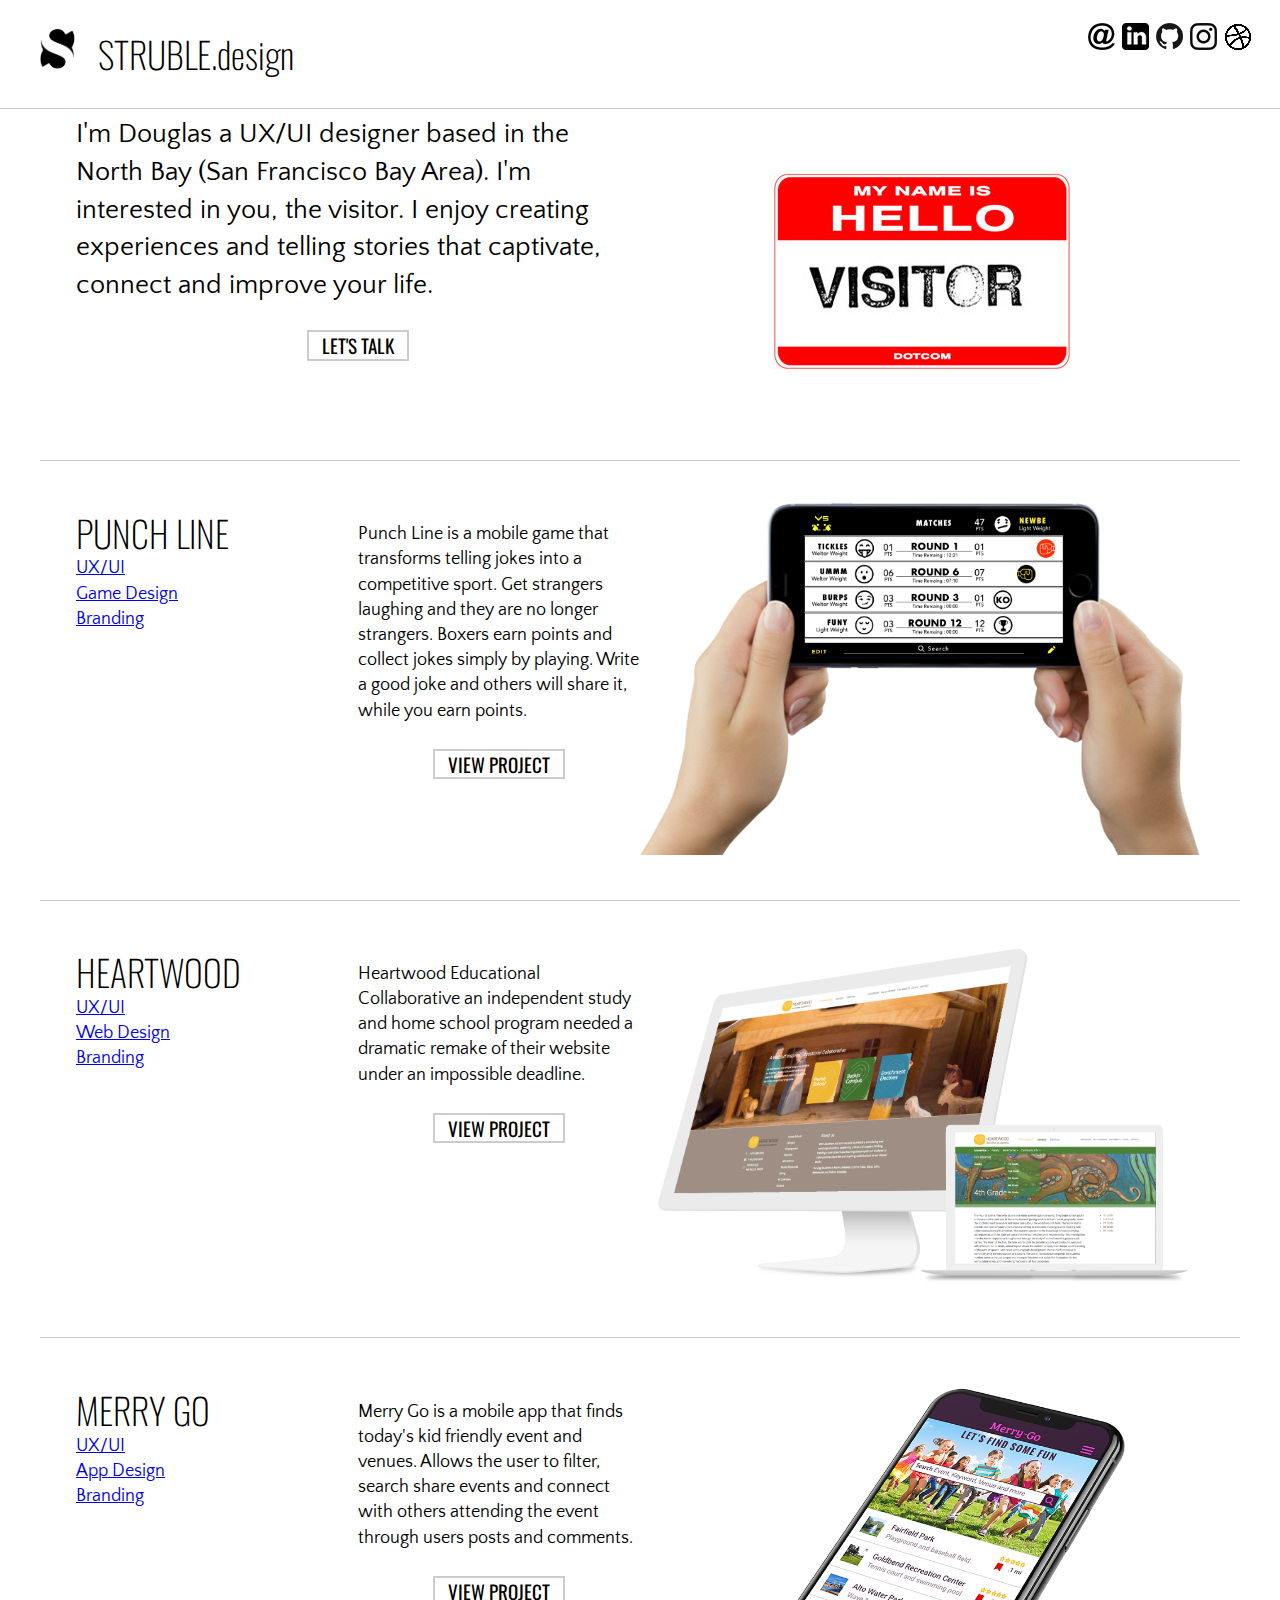
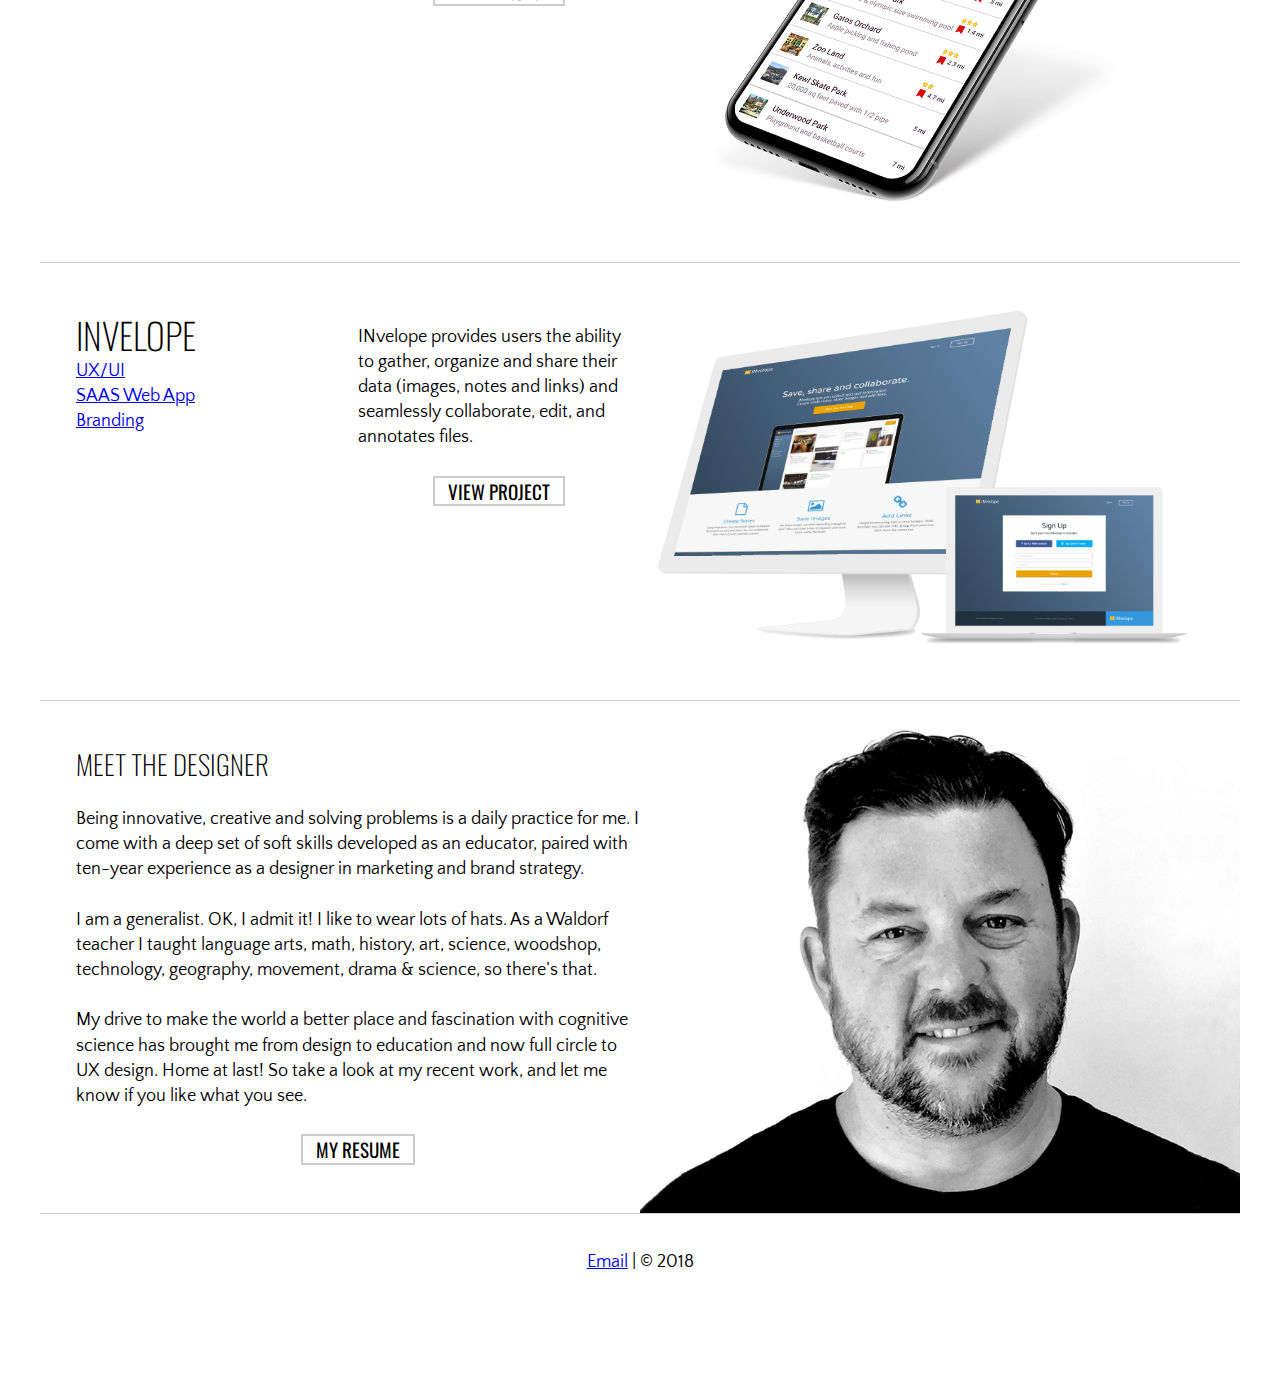
==== index.html @ e4282dfb "New Welcome" ====
<!DOCTYPE html>
<html lang="en-us">

<head>
    <meta http-equiv="X-UA-Compatible" content="IE=Edge">
    <meta name="viewport" content="width=device-width, initial-scale=1">
    <meta charset="UTF-8">
     <!-- OG Image -->
    <meta property="og:image" content="http://struble.design/images/OGhello.jpg"/>
    
    <title>D.Struble | UX Design</title>
    <!-- Google Fonts -->
    <link href="https://fonts.googleapis.com/css?family=Oswald|Quattrocento+Sans" rel="stylesheet">
    <!-- CSS -->
    <link rel="stylesheet" href="css/style.css">
    <script type="application/javascript" src="js/script.js"></script>

    <!-- Standard Favicon -->
  <link rel="icon" type="images/png" href="images/icon.png" />
    
</head>

<body>
    <div id="topbar">
        <div class="logo">
            <a href="http://struble.design/">
					<img src="images/Slogo.png">
					<h2>
						STRUBLE.<span class="lower">design</span>
					</h2>
				</a>
        </div>
        <div class="socialbar">
            <a href="mailto:struble.douglas@gmail.com" >
					<img src="images/Links/email30.png">
				</a>
            <a href="https://www.linkedin.com/in/douglasstruble" target="_blank">
					<img src="images/Links/linkedin-logo30.jpg">
				</a>
            <a href="https://github.com/douglasstruble"
               target="_blank">
					<img src="images/Links/github31.png">
				</a>
            <a href="https://www.instagram.com/dastruble/" target="_blank">
					<img src="images/Links/instagram-logo30.png">
				</a>
            <a href=" https://dribbble.com/douglasstruble">
					<img src="images/Links/dribbble30.jpg">
				</a>
        </div>
    </div>
    <div class="content">

        <!-- Visitor Welcome-->
        <section class="portfeaturebutton">
            <div class="image half">
                <img src="images/Uvisitor.jpg" class="spaced-out">
            </div>
            <div class="half">
                <p class="largetext">I'm Douglas a UX/UI designer based in the North Bay (San Francisco Bay Area). I'm interested in you, the visitor. I enjoy creating experiences and telling stories that captivate, connect and improve your life. </p>
                  <br>
                <div class="center">
                    <a href="mailto:struble.douglas@gmail.com" class="button">LET'S TALK</a>
                </div>
            </div>
        </section>




        <!-- punchline thumb-->
        <section class="portitem">
            <div class="image half">
                <img src="images/PunchLine/Hands.png">
               
            </div>
            <div class="half">
                <div class="half">
                    <h2>Punch line</h2>
                    <ul class="links">
                        <li>
                            <a href="#punchline-research" onclick="toggle_visibility('punchline-case-study');">UX/UI</a>
                        </li>
                        <a href="#punchline-discovery" onclick="toggle_visibility('punchline-case-study');">Game Design</a>
                        <li>
                            <a href="#punchline-brand" onclick="toggle_visibility('punchline-case-study');">Branding</a>
                        </li>
                    </ul>
                    
                </div>
                <div class="half">
                    <br>
                    <p>Punch Line is a mobile game that transforms telling jokes into a competitive sport. Get strangers laughing and they are no longer strangers. Boxers earn points and collect jokes simply by playing. Write a good joke and others will share it, while you earn points.</p>
                    <br>
                    <div class="center">
                        <a href="#punchline-case-study" class="button" onclick="toggle_visibility('punchline-case-study');">VIEW PROJECT</a>
                    </div>
                </div>
            </div>
        </section>
        <!-- punchline reveal-->
        <section id="punchline-case-study" class="project reveal" style="display:none;">
            <section>
                <h3 class="section-title">Case Study: PUNCH LINE</h3>
                <div class="image">
                    <img src="images/PunchLine/HERO-Hands.png">
                </div>
                <div class="largetext inset">
                    <div class="center">
                        <h3> Get strangers laughing and they are no longer strangers </h3>
                    </div>
                    <p>Punch Line is a mobile game that connects people with humor. Hear the laughter of a nearby stranger that you just threw a punch line at. Tell jokes at a party without taking the stage and have a collection of all the jokes you ever heard and never could remember.</p>
                </div>
                <div class="center">
                    <a href="https://invis.io/S7FZEKR45EK" target="_blank" class="button">SEE PROTOTYPE »</a>
                </div>
            </section>
            <section id="punchline-discovery">
                <h3>Discovery </h3>

                <div class="imagebanner ">
                    <div class="center">
                        <h4>Game Design</h4>
                        <img src="images/PunchLine/DISCOVER-commute.jpg">
                    </div>
                </div>
                <div class="quarter ">
                    <ul class="links">
                        <li>
                            <a href="https://drive.google.com/open?id=1s1v-gsDeFm_L15wRhGnX1MoAtDM9iH8v" target="_blank"> Game Guide »</a></li>
                    </ul>
                </div>
                <div class="three-quarters ">
                    <p>I was traveling on a train when another commuter suddenly bursts out laughing. Several people looked up with a grin at the laughing commuter and then went back to their screens. From my observation most commuters were using their smartphones doing one of three things: texting, gaming or reading/scrolling content. I wondered how a mobile chat game could connect all those commuters with laughter. </p>
                    <p>From this I derived a simple game of humor tag. A player sends a joke to a stranger or friend without the punch line. If the receiver wants to know the punch line they must send a joke back to reveal the complete joke. All jokes received would go into a player's database so that they could be retold again. Players can write jokes and share them. Users can set filters on the type of humor they want. This simple idea became the impulse for building Punch Line. </p>
                    <br>
                </div>
            </section>
            <section id="punchline-research">
                <h3>RESEARCH</h3>
                <div class="imagebanner ">
                    <div class="image half ">
                        <div class="center">
                            <h4>Bartle's Model with Personas</h4>
                        </div>
                        <a href="images/PunchLine/PunchLine Personas.jpg" target="_blank"><img src="images/PunchLine/RESEARCH-Bartle-Persona.jpg"></a>
                    </div>
                    <div class="image half ">
                        <div class="center">
                            <h4>Bartle's Model</h4>
                             </div>
                        <a href="https://en.wikipedia.org/wiki/Bartle_taxonomy_of_player_types" target="_blank"> 
							<img src="images/PunchLine/RESEARCH-Bartle.png" >
                            </a>
                </div>
                <div class="quarter ">
                    <ul class="links">
                        <li><a href="https://goo.gl/forms/062hngUesVSuRRin2" target="_blank">User Survey »</a></li>
                        <li><a href="https://drive.google.com/open?id=128FXRvjNSarWDWB8sveIks0my6dOA1eN" target="_blank">Data Summary »</a></li>
                        <li><a href="https://en.wikipedia.org/wiki/Bartle_taxonomy_of_player_types" target="_blank">Bartle Test »</a></li>
                        <li><a href="https://drive.google.com/open?id=1mw350zVfWb9TZWsgQ57s5gM3rb5a8rKt" target="_blank">User Persona »</a></li>
                    </ul>
                </div>
                <div class="three-quarters ">
                    <p>Who is a gamer? Why do we play mobile games? What games do we play? To answer these questions I created a survey and posted it on Reddit and interviewed five self identifying gamers. Here is what I learned:</p>
                    <p>MOTIVATIONS
                        <li> Users would often play games when they were waiting or alone.
                            <li> Using a chat feature was a common socialization tool of gamers during play.
                                <li>Social circle of friends would gather to play games.
                                    <li>Being known as a funny person was a social plus.
                                        <li> A majority of female gamers surveyed preferred enjoyed puzzle type games.</p>
                    <p>FRUSTRATIONS <br>
                        <li> Players being penalized for not responding immediately during play.
                            <li>Players had difficulty remembering good jokes.
                                <li>Players rarely shared jokes while texting.
                                    <li>Funny introverts had few opportunities to share their jokes
                                        <li>Being a gamer was often associated with socially awkward, introverted behavior.
                                            <li> Games needed to accommodate playing game in short spurts.</p>
                    <p>CONSIDERATIONS <br>
                        <li>Research data found in the User Persona's followed the Bartle's player categorization.
                            <li>There are currently no competitive joke telling mobile games.</p>
                </div>
            </section>
            <section id="punchline-analysis">
                <h3>ANALYSIS</h3>
                <div class="imagebanner ">
                    <div class="image half ">
                        <div class="center">
                            <h4>User Interface Map</h4>
                        </div>
                        <a href="images/PunchLine/ANALYSIS%20WB-UImap.png" target="_blank"><img src="images/PunchLine/ANALYSIS%20WB-UImap.png"></a>
                    </div>
                    <div class="image half ">
                        <div class="center">
                            <h4>On Boarding Flow</h4>
                        </div>
                        <a href="images/PunchLine/ANALYSIS%20WB-onboard.jpg" target="_blank"><img src="images/PunchLine/ANALYSIS%20WB-onboard.jpg"></a>
                    </div>
                </div>
                <div class="quarter ">
                    <ul class="links">
                        <li><a href=" https://drive.google.com/open?id=1dbqmirt3fX2eV1nSInx72DKBz4RiMhGe" target="_blank">User Objective »</a></li>
                        <li><a href="https://drive.google.com/open?id=1n6N8zb307gAZ6Z9sLDUGBmW2kqR60_wB" target="_blank">User Story »</a></li>
                    </ul>
                </div>
                <div class="three-quarters ">
                    <p>With my research outlining the user objectives, I compiled a giant list of user tasks (user story) and chunked the tasks into screen inventory to form a fundamental user flow. Starting with a sketch of the onboarding flow. </p>
                    <p>SCREEN INVENTORY <br> 1. Onboarding -> 2. Inbox/Home -> 3. Joke Database -> 4. Joke Writing -> 5. User Settings -> 6. User Match -> 7. Joke Market</p>
                    <p>Then, I returned to the user story and ranked the tasks into "must haves" and identified five foundational <a href="https://drive.google.com/open?id=1n6N8zb307gAZ6Z9sLDUGBmW2kqR60_wB" target="_blank"><mark>functions</mark> </a> needed on each screen. This feature prioritization became the user interface map for the app.</p>
                    <p>FEATURE PRIORITIZATION<br>1. Search | 2. Edit Screen | 3. Setting | 4. Find Player | 5. Joke Writing</p>
                </div>
            </section>
            <section id="punchline-design">
                <h3>Design</h3>

                <div class="imagebanner ">
                    <div class="image half ">
                        <div class="center">
                            <h4>Site map</h4>
                        </div>
                        <a href="https://drive.google.com/open?id=1D79alFeu1SfEynClELaBIZJnEj23gZjh" target="_blank">
							<img src="images/PunchLine/DESIGN-Sitemap.png">
                            </a>
                    </div>
                    <div class="image half ">
                        <div class="center">
                            <h4>Onboarding Flowchart</h4>
                        </div>
                        <a href="https://drive.google.com/open?id=1T_RXHPCz70OUuUtFb7eevE22A9IAjWIs" target="_blank">   
							<img src="images/PunchLine/DESIGN-onflow.png">
                            </a>
                    </div>
                </div>
                <div class="quarter ">
                    <ul class="links">
                        <li><a href="https://drive.google.com/open?id=1T_RXHPCz70OUuUtFb7eevE22A9IAjWIs" target="_blank"> Onboarding Flow »</a></li>
                        <li><a href="https://drive.google.com/open?id=1D79alFeu1SfEynClELaBIZJnEj23gZjh" target="_blank">Site Map Story »</a></li>
                    </ul>
                </div>
                <div class="three-quarters ">
                    <p>With a clear picture of the project's information architecture. I created a sitemap and flowchart from my notes and drawings to crystalize my findings. </p>
                </div>
            </section>
            <section id="punchline-brand">
                <h3>Brand</h3>
                <div class="imagebanner ">
                    <div class="center">
                        <h4>Color &amp; Typography</h4>
                        <img src="images/PunchLine/BRAND%20AliFrazier.jpg">
                    </div>
                </div>
                <div class="quarter ">
                    <ul class="links">
                        <li>
                            <a href="https://drive.google.com/open?id=1hDlmdqhG_01JYQ6UkLDxejGQAH5Ik2OU" target="_blank"> Style Guide »</a></li>
                    </ul>
                </div>
                <div class="three-quarters ">
                    <p>The language of comedy has a violent vocabulary. You throw punch lines; you kill the audience, you bombed, slap stick, etc. The simple act of telling jokes is both exhilarating and brutal if met with dramatic silence. For these reasons, the game’s look and feel is based on the display iconography of boxing posters linking laughter with the excitement of the big fight.</p>
                    <p> The basic color scheme of black red and yellow blatantly mimics the easily recognizable propaganda style found in the boxing posters. The logo font of Fjalla with its lean and mean stature and tall and sharp san serif corners says authority. While the solid and strong Future Condensed font states it purpose clearly in headings. Last by not least Avenir easy and crisply communicates any text content. </p>
                    <br>
                </div>
                <div class="imagebanner ">
                  
                    
                         <div class="imagebanner">
                    <div class="image half ">
                        <div class="center">
                   <h4>Logo on Black</h4>
                       <img src="images/PunchLine/BRANDlogoB.png">
                        </div>
                    </div>
                                  <div class="imagebanner">
                    <div class="image half ">
                        <div class="center">
                   <h4>Logo on White</h4>
                       <img src="images/PunchLine/BRANDlogoW.png">
                        </div>
                    </div>    
                    
                </div>
                <div class="quarter ">
                    <ul class="links">
                        <li><a href="images/PunchLine/Logo-sketch.png" target="_blank" target="_blank">Logo Sketches »</a></li>
                    </ul>
                </div>
                <div class="three-quarters ">
                    <p>The logo was discovered when searching for icons while building an early prototype. I noticed how the each boxing glove icon contained a whimsical smile all I had to do was give that smile two black eyes. </p>
                </div>
            </section>
            <section id="punchline-prototype">
                <h3>PROTOTYPE</h3>
                <div class="imagebanner ">
                    <div class="center">
                        <h4>ON Board Flow</h4>
                        <a href="images/PunchLine/PROTO-1.png" target="_blank"><img src="images/PunchLine/PROTO-1.png"></a>
                    </div>
                    <br>
                </div>
                <div class="quarter ">
                    <ul class="links">
                        <li> <a href="images/PunchLine/WIREFRAME-SignUp.jpeg" target="_blank"> Wire Frame »</a></li>
                    </ul>
                </div>
                <div class="three-quarters ">
                    <p>I was anxious to translate my notes and research into a working prototype so I could begin testing and refining the app. I built and tested numerous Sketch prototypes using INvision. I transformed barebones sketches into a clickable prototype through rounds of exploring visual design, conducting usability testing, and iterating on user feedback. I also developed an on boarding tutorial that outlined a 3 step process to easy game play.</p>
                </div>
            </section>
        <section id="punchline-usertesting">
                <h3>USER TESTING</h3>
                <div class="imagebanner ">
                    <div class="image half ">
                        <div class="center">
                            <h4>Swipe Left</h4>
                        </div>
                        <a href="images/PunchLine/PROTO-2B.png" target="_blank"><img src="images/PunchLine/PROTO-2B.png"></a>
                    </div>
                    <div class="image half ">
                        <div class="center">
                            <h4>SWipe Right </h4>
                        </div>
                        <a href="images/PunchLine/PROTO-2A.png" target="_blank"><img src="images/PunchLine/PROTO-2A.png"></a>
                    </div>
                </div>
                <div class="quarter ">
                    <ul class="links">
                        <li><a href="https://drive.google.com/open?id=1_cS89VQctN53m_v-XNX8aoQh62ZVt3yv" target="_blank"> User Testing - Round 1 »</a></li>
                    </ul>
                </div>
                <div class="three-quarters ">
                    <p>My first low fidelity prototype focused primarily on the mechanics of game play. I tried a swiping gesture which mimicked throwing a punch and content drawers because they worked well to accommodated small screens. </p>
                    <p>READY - INBOX<br> Inbox of new jokes (in red) are chosen to respond or block. </p>
                    <p>AIM - SEARCH/SORT<br> The user swipes left to reveal their joke database to choose a joke. Swiping left again reveals the database filter. </p>
                    <p>FIRE - SEND<br> The user chooses a joke and taps it to send the joke.</p>
                    <p>I built an initial prototype and conducted three user tests that were done over the phone and using live share with Invision. From my testing I learned that UI patterns using swiping gesture and drawers were associated with browsing content. User wanted a simple large button to send jokes not a gesture and were overwhelmed with an inbox of jokes. Most users wanted a one on one chat like boxing match. The most valued functions were searching and writing jokes and finding opponents.</p>
                    <br>
                </div>
                <div class="imagebanner ">
                    <div class="image half ">
                        <div class="center">
                            <h4>Boxing Match</h4>
                        </div>
                        <a href="images/PunchLine/PROTO-3A.png" target="_blank"><img src="images/PunchLine/PROTO-3A.png"></a>
                    </div>
                    <div class="image half ">
                        <div class="center">
                            <h4>Find Opponent </h4>
                        </div>
                        <a href="images/PunchLine/PROTO-3B.png" target="_blank"><img src="images/PunchLine/PROTO-3B.png"></a>
                    </div>
                </div>
                <div class="quarter ">
                    <ul class="links">
                        <li><a href="https://drive.google.com/open?id=1MxVDZhKSVY3BL5J_cq3TwmIqV6n1o6Io" target="_blank">User Testing - Round 2 »</a></li>
                    </ul>
                </div>
                <div class="three-quarters ">
                    <p>Next, I tested a new prototype with three new users and the first three users. In this prototype, I fundamentally changed the UI by dividing the screen into two parts where each boxer takes a corner. The player avatar in the upper right corner and the opponent in the lower left. The top screen displayed the joke database with search/sort and writing (+) functions. The bottom screen the list of matches (inbox) and boxing ring (chat arena) with a large VS. button for starting a new fights. From my second round of testing I learned that new players wanted to quickly begin playing and so I included two complimentary jokes to facilitate engagement and introduce users to how the game is scored.
                    </p>
                    <br>
                </div>
            </section>
            <section id="punchline-hifiprototype">
                <h3>High Fidelity Prototype</h3>

                <div class="imagebanner ">
                    <div class="image half ">
                        <div class="center">
                            <h4>Game Screens</h4>
                        </div>
                        <a href="images/PunchLine/PROTO-4A.png" target="_blank">
							<img src="images/PunchLine/PROTO-4A.png">
                            </a>
                    </div>
                    <div class="image half ">
                        <div class="center">
                            <h4>Onboarding Screens</h4>
                        </div>
                        <a href="images/PunchLine/PROTO-4B.png" target="_blank">   
							<img src="images/PunchLine/PROTO-4B.png">
                            </a>
                    </div>
                </div>
                <div class="quarter ">
                    <ul class="links">
                        <li><a href="https://invis.io/S7FZEKR45EK" target="_blank"> Clickable Prototype  »</a></li>
                    </ul>
                </div>
                <div class="three-quarters ">
                    <p>
                        From my user testing, I learned that thumbs are the masters of the game universe. So I accommodated those thumb wars and turned the screen horizontal. I also learned swiping is associated with browsing so in this version the user sorts and searches jokes by swiping. </p>
                    <p>The duality of the split screen was way to confusing of users. So instead of reinventing the wheel, I adopted the standard UI patterns for chat apps and how users send a gifs or emoji. </p>
                    <p>My study of gamification techniques greatly influenced this prototype. A more prominent score, leaderboards, 12 round matches and time limits that influence scoring. Incentivizing starting fight by giving a point advantage. Overall, I focused on making the game fun and competitive without to many rules.</p>
                </div>
            </section>
            <section id="punchline-keylearning">
                <h3>Key Learnings</h3>

                <div class="imagebanner ">
                    <div class="center">
                        <h4>Thumbs Rule</h4>
                        <img src="images/PunchLine/FIND-thumb-war.jpg">
                    </div>
                </div>
                <div class="quarter ">
                    <ul class="links">
                        <li>
                            <a href="#punchline-discovery">DISCOVERY</a>
                        </li>
                        <li>
                            <a href="#punchline-research">RESEARCH</a>
                        </li>
                        <li>
                            <a href="#punchline-analysis">ANALYSIS</a>
                        </li>
                        <li>
                            <a href="#punchline-design">DESIGN</a>
                        </li>
                        <li>
                            <a href="#punchline-brand">BRAND</a>
                        </li>
                        <li>
                            <a href="#punchline-prototype">LOW FI PROTOTYPE</a>
                        </li>
                        <li>
                            <a href="#punchline-usertesting">USER TESTING</a>
                        </li>
                        <li>
                            <a href="#punchline-hifiprototype">HI FI PROTOTYPE</a>
                        </li>
                    </ul>
                </div>
                <div class="three-quarters ">
                    <p>Punch Line is a humorous thumb war. Turning the screen to accommodate the users thumbs made all the difference in creating a intuitive and fun gaming experience. Learning about gamification and the gamer psychology was fascinating. I also really enjoyed the passion of the "gamers" I interviewed and who tested my prototype. </p>
                    <p>Translating the idea of the game into a clear user interface was challenging. Done in solitude it felt like untangling a web. But with patience and applying the design thinking process (Empathize – Define – Ideate – Prototype - Test – Implement) I soon got a clear picture of the UI, and once I could see it, I could make it. Because my first profession was graphic design, my largest lesson was staying low fidelity for as long as possible. Design is a waste of time at the wire frame and lo fidelity level. Now I know!</p>
                    <p>User testing involves one of my favorite things, asking questions. And the insights from user testing were no less than revolutionary in clarifying user patterns and orienting the game. Throughout this project, I have been amazed at the amount of enthusiasm Punch Line has inspired in others. After posting this project on Slack, I received lots of positive feedback and recently have been working with developers on building a working actionable game! I am very excited and look forward to sharing this once it is finished.</p>
                    <br>
                </div>
            </section>
        </section>
        <!-- /#punchline-reveal -->
        <!-- HEARTWOOD Thumb-->
        <section class="portitem">
            <div class="image half">
                <img src="images/Heartwood/HERO-Heartwood.jpg">
            </div>
            <div class="half">
                <div class="half">
                    <h2>Heartwood</h2>
                    <ul class="links">
                        <li>
                            <a href="#heartwood-research" onclick="toggle_visibility('heartwood-case-study');">UX/UI</a>
                        </li>
                        <li>
                            <a href="#heartwood-design" onclick="toggle_visibility('heartwood-case-study');">Web Design</a>
                        </li>
                        <li>
                            <a href="#heartwood-brand" onclick="toggle_visibility('heartwood-case-study');">Branding</a>
                        </li>
                    </ul>
                </div>
                <div class="half">
                    <br>
                    <p>Heartwood Educational Collaborative an independent study and home school program needed a dramatic remake of their website under an impossible deadline.</p>
                      <br>
                    <div class="center">
                        <a href="#heartwood-case-study" class="button" onclick="toggle_visibility('heartwood-case-study');">VIEW PROJECT</a>
                    </div>
                </div>
            </div>
        </section>
        <!-- heatwood reveal-->
        <section id="heartwood-case-study" class="project reveal" style="display:none;">
            <section>
                <h3 class="section-title">Case Study: HEARTWOOD</h3>
                <div class="image">
                    <img src="images/Heartwood/HERO-Heartwood.jpg">
                </div>
                <div class="largetext inset">
                    <div class="center">
                        <h3>A Waldorf Inspired Educational Collaborative</h3>
                    </div>
                    <p>Heartwood Educational Collaborative is an independent study and homeschool program guided by Waldorf teaching methods, situated in a natural environment where a robust nature enriched curriculum helps students find their own learning rhythm. </p>
                </div>
                <div class="center">
                    <a href="https://heartwoodcollaborative.org/" target="_blank" class="button">SEE WEBSITE »</a>
                </div>
            </section>
            <section id="heartwood-discovery">
                <h3>Discovery </h3>

                <div class="imagebanner ">
                    <div class="center">
                        <h4>Yurt Classroom</h4>
                        <img src="images/Heartwood/HERO-classroom.jpg">
                    </div>
                </div>
                <div class="quarter ">
                    <ul class="links">
                        <li>
                            <a href="https://drive.google.com/open?id=1ihSHfcagH9sgfZ9lLP8S6-ZPwEUnNj_S" target="_blank"> Original Site Map »</a></li>
                        <li>
                            <a href="http://www.gomoodboard.com/boards/H8F4BGQl" target="_blank"> Mood Board »</a></li>
                    </ul>
                </div>
                <div class="three-quarters ">
                    <p>Heartwood Educational Collaborative provides several inspired, Waldorf Education tailored programs and resources to meet the developmental needs of students who are homeschooled or campus attendees. Under new leadership the school needed a remake of their website within a month. The majority of the research was captured over two meeting with the stakeholders and summarized in a project brief. Though this was not optimal for collecting a broad picture of the school’s clients it quickly became apparent that the highly specialized niche that Waldorf home schools occupy in the San Francisco Bay Area bought a ready audience and simplified the goals of the site. The client provided a mood board, a sitemap and a Dropbox full of images.</p>
                    <br>
                </div>
            </section>
            <section id="heartwood-research">

                <h3>RESEARCH</h3>

                <div class="imagebanner ">
                    <div class="image half ">
                        <div class="center">
                            <h4>Site FUNCTIONALITY</h4>
                            <a href="images/Heartwood/RESEARCH-WBredesign.jpg" target="_blank"><img src="images/Heartwood/RESEARCH-WBredesign.jpg"></a>
                        </div>
                    </div>
                    <div class="image half ">
                        <div class="center">
                            <h4>Persona Drivers</h4>
                            <a href="images/Heartwood/RESEARCH-WBpersona.jpg" target="_blank"> 
							<img src="images/Heartwood/RESEARCH-WBpersona.jpg" >
                            </a>
                        </div>
                    </div>
                </div>

                <div class="quarter ">
                    <ul class="links">
                        <li><a href="https://drive.google.com/open?id=1uVF7DTsKy6Gn0D5j-opYQ8mGNNJHzPhX" target="_blank">Project Specs »</a></li>
                    </ul>
                </div>
                <br>
                <br>
                <br>
                <div class="three-quarters ">
                    <p> From an impromptu questionnaire of current school parents and analyzing the reoccurring circumstances of those families revealed four major drivers for enrollment.</p>
                    <p>USER MOTIVATIONS
                        <li>Location
                            <li>Financial
                                <li>Wait Listed
                                    <li>Community</p>
                    <p> Review of the websites tasks with Google analytics and feedback from the office staff about callers who had visited the website showed the importance of free quality resource and blog articles driving conversion. It also revealed that the current admission process was not clear. Further discussion about the mission and history of the school assisted the rebranding of the school and revealed a competitive advantage created by impacted enrollment at other local charter schools.</p>
                    <p>SITE TASKS
                        <li> Content -> Conversion
                            <li>Calendar
                                <li>Donation </p>
                    <p>PROBLEM
                        <br> It became obvious after out initial meeting that the client’s vision of the project scope was too large for the current deadline and budget.</p>
                    <p>SOLUTION <br> Using the data from the project brief we narrowed the functionality of the website into a list of “must haves” and aligned current functionality into a minimum viable product. The new project scope incorporated consolidating the calendar, linking to existing online donation methods and simplifying the online application form.</p>
                </div>
            </section>
            <section id="heartwood-design">
                <h3>design</h3>
                <div class="imagebanner ">
                    <div class="center">
                        <h4>Site Map</h4>
                        <img src="images/Heartwood/DESIGN-Sitemap.png">
                    </div>
                </div>
                <div class="quarter ">
                    <ul class="links">
                        <li>
                            <a href="https://drive.google.com/open?id=13Qmc5fL6R4OJtMik0duDE1J0gl_cWZsh" target="_blank">New Site Map »</a></li>
                        <li>
                            <a href="https://drive.google.com/open?id=1ihSHfcagH9sgfZ9lLP8S6-ZPwEUnNj_S" target="_blank"> Original Site Map »</a></li>
                    </ul>
                </div>
                <div class="three-quarters ">
                    <p>PROBLEM
                        <br> The current site map did not provide consistent site hierarchy as characterized by the goals outlined in the project brief. In addition, the site page outline had vital information buried, and a lack of clear information architecture.</p>
                    <p>SOLUTION <br> Working with the school administrator, we edited the site map and consolidated content to meet the end goals of different users. By identifying the end goals of the users, a vital missing part of the initial persona sketches, the content structure and site navigation changed entirely. The site was divided up into three distinct content driven sections.</p>
                    <br>
                </div>
            </section>
            <section id="heartwood-brand">
                <h3>Brand</h3>
                <div class="imagebanner ">
                    <div class="center">
                        <h4>Style Tile</h4>
                        <img src="images/Heartwood/BRAND-StyleTile.png">
                    </div>
                </div>
                <div class="quarter ">
                    <ul class="links">
                        <li>
                            <a href="https://drive.google.com/open?id=1mUSS0hrAsrVdFIEX3z1FaFnGMfSOt127" target="_blank"> Logo Work »</a>
                        </li>
                        <li>
                            <a href="http://www.gomoodboard.com/boards/OoQbkeR8/" target="_blank"> Color Moodboard »</a>
                        </li>
                    </ul>
                </div>
                <div class="three-quarters ">
                    <p>From the onset of this project the stakeholders had a clear vision of their brand story and mission. "Nature based" and "Waldorf" were clear describers in almost every conversation I had with them. They were so invested in their vision of the school that they insisted on designing the logo and renaming the school. Because the color scheme and font was foundational to the website navigation system, I was tasked in creating a color palettes and font usage that reflected the schools brand. The challenge was doing this before the logo or name of the school was established.</p>
                    <p>TYPOGRAPHY<br> From my conversations with the new administrator, I knew that the Germanic, wood block type fonts used in many “Waldorf” schools was something to avoid. The intention was to bring something natural, modern and open to the homeschooling movement. I immediately began looking to san serif fonts to reflect this modern educational ethos. Early in my research the Open Sans font became the obvious choice for the school. It was open and easy to read font that seemed to reflect the lyrical praise every stakeholder had for the school.</p>
                    <p>COLOR PALETTE<br> I began with a mood board to compile the examples and key word images that had been discussed by the client. Ultimately, I came up with three-color palates examples that had the proper contrast and readability for the navigation and met with the client’s approval. .
                    </p>
                    <br>
                </div>
            </section>
            <section id="heartwood-wireframe">
                <h3>wireframe</h3>

                <div class="imagebanner ">
                    <div class="image half ">
                        <div class="center">
                            <h4>Campus Pages</h4>
                            <a href="images/Heartwood/WIREFRAME-Campus.jpg" target="_blank"><img src="images/Heartwood/WIREFRAME-Campus.jpg"></a>
                        </div>
                    </div>
                    <div class="image half ">
                        <div class="center">
                            <h4>Persona Drivers</h4>
                            <a href="images/Heartwood/WIREFRAME-Home.jpg" target="_blank"> 
							<img src="images/Heartwood/WIREFRAME-Home.jpg">
                            </a>
                        </div>
                    </div>
                </div>
                <div class="quarter ">
                    <ul class="links">
                        <li> <a href="https://drive.google.com/open?id=15MwS-OGmFosr_s5BEEBpK-7Zy4BH7fqJ" target="_blank"> UI Pattern Notes  »</a></li>
                    </ul>
                </div>
                <div class="three-quarters ">
                    <p>With a concise site map, I went to work on building three low-fi wireframes. Before diving in, I researched common UI pattern and noted the nomenclature and navigation hierarchy on private school websites. I noted the kind and relative priorities of the information and functionality displayed. I also compiled a list of rules for displaying this information and the effect of different scenarios on this display.</p>
                </div>
            </section>
            <section id="heartwood-prototype">
                <h3>Prototype</h3>
                <div class="imagebanner ">
                    <div class="image half ">
                        <div class="center">
                            <h4>Design Exploration B</h4>
                            <a href="images/Heartwood/PROTOTYPE-B.png" target="_blank"><img src="images/Heartwood/PROTOTYPE-A.png"></a>
                        </div>
                    </div>
                    <div class="image half ">
                        <div class="center">
                            <h4>Design Exploration A</h4>
                            <a href="images/Heartwood/PROTOTYPE-B.png" target="_blank"> 
							<img src="images/Heartwood/PROTOTYPE-B.png">
                            </a>
                        </div>
                    </div>
                </div>
                <div class="quarter ">
                    <ul class="links">
                        <li> <a href="https://drive.google.com/open?id=15MwS-OGmFosr_s5BEEBpK-7Zy4BH7fqJ" target="_blank"> UI Pattern Notes  »</a></li>
                    </ul>
                </div>
                <div class="three-quarters ">
                    <p>The wire frames were present to the client and the site navigation was established. With this information in hand I created a high fidelity wireframe sample to clarify some of the visual hierarchies and content placement discuss in our meeting.</p>
                </div>
            </section>
            <section id="heartwood-keylearning">
                <h3>Key Learnings</h3>
                <div class="imagebanner ">
                    <div class="center">
                        <h4>Heartwood Campus</h4>
                        <img src="images/Heartwood/HERO-campus.jpg">
                    </div>
                </div>
                <div class="quarter ">
                    <ul class="links">
                        <li>
                            <a href="#heartwood-discovery">DISCOVERY</a>
                        </li>
                        <li>
                            <a href="#heartwood-research">RESEARCH</a>
                        </li>
                        <li>
                            <a href="#heartwood-design">DESIGN</a>
                        </li>
                        <li>
                            <a href="#heartwood-brand">BRAND</a>
                        </li>
                        <li>
                            <a href="#heartwood-wireframe">WIRE FRAME</a>
                        </li>
                        <li>
                            <a href="#heartwood-prototype">PROTOTYPE</a>
                        </li>
                    </ul>
                </div>
                <div class="three-quarters ">
                    <p>When things are under a tight deadline so often the research phase of a project is often where clients will push to cut corners. I believe this tendency is born out of a client’s laser like focus on brand story and content, which eclipses the marketing and user experience context of their product. This project bears testament to this tendency and is reflected in the challenges of defining project scope and a clear site map. It is precisely this translation of idea into outline that a UX designer is hired. </p>
                    <br>
                </div>
            </section>
        </section>
        <!-- .#heartwood-reveal -->
        <!-- merrygo Thumb-->
        <section class="portitem">
            <div class="image half">
                <img src="images/MerryGo/HERO-MerrygoX.png">
            </div>
            <div class="half">
                <div class="half">
                    <h2>MERRY GO</h2>
                    <ul class="links">
                        <li>
                               <a href="#merrygo-research" onclick="toggle_visibility('merrygo-case-study');">UX/UI</a>
                        </li>
                        <li>
                              <a href="#merrygo-design" onclick="toggle_visibility('merrygo-case-study');">App Design</a>
                        </li>
                        <li>
                           <a href="#merrygo-brand" onclick="toggle_visibility('merrygo-case-study');">Branding</a>
                        </li>
                    </ul>
                </div>
                <div class="half">
                    <br>
                    <p>Merry Go is a mobile app that finds today's kid friendly event and venues. Allows the user to filter, search share events and connect with others attending the event through users posts and comments.</p>
                    <div class="center">
                          <br>
                        <a href="#merrygo-case-study" class="button" onclick="toggle_visibility('merrygo-case-study');">VIEW PROJECT</a>
                    </div>
                </div>
            </div>
        </section>
        <!-- merrygo reveal-->
        <section id="merrygo-case-study" class="project reveal" style="display:none;">
            <section>
                <h3 class="section-title">Case Study: Merry Go </h3>
                <div class="image">
                    <img src="images/MerryGo/HERO-MerrygoX.png">
                </div>
                <div class="largetext inset">

                    <div class="center">
                        <h3> Overtired and isolated parents need to find a recommended kid friendly event. TODAY!</h3>
                    </div>
                    <p>Merry Go is a mobile app that connect parents in their search for today's kid friendly event and venues. It allows users to filter, search, and share events while participating in a live forum about the event.</p>
                </div>
                <div class="center">
                    <a href="https://invis.io/KCB1EZFJG" target="_blank" class="button">SEE PROTOTYPE »</a>
                </div>
            </section>
            <section id="merrygo-discovery">
                <h3>Discovery </h3>
                <div class="imagebanner ">
                    <div class="center">
                        <h4>answers found here</h4>
                        <img src="images/MerryGo/DISCOVERY-Momtired.jpg">
                    </div>
                </div>
                <div class="quarter ">
                    <ul class="links">
                        <li>
                            <a href=" https://drive.google.com/open?id=1Df4HnraOP5Mqjd5909A5qQmnJJSuJMF4" target="_blank">Resource List »</a></li>
                    </ul>
                </div>
                <div class="three-quarters ">
                    <p>Being a parent to young children is an exhausting and isolating endeavor. Finding a fun child focused activity is only a web search away. But how do you find recommended local kid friendly event and venues? The challenge is more than finding a destination it’s about answering parenting questions;</p>
                    <ul>
                        <li> Do they have changing tables? </li>
                        <li> Is the performance during nap-time?</li>
                        <li>Can I use my stroller?</li>
                        <li>Is there shade? </li>
                        <li>Is there healthy food and drinks available?</li>
                    </ul>
                    The best resources for answering these questions is the collective intelligence of parents in the same situation. An easy to use mobile app is needed that connects parents in their search for today's kid friendly event and venues.
                    <br>
                </div>
            </section>
            <section id="merrygo-research">

                <h3>RESEARCH</h3>

                <div class="imagebanner ">
                    <div class="image half ">
                        <div class="center">
                            <h4>Persona</h4>
                            <a href="images/MerryGo/MerryGo-personas.png" target="_blank"><img src="images/MerryGo/RESEARCH-persona.jpg"></a>
                        </div>
                    </div>
                    <div class="image half ">
                        <div class="center">
                            <h4>Survey</h4>
                            <a href="images/MerryGo/RESEARCH-survey.jpg" target="_blank"> 
							<img src="images/MerryGo/RESEARCH-survey.jpg" >
                            </a>
                        </div>
                    </div>
                </div>
                <div class="quarter ">
                    <ul class="links">
                        <li><a href="https://drive.google.com/open?id=1k1DFiLBnOyWPSoJe0A4ZWRV6-zRF-d5DNG5HyTJbjkA" target="_blank">User Survey »</a></li>
                        <li><a href="images/MerryGo/MerryGo-personas.png" target="_blank"> Personas »</a></li>
                    </ul>
                </div>
                <br>
                <br>
                <br>
                <div class="three-quarters ">
                    <p> SURVEY<br> I created a survey asking caregivers about the methods and resources they use to find local kid friendly events. I posted a link to the survey on a mother club online discussion forum and received 19 respondents. I also interviewed five survey respondents to clarify their answers and outlined their pain points when looking for kid friendly events.</p>
                    <p>PERSONA<br> I conducted five impromptu interviews of caregivers at two local park playgrounds. I asked them about what resources they used to find local kid friendly events. I was shocked to discover that these caregivers relied on the bulletin board at a nearby cafés and the fellow playground caregivers for finding recommended local events. In addition, I also closely reviewed the survey respondent data, followed the Southern Marin Mothers list serve for a week and generally explored online parenting blogs. From this research, I created four user personas.</p>
                </div>
            </section>
            <section id="merrygo-analysis">
                <h3>ANALYSIS </h3>
                <div class="imagebanner ">
                    <div class="center">
                        <h4>look here</h4>
                        <img src="images/MerryGo/ANALYSIS-Bulletin.png">
                    </div>
                </div>
                <div class="quarter ">
                    <ul class="links">
                        <li>
                            <a href="https://drive.google.com/open?id=1KY1cEs1XepnsFeNd1JEAH7heneoT6qoF" target="_blank">SWOT Analysis»</a></li>
                        <li>
                            <a href=" https://drive.google.com/open?id=1Df4HnraOP5Mqjd5909A5qQmnJJSuJMF4" target="_blank">Resource List »</a></li>
                    </ul>
                </div>
                <div class="three-quarters ">
                    <p>COMPETITIVE ANALYSIS<br> The resources available for finding kid friendly event and activities are vast. From my survey data, interviews with parents and resource landscape examination, I created a basic SWOT analysis. My take away from my research was that people want context and personal connections from their content, especially recommendations and real-time feedback. </p>
                </div>
            </section>
            <section id="merrygo-design">

                <h3>DESIGN</h3>

                <div class="imagebanner ">
                    <div class="image half ">
                        <div class="center">
                            <h4>Search Flow</h4>
                            <a href="images/MerryGo/MerryGo-searchflow.png" target="_blank"><img src="images/MerryGo/DESIGN-searchFlow.jpg"></a>
                        </div>
                    </div>
                    <div class="image half ">
                        <div class="center">
                            <h4>Site Map</h4>
                            <a href="images/MerryGo/MerryGo-%20Sitemap.jpg" target="_blank"> 
							<img src="images/MerryGo/DESIGN-Sitemap.png" >
                            </a>
                        </div>
                    </div>
                </div>
                <div class="quarter ">
                    <ul class="links">
                        <li>
                            <a href="https://drive.google.com/open?id=1jkigvxKM6L3r0Ah9Ob8uhm-tqkjgxbGh" target="_blank">User Story»</a></li>
                        <li><a href="images/MerryGo/MerryGo-%20Sitemap.jpg" target="_blank"> Site Map »</a></li>
                        <li><a href="https://drive.google.com/open?id=1lhWkPTrXl7YRSAhbIsaJ1q5jDe0Xnn5z" target="_blank">Search Flow »</a></li>
                        <li><a href="https://drive.google.com/open?id=0B6YKt6M3ANIxZFpTLU1uNWJnV3M" target="_blank">Sign Up Flow »</a></li>
                    </ul>
                </div>
                <br>
                <br>
                <br>
                <div class="three-quarters ">
                    <p> Next, I compiled a user story and prioritized the essential functionality for a minimum viable product. It was during this process that I made a fatal flaw and overlooked my user research. The social interactions like sharing, linking, posting & comments were precisely the functions most wanted by most users. This fact would be revealed during user testing. </p>
                    <p>To design the dashboard, I did some UI pattern research and mapped out the sign-up and search flows using my user story as a guide. Then, I built the site map to help clarify the navigation structure and content hierarchy.</p>
                </div>
            </section>

            <section id="merrygo-brand">
                <h3>Brand </h3>

                <div class="imagebanner ">
                    <div class="center">
                        <h4>Style Guide</h4>
                        <img src="images/MerryGo/MerryGO_Style_Guide.png">
                    </div>
                </div>
                <div class="quarter ">
                    <ul class="links">
                        <li><a href="images/MerryGo/MerryGO_Style_Guide.png" target="_blank"> Style Tile »</a></li>
                    </ul>
                </div>
                <div class="three-quarters ">
                    <p>LOGO<br> First I made a list of words that described the app and then circled the top three. They were kids, fun, and movement. Then I searched for imagery around places where kids activities typically happen like playgrounds, circus tents, etc. This was good start but when creating a brand I often work a Socratic method to clarify the foundational elements behind the brand story. </p>
                    <p>Here is what a working Q and A looked like: </p>
                    <p>Q: What is this apps primary function? <br> A: Discovery of new, entertaining events to take my children too. From this answer I derived the tagline: “Let’s find some fun!” </p>
                    <p>Q: What is fun for both kids and parents? <br> A: Play</p>
                    <p>Q: Where do most children find play?<br> A: At a playground.</p>
                    <p>
                        Q: What is foundational for discovering new places?<br> A: Movement </p>
                    <p>Q: What playground activity is iconic for movement? <br> A:The Merry- Go - Round and Swings </p>
                    <p>
                        So the Merry–Go–Round became the name and brand icon because it signified both movement and play. Then, I shorted name to Merry-Go to further emphasize fun and movement.</p>
                    <p>COLORS<br> Searching key color indicators like fun, kids, vibrant, and feminine I found mostly cliché pinks, baby blues and lemon yellows that were either too pastel or over the top neon. I was looking for a more nuanced storyline for the Merry- Go color palate. Then I found these retro circus colors that contained the energetic fire engine reds that said “this is fun” to both adult and child.</p>
                    <p>TYPOGRAPHY<br> Appealing or a modern female demographic, I looked for a energetic and charming font that said fun. I found these qualities in the font Bree Serif for the logo. For heading and the body copy I looked for something open, easily readable and san serif. I arrived at the tall and thin Poppins Light for headings and the ubiquitous Roboto for the body copy.
                    </p>
                </div>
            </section>

            <section id="merrygo-testing">
                <h3>User Testing </h3>

                <div class="imagebanner ">
                    <div class="center">
                        <h4>Paper Prototype</h4>
                        <img src="images/MerryGo/PROTOTYPE-cutup.jpg">
                    </div>
                </div>
                <div class="quarter ">
                    <ul class="links">
                        <li>
                            <a href="https://drive.google.com/open?id=1pYJb6b_IW0mzqN4HczIU2raFk-2TN_VE" target="_blank">Questions &amp; Tasks»</a></li>
                        <li>
                            <a href="https://drive.google.com/open?id=1kENtB-rFyYRBBLvjxKckenOv-a3vBz3F" target="_blank">Paper - User Feedback»</a></li>
                    </ul>
                </div>
                <div class="three-quarters ">
                    <p>Using my user story and content search UI patterns, I pasted up a basic paper prototype used this to conduct user tests with neighbors. I also brought it to a local dinner party where it was a big hit and helped me gather five user tests. These tests showed the great need for such a app and that context and opinion of other users was paramount to its success. </p>
                </div>
                <div class="imagebanner">
                    <div class="image half ">
                        <div class="center">
                            <h4>Mapping Screens</h4>
                            <a href="images/MerryGo/PROTOTYPE-Screen-map.png" target="_blank"><img src="images/MerryGo/PROTOTYPE-Screen-map.png"></a>
                        </div>
                    </div>
                    <div class="image half ">
                        <div class="center">
                            <h4>Rating Screens</h4>
                            <a href="images/MerryGo/PROTOTYPE-Screen-rate.png" target="_blank"> 
                        <img src="images/MerryGo/PROTOTYPE-Screen-rate.png" >
                        </a>
                        </div>
                    </div>
                </div>
                    <div class="quarter ">
                        <ul class="links">
                            <li>
                                <a href="https://drive.google.com/open?id=16Mpk1IkgwRG0oAl5KAsy1fyUht0Gd-QC" target="_blank">Screen - User Feedback»</a></li>
                            <li><a href="https://invis.io/KCB1EZFJG" target="_blank"> Clickable Prototype »</a></li>
                        </ul>
                    </div>
                    <div class="three-quarters ">
                        <p> After an initial round of testing, I transformed the app into a clickable prototype and applied the brand design. I began testing by employing user testing.com to get feedback from my primary demographic. The feedback was positive, so I continued iterating the prototype building out features like recommendations, rating and user comments within the venue information.</p>
                        <p> Then I sent the the prototype link to survey respondents and gathered feedback in person and over the phone while they clicked through the prototype. I received lots of data about the UI and what worked or not. Yet, it was the conversations I had after the testing the prototype that brought me to a telling question that shifted the whole focus of the project; "Where are the users? </p>
                    </div>
            </section>
        <section id="merrygo-keyfindings">
                <h3>Key Findings </h3>
                <div class="imagebanner ">
                    <div class="center">
                        <h4>Where are the users?</h4>
                        <img src="images/MerryGo/Fotolia_72867892_S.jpg">
                    </div>
                </div>
                <div class="quarter ">
                    <ul class="links">
                        <li>
                            <a href="#merrygo-discovery">DISCOVERY</a>
                        </li>
                        <li>
                            <a href="#merrygo-research">RESEARCH</a>
                        </li>
                        <li>
                            <a href="#merrygo-analysis">ANALYSIS</a>
                        </li>
                        <li>
                            <a href="#merrygo-design">DESIGN</a>
                        </li>

                        <li>
                            <a href="#merrygo-brand">BRAND</a>
                        </li>
                        <li>
                            <a href="#merrygo-testing">USER TESTING</a>
                        </li>
                    </ul>
                </div>
                <div class="three-quarters ">
                    <p>My user testing revealed that finding a kid friendly event didn’t resolve a caregiver’s feeling of isolation. What parents wanted most was an opportunity to socialize, connect and share with a community in similar circumstances. They wanted a place to ask and answer questions, to get feedback and reconnect to the outside world. They wanted a local listserv. for mining the collective intelligence of the group. My teachable moment came when a prototype user asked, "Where are the users? </p>
<p>Yes, I lost sight of the users needs and now the process loops back to a new iteration focused on connecting users who want to find kid friendly events. This project was a powerful lesson and a testament on how the UX process works for building better products!  </p>
                </div>
            </section>   
     </section>
        <!-- INVELOP Thumb-->
        <section class="portitem">
            <div class="image half">
                <img src="images/Invelope/HERO-INvelope-CL.png">
            </div>
            <div class="half">
                <div class="half">
                    <h2>INVELOPE</h2>
                    <ul class="links">
                        <li>
                            
                           <a href="#invelope-design" onclick="toggle_visibility('invelope-case-study');">UX/UI</a>
                        </li> 
                        <li>
                            <a href="#invelope-prototype" onclick="toggle_visibility('invelope-case-study');">SAAS Web App</a>
                        </li>
                        <li>
                            <a href="#invelope-brand" onclick="toggle_visibility('invelope-case-study');">Branding</a>
                        </li>
                    </ul>
                </div>
                <div class="half">
                    <br>
                    <p>INvelope provides users the ability to gather, organize and share their data (images, notes and links) and seamlessly collaborate, edit, and annotates files.</p>
                      <br>
                    <div class="center">
                        <a href="#invelope-case-study" class="button" onclick="toggle_visibility('invelope-case-study');">VIEW PROJECT</a>
                    </div>
                </div>
            </div>
        </section>
            <!-- invelope reveal-->
        <section id="invelope-case-study" class="project reveal" style="display:none;">
            <section>
                <h3 class="section-title">Case Study: InVelope </h3>
                <div class="image">
                    <img src="images/Invelope/HERO-INvelope-CL.png">
                </div>
                <div class="largetext inset">
                    <div class="center">
                        <h3> Save, share and collaborate.</h3>
                    </div>
                    <p>
Introducing INvelope, a Software-as-a-Service web application providing effortless content management with seamless collaboration. Organization is no longer a chore with INvelope's predetermined item categories built into the upload process. Whether it's capturing thoughts during an office meeting or sharing photos of a recent trip with friends, INvelope makes it easy to add anything in seconds, keep things organized and share with others quickly and efficiently.</p>
                </div>
                <div class="center">
                    <a href="https://douglasstruble.github.io/invelope/" target="_blank" class="button">VISIT WEBSITE »</a>
                </div>
            </section>   
                        <section id="invelope-research">
                <h3>RESEARCH</h3>

                <div class="imagebanner ">
                    <div class="image half ">
                        <div class="center">
                            <h4>Competitors</h4>
                           <img src="images/Invelope/DESIGN-SWOT.jpg">
                        </div>
                    </div>
                    <div class="image half ">
                        <div class="center">
                            <h4>Personas</h4>
                            <a href="images/Invelope/INvelope-Persona.jpg" target="_blank"> 
							<img src="images/Invelope/RESEARCH-Persona.jpg" >
                            </a>
                        </div>
                    </div>
                </div>
                <div class="quarter ">
                    <ul class="links">
                        <li><a href="https://docs.google.com/forms/d/1Db1q7RtMv2N2GHCwphAfVvQMWARYrJi3OCfrr6bgA2g/edit?usp=drive_web" target="_blank">User Survey »</a></li>
                        <li><a href="https://drive.google.com/open?id=1wqcyNG1GABPU0OofVJgXYwuxBw8IRndd" target="_blank">Survey Summary »</a></li>
                           <li><a href="images/Invelope/INvelope-Persona.jpg" target="_blank"> Personas »</a></li>
     <li><a href="https://drive.google.com/file/d/1nIgdi0DqKb9LShdgllcH-j1uTGczEqgS/view" target="_blank"> SWOT Analysis »</a></li>
                    </ul>
                </div>
               
                <div class="three-quarters ">
                    <p> SURVEY<br> I created a user survey to get to know my perspective users' preferences and habits. Results were gathered from 10 respondents across social media within the United States.<br>
                        My questionnaire focused on:
                </p>
                   <li> How people browsed the internet and saved interesting content
<li>When and how people write notes to themselves</li> 
<li>What tools people used to save online content</li> 
<li>How people shared resources with colleagues at work</li> <br>
                    <p> I summarized the data and identified common user motivations, frustrations, and considerations, including: 
                </p>
                  <li> Bookmarking and downloading were the most common methods used to save interesting online content</li>
                    <li>Collaboration was the number one priority and a major pain point</li>
                    <li>Search frustrated many</li>
                    <li>Many wrote notes on smartphone application but disliked organization and formats</li><br>
                    <p>From these results, I was beginning to see that users wanted a productivity tool that could streamline the organizational decision-making process and facilitate collaboration.
</p>
                    <p>PERSONAS<br> I interviewed survey respondents to clarify their survey responses. The user's I interviewed established strong preferences for being able to store content in one location, organized within a clear hierarchy that could be easily searched and above all share easily with both friends, family and work colleagues.From these my research, I identified three user group personas.
                    </p> 
                    <p>SWOT<br>
Given the number of existing productivity services, I needed to take a closer look at potential competitors to identify how our product could provide the most value to our users. Instead of evaluating other note-taking apps, I focused my analysis on cloud storage heavyweights like Dropbox and Google Drive to perform a basic SWOT analysis. Since users' strongest desires were for collaboration and better organization, examining the successes and faults of services built to house and handle vast quantities of data revealed insights and opportunities beyond just how to build a better interface for typing and storing notes.</p>
                </div>
            </section>
                        <section id="invelope-design">
                <h3>DESIGN </h3>

                <div class="imagebanner ">
                    <div class="center">
                        <h4>Dashboard Flow</h4>
                        <img src="images/Invelope/Invelope-flow.jpg" >
                    </div>
                </div>
                <div class="quarter ">
                    <ul class="links">
                        <li>
                            <a href="https://docs.google.com/spreadsheets/d/160a6xK5cKqeGmg1Bk0WK6n-7HEJzRzKZbY1Qo8mbs9I/edit#gid=0" target="_blank"> User Story»</a></li>
                        <li>
                            <a href="images/Invelope/DESIGN-taskflow.png" target="_blank"> Task Flows »</a></li>
                         <li>
                            <a href="images/Invelope/DESIGN-Invelope-Sitemap.pdf" target="_blank"> Site Map »</a></li>
                    </ul>
                </div>
                <div class="three-quarters ">
                    <p>USER STORY<br>
From my market research I compiled a lengthy list of tasks that users would want to accomplish with my product, I prioritized those essential for a minimum viable product (creating and upgrading accounts, adding and viewing content) from the nice-to-haves (sharing and favoriting content, adding and managing collaborators).</p>
<p>USER FLOWS<br>
Using my users stories I made task flows to visualize how the user would accomplish those stories within INvelope. Then I combined these task flows into a dashboard and mapped out the smoothest paths for adding content, searching for specific items, and managing accounts. Lastly, I solidify the navigation structure and content hierarchy by drawing up a sitemap before diving into the design of the actual product.</p>
                    <br>
                </div>
            </section>
             <section id="invelope-brand">
                <h3>BRAND</h3>

                <div class="imagebanner ">
                    <div class="center">
                        <h4>Style Guide</h4>
                        <img src="images/Invelope/BRAND-StyleGuide.jpg" >
                    </div>
                </div>
                <div class="quarter ">
                    <ul class="links">
                        <li>
                            <a href="https://drive.google.com/open?id=0B6YKt6M3ANIxVDZpNk1YN0Vya2s" target="_blank">Font Study »</a></li>
                        <li>
                            <a href="images/Invelope/BRAND-INvelope-Color%20Palette.png" target="_blank"> Color Explorations »</a></li>
                         <li>
                            <a href="images/Invelope/BRAND-StyleGuide.jpg" target="_blank"> Style Tile »</a></li>
                    </ul>
                </div>
                <div class="three-quarters ">
                    <p>BRAND STORY<br>
I began my brainstorm with a word-association exercise around the idea of how people share and store information. I asked, what object is used for both sharing ideas and storing them? I arrived at the envelope! I noted how envelopes hold both personal and profession documents. With this association, I explored the archetypical landscape of a work desk and noted the IN and OUT boxes and adapted this in the capital IN of the logo. Lastly, I wanted to suggest movement in the logo so I italicized the font slightly.</p>
<p>COLORS<br>
INvelope also needed a color palette to encourage feelings of activity and efficiency. Researching postal and business color schemes it became clear that blue was foundational in the color scheme. I chose two blues a dark gray and navy blue to anchor my array. I chose a complementary color scheme composed of teal to reflect dependability and security, sky blue to represent friendliness and a contrasting yellow orange to depict vibrate energy and echo the color of the universal yellow envelopes found in offices everywhere.</p> 
<p>TYPOGRAPHY<br>
I paired Varela Rounded Regular with Lato Light to reflect professionalism with personality. Varela's rounded corners and rounded stance held a softer, trustworthy, and modern look while Lato Light with it's thin sharp edges gave a easily readable and crisp typeface to the brand.</p>
                    <br>
                </div>
            </section>
                         <section id="invelope-wireframe">
                <h3>wireframe</h3>
                <div class="imagebanner ">
                    <div class="center">
                        <h4>Wireframe</h4>
                        <img src="images/Invelope/LOFIPROTO-wireframe.png" >
                    </div>
                </div>
                <div class="quarter ">
                    <ul class="links">
                        <li>
                            <a href="https://drive.google.com/file/d/1Fx6X0RxmbRJpKj0cVqintweuPJ_R-DHw/view" target="_blank">Project Requirements »</a></li>
                        <li>
                            <a href="images/Invelope/DESIGN-Invelope-Sitemap.pdf" target="_blank"> Site Map »</a></li>
                    </ul>
                </div>
                <div class="three-quarters ">
                    <p>To be able to share my mockups with a remote design partner more efficiently, I used Balsamiq to sketch initial concepts. I created several variations for the landing page and layouts for additional content pages, focused on iterating quickly and communicating ideas. Once the partner was on board with selected mockups, I moved into the next phase of concept development. Using my sitemap and a list of project requirements as reference points, I fleshed out my wireframes in Adobe Illustrator and then High Fidelity Sketch for the MVP.</p>
                    <br>
                </div>
            </section>
                         <section id="invelope-usertesting">
                <h3>User Testing</h3>
                <div class="imagebanner ">
                    <div class="center">
                        <h4>Low Fidelity Prototype</h4>
                        <img src="images/Invelope/TEST-Illus.png" >
                    </div>
                </div>
                <div class="quarter ">
                    <ul class="links">
                        <li>
                            <a href="https://drive.google.com/file/d/16JjDkhhqyGq3dxMKCnGTIBwJWnL-KPvo/view" target="_blank">Testing Script »</a></li>
                        <li>
                            <a href="https://drive.google.com/file/d/1KgExkZ_BlcAPTa6CYvoIJHO0RwTLqyCK/view
" target="_blank"> User Feedback »</a></li>
                    </ul>
                </div>
                <div class="three-quarters ">
                    <p>Using my sitemap and a list of project requirements as reference points, I fleshed out my wireframes in Adobe Illustrator for the MVP. I then tested if the landing page design adequately conveyed the value proposition, along with how users would accomplish the primary tasks identified in the user flows. I set up 5-minute tests with random participants through UserTesting.com and recruited survey respondents for in-person usability tests. In-person participants were guided through an InVision prototype using a test script.<br>
Feedback generated from the tests of my interactive wireframes informed my top action items, including:</p>
                    <li>Add a help button or tutorial during the on-boarding to clarify how INvelope works</li>
                    <li>Collaboration functionality need to be moved to the MVP</li>
                    <li>Reposition settings access to common UI design pattern so user doesn't get lost</li>
                    <li>Change copy in pricing section to clarify how account settings will benefit users</li>
                    <br>
                </div>
            </section>
                                     <section id="invelope-prototype">
                <h3>Prototype</h3>

                <div class="imagebanner ">
                    <div class="center">
                        <h4>Prototype</h4>
                        <img src="images/Invelope/HIFIPROTO-Sketch.jpg" >
                    </div>
                </div>
                <div class="quarter ">
                    <ul class="links">
                        <li>
                            <a href="https://invis.io/K8G6CBDUYZX" target="_blank">Clickable Prototype»</a></li>
                    </ul>
                </div>
                <div class="three-quarters ">
                    <p>After initial testing, I designed a higher resolution color mockup with Sketch. This version focused on fixing previous user pain points and remedied improper button placement as well as incorporating error messages. An Invison prototype was quickly tested with the previous users to validate the changes. Much of the user testing findings from this second round was not incorporated due to an aggressive timeline for development. <br>Here are some of the highlights from the user testing.</p>
                    <li>Buttons and action text needs to be larger</li>
                    <li>Setting should not be in the lower left corner</li>
                    <li>Navigation should be moved from left to top of page</li>
                    <li>Notification for that the document is saved should be more apparent</li>
                    <br>
                </div>
            </section>
                                                <section id="invelope-keyfindings">
                <h3>Key Findings</h3>
                <div class="imagebanner ">
                    <div class="center">
                        <h4>Coded Website</h4>
                        <a href="https://douglasstruble.github.io/invelope/" target="_blank"><img src="images/Invelope/KEY-SignUp.jpg" ></a>
                    </div>
                </div>
                <div class="quarter ">
                    <ul class="links">
                                         <ul class="links">
                        <li>
                            <a href="#invelope-research">RESEARCH</a>
                        </li>
                        <li>
                            <a href="#invelope-design">DESIGN</a>
                        </li>
                        <li>
                            <a href="#invelope-brand">BRAND</a>
                        </li>
                        <li>
                            <a href="#invelope-wireframe">WIRE FRAME</a>
                        </li>
                        <li>
                            <a href="#invelope-usertesting">USER TESTING</a>
                        </li>
                        <li>
                            <a href="#invelope-prototype">PROTOTYPE</a>
                        </li>
                        <li>
                            <a href="https://douglasstruble.github.io/invelope/" target="_blank">WEB SITE »</a></li>
                    </ul>   
                    </ul>
                </div>
                <div class="three-quarters ">
                    <p>
I enjoyed building and user testing this web application. This project revealed how critical in-person usability testing is for examining a product’s viability while leaving room for unexpected insights.<br>

With more time, I would build out additional screens to test our search and share functionalities and collaborative features in order to develop INvelope's capabilities for social networking and more advanced corporate needs.</p>  
                </div>
            </section>
        </section>
        <section class="portfeaturebuttonstack" id="bio">
            <div class="half">
                   <h3>MEET THE DESIGNER</h3>
                <br>
                <p>Being innovative, creative and solving problems is a daily practice for me. I come with a deep set of soft skills developed as an educator, paired with ten-year experience as a designer in marketing and brand strategy.</p>
                <br>
                <p>I am a generalist. OK, I admit it! I like to wear lots of hats. As a Waldorf teacher I taught language arts, math, history, art, science, woodshop, technology, geography, movement, drama &amp; science, so there’s that.</p>
                 <br>
                <p>My drive to make the world a better place and fascination with cognitive science has brought me from design to education and now full circle to UX design. Home at last! So take a look at my recent work, and let me know if you like what you see.</p>
             <br> 
                <div class="center">
                    <a href="https://drive.google.com/open?id=10dUT9MVb-oiLHZDnTgLBIA3LRB668mCA" class="button" target="_blank">MY RESUME</a>
                </div>
            </div>
            <div class="half">
                <div class="image right bottom">
                    <img src="images/ds8.jpg">
                </div>
            </div>
        </section>
        <!-- /#content -->
        <footer>
            <p class="smalltext inset center"><a href="mailto:struble.douglas@gmail.com">Email</a> | &copy; 2018</p>
        </footer>
</body>
</html>
---- css/style.css ----
/* http://meyerweb.com/eric/tools/css/reset/ 
   v2.0 | 20110126
   License: none (public domain)
*/

html, body, div, span, applet, object, iframe,
h1, h2, h3, h4, h5, h6, p, blockquote, pre,
a, abbr, acronym, address, big, cite, code,
del, dfn, em, img, ins, kbd, q, s, samp,
small, strike, strong, sub, sup, tt, var,
b, u, i, center,
dl, dt, dd, ol, ul, li,
fieldset, form, label, legend,
table, caption, tbody, tfoot, thead, tr, th, td,
article, aside, canvas, details, embed, 
figure, figcaption, footer, header, hgroup, 
menu, nav, output, ruby, section, summary,
time, mark, audio, video {
	margin: 0;
	padding: 0;
	border: 0;
	font-size: 100%;
	font: inherit;
	vertical-align: baseline;
}
/* HTML5 display-role reset for older browsers */
article, aside, details, figcaption, figure, 
footer, header, hgroup, menu, nav, section {
	display: block;
}
body {
	line-height: 1;
}
ol, ul {
	list-style: none;
}
blockquote, q {
	quotes: none;
}
blockquote:before, blockquote:after,
q:before, q:after {
	content: '';
	content: none;
}
table {
	border-collapse: collapse;
	border-spacing: 0;
}

/* Debugging Code */

div,
div.portitem,
div.portfeaturebutton,
div.portfeaturebuttonstack,
div.project {
/* 	border: 1px solid red; */
	box-sizing: border-box;
}

/* End debugging code*/

/* DEFAULTS */

body {
    padding: 0;
    margin: 0;
}

section{
	border-bottom: 1px solid #ccc;
	padding: 2em;
	position: relative;
	overflow: hidden; /* clearing floats */
}

section section{
	padding-left: 0;
	padding-right: 0;
}

div,
p,
ul {
    font-family: 'Quattrocento Sans', sans-serif;
    line-height: 1.4;
    font-size: 18px;
}

h1,
h2,
h3,
h4 {
    font-family: 'Oswald', sans-serif;
    text-transform: uppercase;
    font-weight: 100;
    line-height: 1.3;
    margin-top: .35em;
}

h1{ font-size: 2.5em; }
h2{ font-size: 2em; }
h3{ font-size: 1.5em; }
h4{ font-size: 1.1em; }

ul {
    padding-left: 1em;
}
ul.links {
    list-style: none;
    padding-left: 0;
}

.largetext{
	clear: both;
	font-size: 1.5em;
}
.inset{
	padding: 2em;
}

section section{
    padding-top: 7em;
}

.section-title{
	text-align: left;
	font-size: 1.5em;
	color: #000;

	position: relative;
}

.section-title:before {
  right: 5%;
  margin-right: 15px;
}
.section-title:after {
  left: 5%;
  margin-left: 15px;
}


mark {
    background-color: yellow;
    color: black;
}

a.button {
    display: inline-block;
    background-color: white;
    color: black;
    border: 2px solid #ccc;
    text-decoration: none;
    padding: 0 .7em;
    font-family: 'Oswald', sans-serif;
    font-size: 19px;
}

.center {
    margin: 0 auto;
    text-align: center;
}

.reveal{
	padding-top: 7em;
}

/* ELEMENTS */

#topbar {
    overflow: hidden;
    border-bottom: 1px solid #ccc;
    background: white;
    position: fixed;
    top: 0;
    width: 100%;
    z-index: 10;
    padding: 1em 0;
}

#topbar .logo img {
    width: 60px;
    height: auto;
    display: inline;
    vertical-align: top;
}

#topbar .logo h2 {
    padding-left: .2em;
    display: inline;
    line-height: 2;
}
#topbar h2 .lower {
    text-transform: lowercase;
}

#topbar a{
    text-decoration: none;
    color: black;
}

#topbar .socialbar {
    margin: .5em;
    padding: 0;
}

.content {
    margin-top: 150px; /* to make room for static menu */
}

.logo {
    margin: 0 auto;
    max-width: 300px;
    text-align: center;
}

.socialbar {
    text-align: center;
}

div.image {
    text-align: center;
}

.image img,
.imagestack img,
.imagebanner img {
    max-width: 100%;
    height: auto;
}

.imagestack{
	margin-left: -2em;
	margin-right: -2em;
	/* display: block; */
}

#bio { min-height: 440px;}
#bio .right{
	text-align: right;
	height: 100%;
}

#bio .bottom img{
	margin-top: 4em;
}

.project h1{
	margin-bottom: 2em;
}

@media only screen and (min-width: 740px) {

    #topbar .logo {
        float: left;
        margin-left: 1.5em;
    }
    #topbar .socialbar {
        float: right;
        margin: 4px 1.5em 4px 4px;
        padding: 0;
    }
    .content {
        max-width: 1200px;
        margin: 80px auto;
    }

    div.quarter {
        width: 25%;
        float: left;
    }
    div.half {
        width: 50%;
        float: left;
    }
    div.three-quarters {
        width: 75%;
        float: left;
    }
    div.image {
        float: right;
        text-align: right;
    }
    img.spaced-out {
        padding: 3em 0;
        display: block;
        margin-left: auto;
        margin-right: auto;
    }
	#bio .bottom img{
		position: absolute;
		bottom: 0;
		right: 0;
		width: 50%;
	}
}
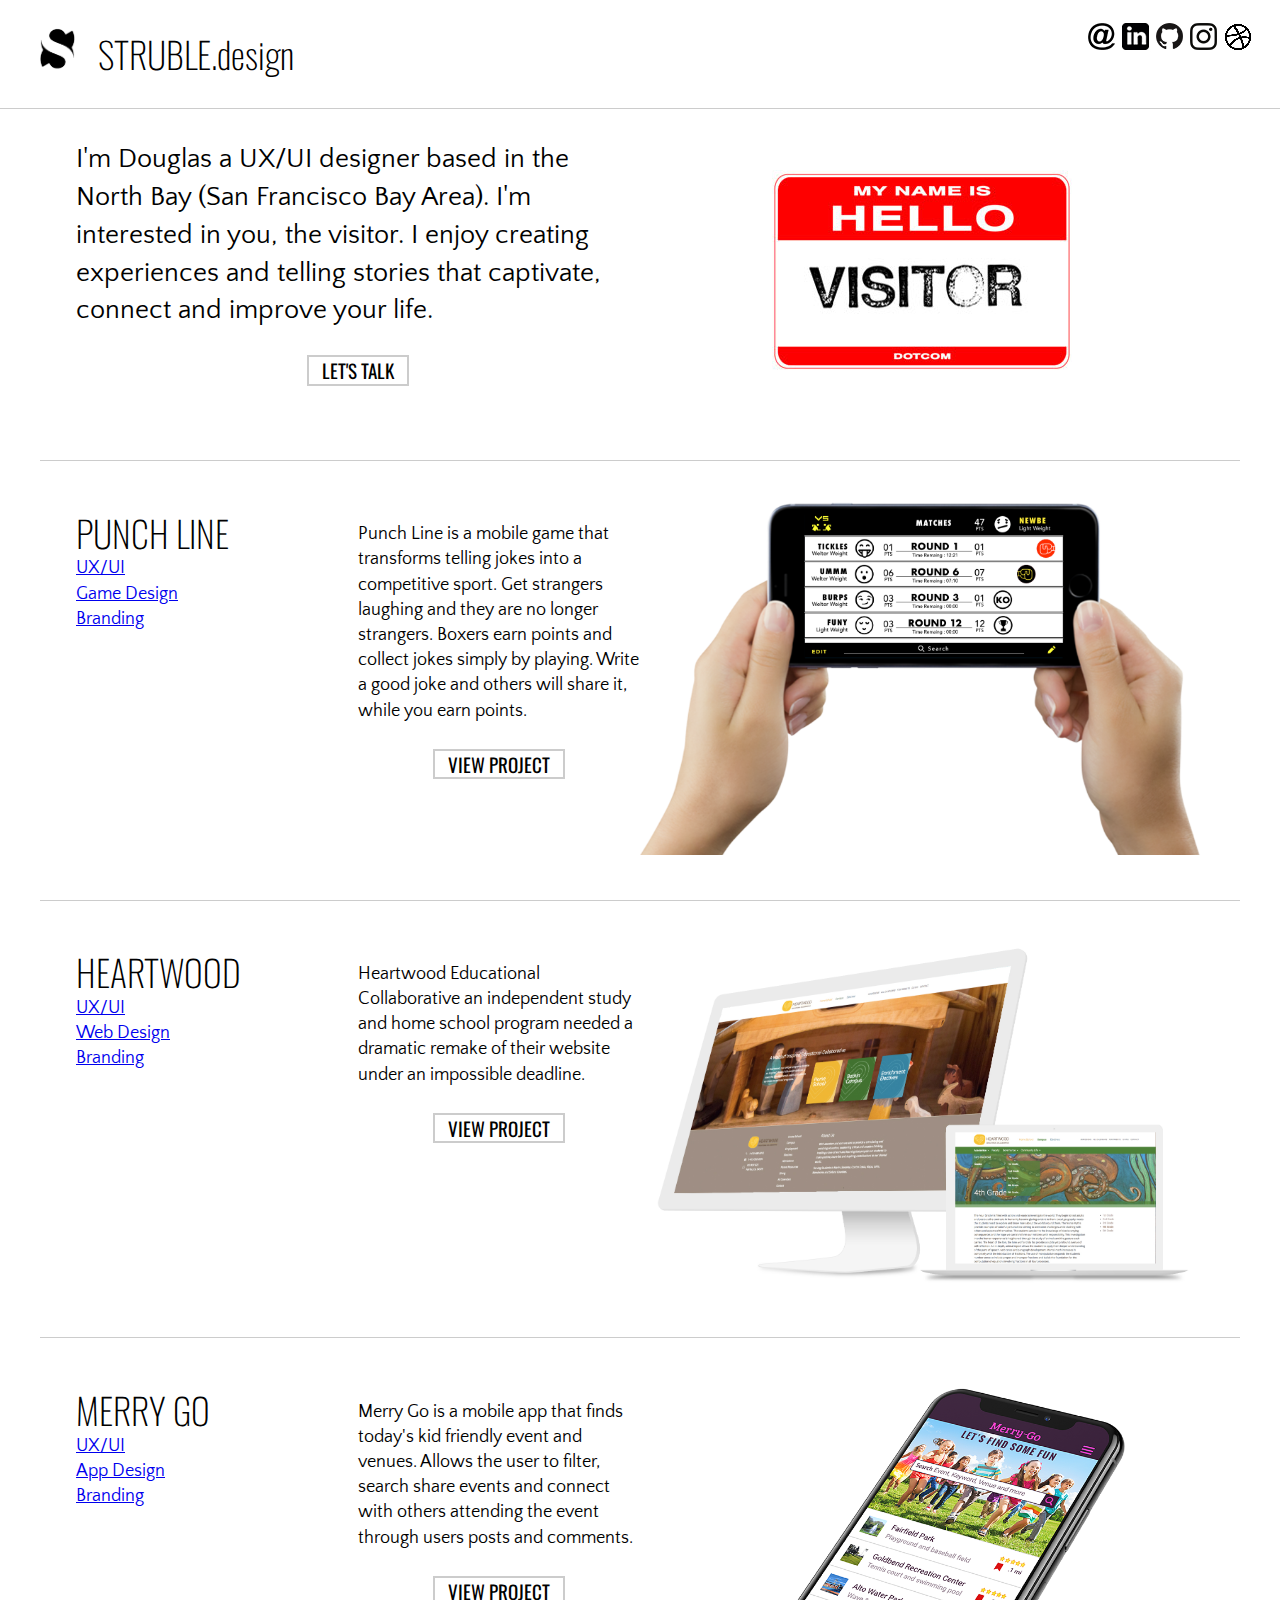
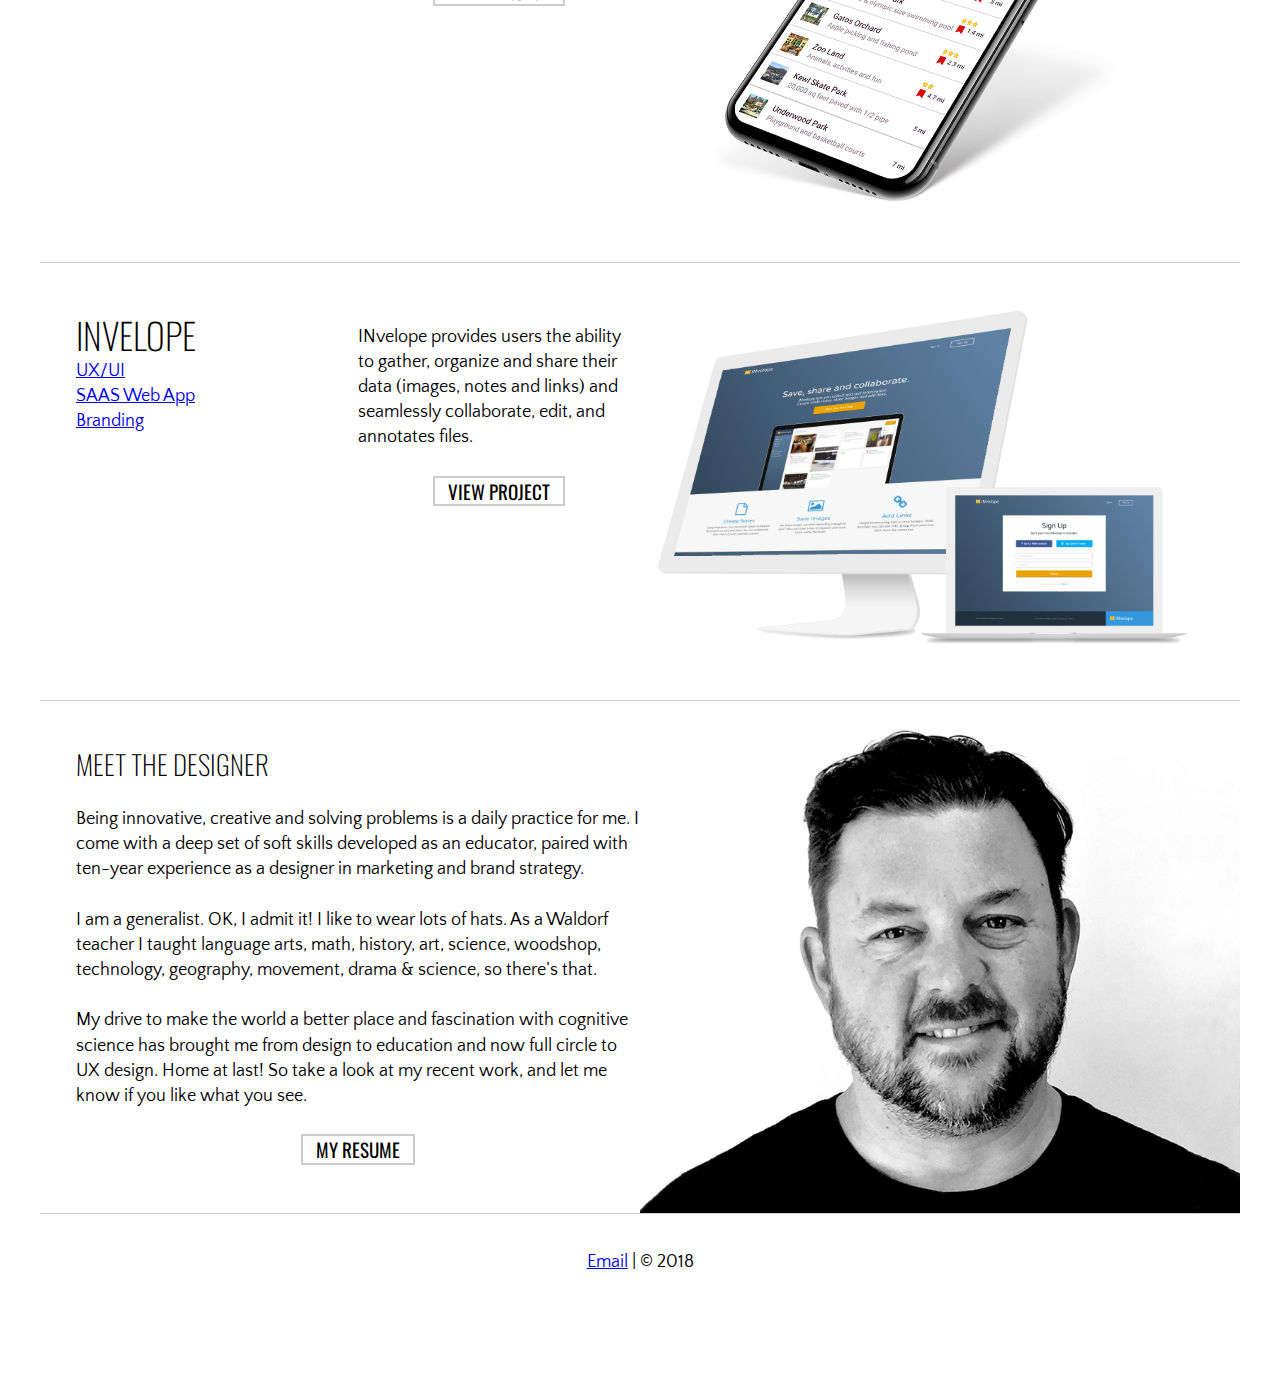
==== commit 0905c79e: "PunchLine Redesign" ====
--- a/index.html
+++ b/index.html
@@ -2,6 +2,16 @@
 <html lang="en-us">
 
 <head>
+    <!-- Global site tag (gtag.js) - Google Analytics -->
+<script async src="https://www.googletagmanager.com/gtag/js?id=UA-125087567-1"></script>
+<script>
+  window.dataLayer = window.dataLayer || [];
+  function gtag(){dataLayer.push(arguments);}
+  gtag('js', new Date());
+
+  gtag('config', 'UA-125087567-1');
+</script>
+
     <meta http-equiv="X-UA-Compatible" content="IE=Edge">
     <meta name="viewport" content="width=device-width, initial-scale=1">
     <meta charset="UTF-8">
@@ -57,6 +67,7 @@
                 <img src="images/Uvisitor.jpg" class="spaced-out">
             </div>
             <div class="half">
+                 <br>
                 <p class="largetext">I'm Douglas a UX/UI designer based in the North Bay (San Francisco Bay Area). I'm interested in you, the visitor. I enjoy creating experiences and telling stories that captivate, connect and improve your life. </p>
                   <br>
                 <div class="center">
@@ -102,6 +113,7 @@
         <section id="punchline-case-study" class="project reveal" style="display:none;">
             <section>
                 <h3 class="section-title">Case Study: PUNCH LINE</h3>
+ <br>
                 <div class="image">
                     <img src="images/PunchLine/HERO-Hands.png">
                 </div>
@@ -109,6 +121,7 @@
                     <div class="center">
                         <h3> Get strangers laughing and they are no longer strangers </h3>
                     </div>
+                    <br>
                     <p>Punch Line is a mobile game that connects people with humor. Hear the laughter of a nearby stranger that you just threw a punch line at. Tell jokes at a party without taking the stage and have a collection of all the jokes you ever heard and never could remember.</p>
                 </div>
                 <div class="center">
@@ -120,41 +133,43 @@
 
                 <div class="imagebanner ">
                     <div class="center">
-                        <h4>Game Design</h4>
+                       
+                         <br>
                         <img src="images/PunchLine/DISCOVER-commute.jpg">
                     </div>
                 </div>
                 <div class="quarter ">
                     <ul class="links">
+ <h4>DELIVERABLES:</h4>
                         <li>
                             <a href="https://drive.google.com/open?id=1s1v-gsDeFm_L15wRhGnX1MoAtDM9iH8v" target="_blank"> Game Guide »</a></li>
                     </ul>
                 </div>
                 <div class="three-quarters ">
+                     <br>
                     <p>I was traveling on a train when another commuter suddenly bursts out laughing. Several people looked up with a grin at the laughing commuter and then went back to their screens. From my observation most commuters were using their smartphones doing one of three things: texting, gaming or reading/scrolling content. I wondered how a mobile chat game could connect all those commuters with laughter. </p>
+                    <br>
                     <p>From this I derived a simple game of humor tag. A player sends a joke to a stranger or friend without the punch line. If the receiver wants to know the punch line they must send a joke back to reveal the complete joke. All jokes received would go into a player's database so that they could be retold again. Players can write jokes and share them. Users can set filters on the type of humor they want. This simple idea became the impulse for building Punch Line. </p>
                     <br>
                 </div>
             </section>
             <section id="punchline-research">
                 <h3>RESEARCH</h3>
-                <div class="imagebanner ">
-                    <div class="image half ">
-                        <div class="center">
-                            <h4>Bartle's Model with Personas</h4>
-                        </div>
+                <br>
+                <div class="imagebanner ">
+                    <div class="image half ">
+                       
                         <a href="images/PunchLine/PunchLine Personas.jpg" target="_blank"><img src="images/PunchLine/RESEARCH-Bartle-Persona.jpg"></a>
                     </div>
                     <div class="image half ">
-                        <div class="center">
-                            <h4>Bartle's Model</h4>
-                             </div>
+                      
                         <a href="https://en.wikipedia.org/wiki/Bartle_taxonomy_of_player_types" target="_blank"> 
 							<img src="images/PunchLine/RESEARCH-Bartle.png" >
                             </a>
                 </div>
                 <div class="quarter ">
                     <ul class="links">
+                        <h4>DELIVERABLES:</h4>
                         <li><a href="https://goo.gl/forms/062hngUesVSuRRin2" target="_blank">User Survey »</a></li>
                         <li><a href="https://drive.google.com/open?id=128FXRvjNSarWDWB8sveIks0my6dOA1eN" target="_blank">Data Summary »</a></li>
                         <li><a href="https://en.wikipedia.org/wiki/Bartle_taxonomy_of_player_types" target="_blank">Bartle Test »</a></li>
@@ -162,52 +177,63 @@
                     </ul>
                 </div>
                 <div class="three-quarters ">
-                    <p>Who is a gamer? Why do we play mobile games? What games do we play? To answer these questions I created a survey and posted it on Reddit and interviewed five self identifying gamers. Here is what I learned:</p>
-                    <p>MOTIVATIONS
-                        <li> Users would often play games when they were waiting or alone.
+                    <br>
+                    <p>Who is a gamer?  What games do we play? Why do we play mobile games? To answer these questions I created a survey and posted it on Reddit and interviewed five gamers. Here is what I learned:</p>
+                    <br>
+                    <h5>MOTIVATIONS</h5>
+                         <p><li> Users would often play games when they were waiting or alone.
                             <li> Using a chat feature was a common socialization tool of gamers during play.
                                 <li>Social circle of friends would gather to play games.
                                     <li>Being known as a funny person was a social plus.
                                         <li> A majority of female gamers surveyed preferred enjoyed puzzle type games.</p>
-                    <p>FRUSTRATIONS <br>
-                        <li> Players being penalized for not responding immediately during play.
+                    <br>
+                    <h5>FRUSTRATIONS</h5>
+                        <p><li> Players being penalized for not responding immediately during play.
                             <li>Players had difficulty remembering good jokes.
                                 <li>Players rarely shared jokes while texting.
                                     <li>Funny introverts had few opportunities to share their jokes
                                         <li>Being a gamer was often associated with socially awkward, introverted behavior.
                                             <li> Games needed to accommodate playing game in short spurts.</p>
-                    <p>CONSIDERATIONS <br>
-                        <li>Research data found in the User Persona's followed the Bartle's player categorization.
+                     <br>
+                    <h5>CONSIDERATIONS</h5>
+                    <p> <li>Research data found in the User Persona's followed the Bartle's player categorization.
                             <li>There are currently no competitive joke telling mobile games.</p>
+                    <br>
                 </div>
             </section>
             <section id="punchline-analysis">
                 <h3>ANALYSIS</h3>
-                <div class="imagebanner ">
-                    <div class="image half ">
-                        <div class="center">
-                            <h4>User Interface Map</h4>
-                        </div>
+                <br>
+                <div class="imagebanner ">
+                    <div class="image half ">
+                    
                         <a href="images/PunchLine/ANALYSIS%20WB-UImap.png" target="_blank"><img src="images/PunchLine/ANALYSIS%20WB-UImap.png"></a>
                     </div>
                     <div class="image half ">
-                        <div class="center">
-                            <h4>On Boarding Flow</h4>
-                        </div>
+                  
                         <a href="images/PunchLine/ANALYSIS%20WB-onboard.jpg" target="_blank"><img src="images/PunchLine/ANALYSIS%20WB-onboard.jpg"></a>
                     </div>
                 </div>
                 <div class="quarter ">
                     <ul class="links">
+                        <h4>DELIVERABLES:</h4>
                         <li><a href=" https://drive.google.com/open?id=1dbqmirt3fX2eV1nSInx72DKBz4RiMhGe" target="_blank">User Objective »</a></li>
                         <li><a href="https://drive.google.com/open?id=1n6N8zb307gAZ6Z9sLDUGBmW2kqR60_wB" target="_blank">User Story »</a></li>
                     </ul>
                 </div>
                 <div class="three-quarters ">
-                    <p>With my research outlining the user objectives, I compiled a giant list of user tasks (user story) and chunked the tasks into screen inventory to form a fundamental user flow. Starting with a sketch of the onboarding flow. </p>
-                    <p>SCREEN INVENTORY <br> 1. Onboarding -> 2. Inbox/Home -> 3. Joke Database -> 4. Joke Writing -> 5. User Settings -> 6. User Match -> 7. Joke Market</p>
-                    <p>Then, I returned to the user story and ranked the tasks into "must haves" and identified five foundational <a href="https://drive.google.com/open?id=1n6N8zb307gAZ6Z9sLDUGBmW2kqR60_wB" target="_blank"><mark>functions</mark> </a> needed on each screen. This feature prioritization became the user interface map for the app.</p>
-                    <p>FEATURE PRIORITIZATION<br>1. Search | 2. Edit Screen | 3. Setting | 4. Find Player | 5. Joke Writing</p>
+                     <br>
+                    <p>Guided by my user objectives, I compiled a giant list of tasks in my user story. Then, I chunked the tasks into a screen inventory to form a fundamental user flow. </p>
+                    <br>
+                    <h5>SCREEN FLOW</h5>
+                    <p> 1. Onboarding -> 2. Inbox/Home -> 3. Joke Database -> 4. Joke Writing -> 5. User Settings -> 6. User Match -> 7. Joke Market</p>
+                    <br>
+                    <p> 
+                        Then, I returned to my user story and highlighted <mark>five MVP functions </mark> found on each screen to establish the app UI. </p>
+                     <br>
+                    <h5>MVP FUNCTIONS PRIORITIZED </h5>
+                         <p>1. Search | 2. Edit Screen | 3. Setting | 4. Find Player | 5. Joke Writing</p>
+                    <br>
                 </div>
             </section>
             <section id="punchline-design">
@@ -215,17 +241,11 @@
 
                 <div class="imagebanner ">
                     <div class="image half ">
-                        <div class="center">
-                            <h4>Site map</h4>
-                        </div>
                         <a href="https://drive.google.com/open?id=1D79alFeu1SfEynClELaBIZJnEj23gZjh" target="_blank">
 							<img src="images/PunchLine/DESIGN-Sitemap.png">
                             </a>
                     </div>
                     <div class="image half ">
-                        <div class="center">
-                            <h4>Onboarding Flowchart</h4>
-                        </div>
                         <a href="https://drive.google.com/open?id=1T_RXHPCz70OUuUtFb7eevE22A9IAjWIs" target="_blank">   
 							<img src="images/PunchLine/DESIGN-onflow.png">
                             </a>
@@ -233,149 +253,151 @@
                 </div>
                 <div class="quarter ">
                     <ul class="links">
+                         <h4>DELIVERABLES:</h4>
                         <li><a href="https://drive.google.com/open?id=1T_RXHPCz70OUuUtFb7eevE22A9IAjWIs" target="_blank"> Onboarding Flow »</a></li>
                         <li><a href="https://drive.google.com/open?id=1D79alFeu1SfEynClELaBIZJnEj23gZjh" target="_blank">Site Map Story »</a></li>
                     </ul>
                 </div>
                 <div class="three-quarters ">
-                    <p>With a clear picture of the project's information architecture. I created a sitemap and flowchart from my notes and drawings to crystalize my findings. </p>
+                     <br>
+                    <p>With my MVP outlined, I drew up a sitemap and detailed user flow to futher crystalize my findings. </p>
+                    <br>
                 </div>
             </section>
             <section id="punchline-brand">
                 <h3>Brand</h3>
-                <div class="imagebanner ">
-                    <div class="center">
-                        <h4>Color &amp; Typography</h4>
+                <br>
+                <div class="imagebanner ">
+                    <div class="center">
                         <img src="images/PunchLine/BRAND%20AliFrazier.jpg">
                     </div>
                 </div>
                 <div class="quarter ">
                     <ul class="links">
+                         <h4>DELIVERABLES:</h4>
                         <li>
                             <a href="https://drive.google.com/open?id=1hDlmdqhG_01JYQ6UkLDxejGQAH5Ik2OU" target="_blank"> Style Guide »</a></li>
-                    </ul>
-                </div>
-                <div class="three-quarters ">
+                         <li><a href="images/PunchLine/Logo-sketch.png" target="_blank" target="_blank">Logo Sketches »</a></li>
+                    </ul>
+                </div>
+                <div class="three-quarters ">
+                     <br>
                     <p>The language of comedy has a violent vocabulary. You throw punch lines; you kill the audience, you bombed, slap stick, etc. The simple act of telling jokes is both exhilarating and brutal if met with dramatic silence. For these reasons, the game’s look and feel is based on the display iconography of boxing posters linking laughter with the excitement of the big fight.</p>
+                    <br>
                     <p> The basic color scheme of black red and yellow blatantly mimics the easily recognizable propaganda style found in the boxing posters. The logo font of Fjalla with its lean and mean stature and tall and sharp san serif corners says authority. While the solid and strong Future Condensed font states it purpose clearly in headings. Last by not least Avenir easy and crisply communicates any text content. </p>
                     <br>
-                </div>
-                <div class="imagebanner ">
-                  
-                    
+                     <p>The logo was discovered when searching for icons while building an early prototype. I noticed how the each boxing glove icon contained a whimsical smile all I had to do was give that smile two black eyes. </p>
+                    <br>
+                </div>
+                <div class="imagebanner ">
                          <div class="imagebanner">
                     <div class="image half ">
                         <div class="center">
-                   <h4>Logo on Black</h4>
                        <img src="images/PunchLine/BRANDlogoB.png">
                         </div>
                     </div>
-                                  <div class="imagebanner">
-                    <div class="image half ">
-                        <div class="center">
-                   <h4>Logo on White</h4>
-                       <img src="images/PunchLine/BRANDlogoW.png">
+                <div class="imagebanner">
+                    <div class="image half ">
+                        <div class="center">
+                            <img src="images/PunchLine/BRANDlogoW.png">
                         </div>
                     </div>    
-                    
-                </div>
-                <div class="quarter ">
-                    <ul class="links">
-                        <li><a href="images/PunchLine/Logo-sketch.png" target="_blank" target="_blank">Logo Sketches »</a></li>
-                    </ul>
-                </div>
-                <div class="three-quarters ">
-                    <p>The logo was discovered when searching for icons while building an early prototype. I noticed how the each boxing glove icon contained a whimsical smile all I had to do was give that smile two black eyes. </p>
-                </div>
+                </div>
+           
             </section>
             <section id="punchline-prototype">
                 <h3>PROTOTYPE</h3>
                 <div class="imagebanner ">
                     <div class="center">
-                        <h4>ON Board Flow</h4>
+                        <br>
                         <a href="images/PunchLine/PROTO-1.png" target="_blank"><img src="images/PunchLine/PROTO-1.png"></a>
                     </div>
                     <br>
                 </div>
                 <div class="quarter ">
                     <ul class="links">
+                         <h4>DELIVERABLES:</h4>
                         <li> <a href="images/PunchLine/WIREFRAME-SignUp.jpeg" target="_blank"> Wire Frame »</a></li>
                     </ul>
                 </div>
                 <div class="three-quarters ">
-                    <p>I was anxious to translate my notes and research into a working prototype so I could begin testing and refining the app. I built and tested numerous Sketch prototypes using INvision. I transformed barebones sketches into a clickable prototype through rounds of exploring visual design, conducting usability testing, and iterating on user feedback. I also developed an on boarding tutorial that outlined a 3 step process to easy game play.</p>
+                     <br>
+                    <p>Beginning with the onboarding flow, I created a wireframe in Basamiq. Then using brand colors and a 3-step tutorial outlining game play, I designed a prototype in Sketch and tested it with three users with Invision.</p>
                 </div>
             </section>
         <section id="punchline-usertesting">
                 <h3>USER TESTING</h3>
-                <div class="imagebanner ">
-                    <div class="image half ">
-                        <div class="center">
-                            <h4>Swipe Left</h4>
-                        </div>
+            <br>
+                <div class="imagebanner ">
+                    <div class="image half ">
                         <a href="images/PunchLine/PROTO-2B.png" target="_blank"><img src="images/PunchLine/PROTO-2B.png"></a>
                     </div>
                     <div class="image half ">
-                        <div class="center">
-                            <h4>SWipe Right </h4>
-                        </div>
+
                         <a href="images/PunchLine/PROTO-2A.png" target="_blank"><img src="images/PunchLine/PROTO-2A.png"></a>
                     </div>
                 </div>
                 <div class="quarter ">
                     <ul class="links">
+                         <h4>DELIVERABLES:</h4>
                         <li><a href="https://drive.google.com/open?id=1_cS89VQctN53m_v-XNX8aoQh62ZVt3yv" target="_blank"> User Testing - Round 1 »</a></li>
                     </ul>
                 </div>
                 <div class="three-quarters ">
-                    <p>My first low fidelity prototype focused primarily on the mechanics of game play. I tried a swiping gesture which mimicked throwing a punch and content drawers because they worked well to accommodated small screens. </p>
-                    <p>READY - INBOX<br> Inbox of new jokes (in red) are chosen to respond or block. </p>
-                    <p>AIM - SEARCH/SORT<br> The user swipes left to reveal their joke database to choose a joke. Swiping left again reveals the database filter. </p>
-                    <p>FIRE - SEND<br> The user chooses a joke and taps it to send the joke.</p>
-                    <p>I built an initial prototype and conducted three user tests that were done over the phone and using live share with Invision. From my testing I learned that UI patterns using swiping gesture and drawers were associated with browsing content. User wanted a simple large button to send jokes not a gesture and were overwhelmed with an inbox of jokes. Most users wanted a one on one chat like boxing match. The most valued functions were searching and writing jokes and finding opponents.</p>
-                    <br>
-                </div>
-                <div class="imagebanner ">
-                    <div class="image half ">
-                        <div class="center">
-                            <h4>Boxing Match</h4>
-                        </div>
+                     <br>
+                    <p>From my initial user tests of the onboarding flow, I discovered that easy game play was key. I adopted a swiping gesture to mimic throwing a punches and content drawers to accommodate for small screens in my first prototype.
+                        
+                        <br> 
+                        <br>
+
+                    <h5>FINDINGS:</h5>
+<li> UI patterns using swiping gesture and drawers were associated with browsing content. 
+<li> Users wanted a simple large button to send jokes not a gesture
+<li> Users were overwhelmed with an inbox of jokes.
+ <li> Most users wanted a one on one match not a brawl. 
+<li> User top three functions were: 1. Searching  2.Writing jokes  3.Finding opponents.</p>
+                    <br>
+                </div>
+                <div class="imagebanner ">
+                    <div class="image half ">
                         <a href="images/PunchLine/PROTO-3A.png" target="_blank"><img src="images/PunchLine/PROTO-3A.png"></a>
                     </div>
                     <div class="image half ">
-                        <div class="center">
-                            <h4>Find Opponent </h4>
-                        </div>
                         <a href="images/PunchLine/PROTO-3B.png" target="_blank"><img src="images/PunchLine/PROTO-3B.png"></a>
                     </div>
                 </div>
                 <div class="quarter ">
                     <ul class="links">
+                         <h4>DELIVERABLES:</h4>
                         <li><a href="https://drive.google.com/open?id=1MxVDZhKSVY3BL5J_cq3TwmIqV6n1o6Io" target="_blank">User Testing - Round 2 »</a></li>
                     </ul>
                 </div>
                 <div class="three-quarters ">
-                    <p>Next, I tested a new prototype with three new users and the first three users. In this prototype, I fundamentally changed the UI by dividing the screen into two parts where each boxer takes a corner. The player avatar in the upper right corner and the opponent in the lower left. The top screen displayed the joke database with search/sort and writing (+) functions. The bottom screen the list of matches (inbox) and boxing ring (chat arena) with a large VS. button for starting a new fights. From my second round of testing I learned that new players wanted to quickly begin playing and so I included two complimentary jokes to facilitate engagement and introduce users to how the game is scored.
+                     <br>
+                    <p>Testing my first prototype I learned volumes and this translated into a dramatic reworking of the UI to focus on a boxing arena experience. In addition, I found that first time players needed a complimentary joke to facilitate engagement and learn the point system. </p> 
+                        <br>
+<h5>UI CHANGES</h5>
+                    <p>
+<li>Boxers take your corner! Upper right the challenger and lower left the opponent.
+ <li> Split screen. Top the joke database.  Bottom the boxing ring (chat area)
+<li> Punch button –middle of the screen button sends jokes
+<li> Find an opponent butto at the bottom (VS Belt) - populates corner.
                     </p>
                     <br>
                 </div>
             </section>
             <section id="punchline-hifiprototype">
                 <h3>High Fidelity Prototype</h3>
-
-                <div class="imagebanner ">
-                    <div class="image half ">
-                        <div class="center">
-                            <h4>Game Screens</h4>
-                        </div>
+<br>
+                <div class="imagebanner ">
+                    <div class="image half ">
+                     
                         <a href="images/PunchLine/PROTO-4A.png" target="_blank">
 							<img src="images/PunchLine/PROTO-4A.png">
                             </a>
                     </div>
                     <div class="image half ">
-                        <div class="center">
-                            <h4>Onboarding Screens</h4>
-                        </div>
+
                         <a href="images/PunchLine/PROTO-4B.png" target="_blank">   
 							<img src="images/PunchLine/PROTO-4B.png">
                             </a>
@@ -383,14 +405,15 @@
                 </div>
                 <div class="quarter ">
                     <ul class="links">
+                         <h4>DELIVERABLES:</h4>
                         <li><a href="https://invis.io/S7FZEKR45EK" target="_blank"> Clickable Prototype  »</a></li>
                     </ul>
                 </div>
                 <div class="three-quarters ">
-                    <p>
-                        From my user testing, I learned that thumbs are the masters of the game universe. So I accommodated those thumb wars and turned the screen horizontal. I also learned swiping is associated with browsing so in this version the user sorts and searches jokes by swiping. </p>
-                    <p>The duality of the split screen was way to confusing of users. So instead of reinventing the wheel, I adopted the standard UI patterns for chat apps and how users send a gifs or emoji. </p>
-                    <p>My study of gamification techniques greatly influenced this prototype. A more prominent score, leaderboards, 12 round matches and time limits that influence scoring. Incentivizing starting fight by giving a point advantage. Overall, I focused on making the game fun and competitive without to many rules.</p>
+                     <br>
+                    <p>From my user testing, I learned that thumbs are the masters of the game universe. So I accommodated those thumb wars and turned the screen horizontal. The split screen was way to confusing for users. So I adopted the standard UI patterns from Imessage and gameified the UI with a prominent score and leaderboard, time limited matches and incentivized starting and finishing fights with points.</p>
+                    <br>
+                   
                 </div>
             </section>
             <section id="punchline-keylearning">
@@ -398,12 +421,12 @@
 
                 <div class="imagebanner ">
                     <div class="center">
-                        <h4>Thumbs Rule</h4>
                         <img src="images/PunchLine/FIND-thumb-war.jpg">
                     </div>
                 </div>
                 <div class="quarter ">
                     <ul class="links">
+                         <h4>PROJECT SUMMARY:</h4>
                         <li>
                             <a href="#punchline-discovery">DISCOVERY</a>
                         </li>
@@ -431,8 +454,11 @@
                     </ul>
                 </div>
                 <div class="three-quarters ">
+                     <br>
                     <p>Punch Line is a humorous thumb war. Turning the screen to accommodate the users thumbs made all the difference in creating a intuitive and fun gaming experience. Learning about gamification and the gamer psychology was fascinating. I also really enjoyed the passion of the "gamers" I interviewed and who tested my prototype. </p>
+                    <br>
                     <p>Translating the idea of the game into a clear user interface was challenging. Done in solitude it felt like untangling a web. But with patience and applying the design thinking process (Empathize – Define – Ideate – Prototype - Test – Implement) I soon got a clear picture of the UI, and once I could see it, I could make it. Because my first profession was graphic design, my largest lesson was staying low fidelity for as long as possible. Design is a waste of time at the wire frame and lo fidelity level. Now I know!</p>
+                    <br>
                     <p>User testing involves one of my favorite things, asking questions. And the insights from user testing were no less than revolutionary in clarifying user patterns and orienting the game. Throughout this project, I have been amazed at the amount of enthusiasm Punch Line has inspired in others. After posting this project on Slack, I received lots of positive feedback and recently have been working with developers on building a working actionable game! I am very excited and look forward to sharing this once it is finished.</p>
                     <br>
                 </div>
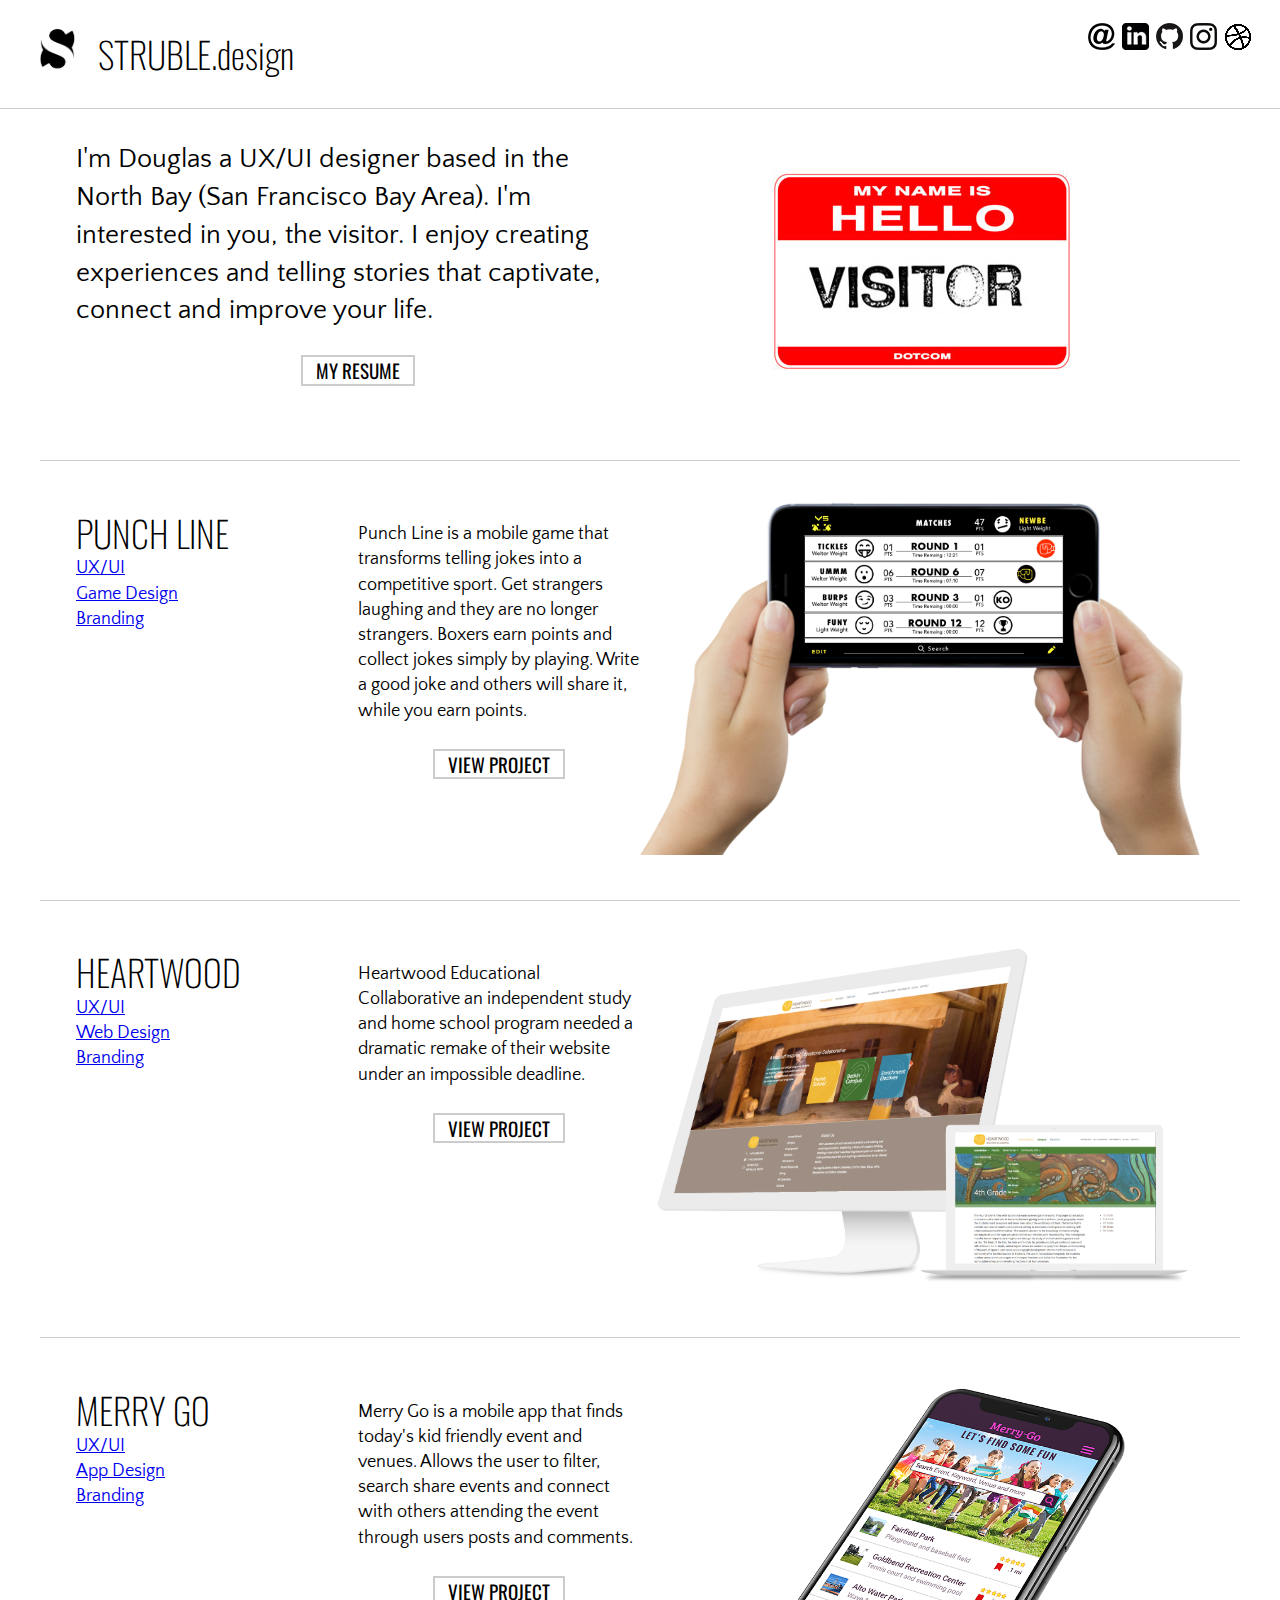
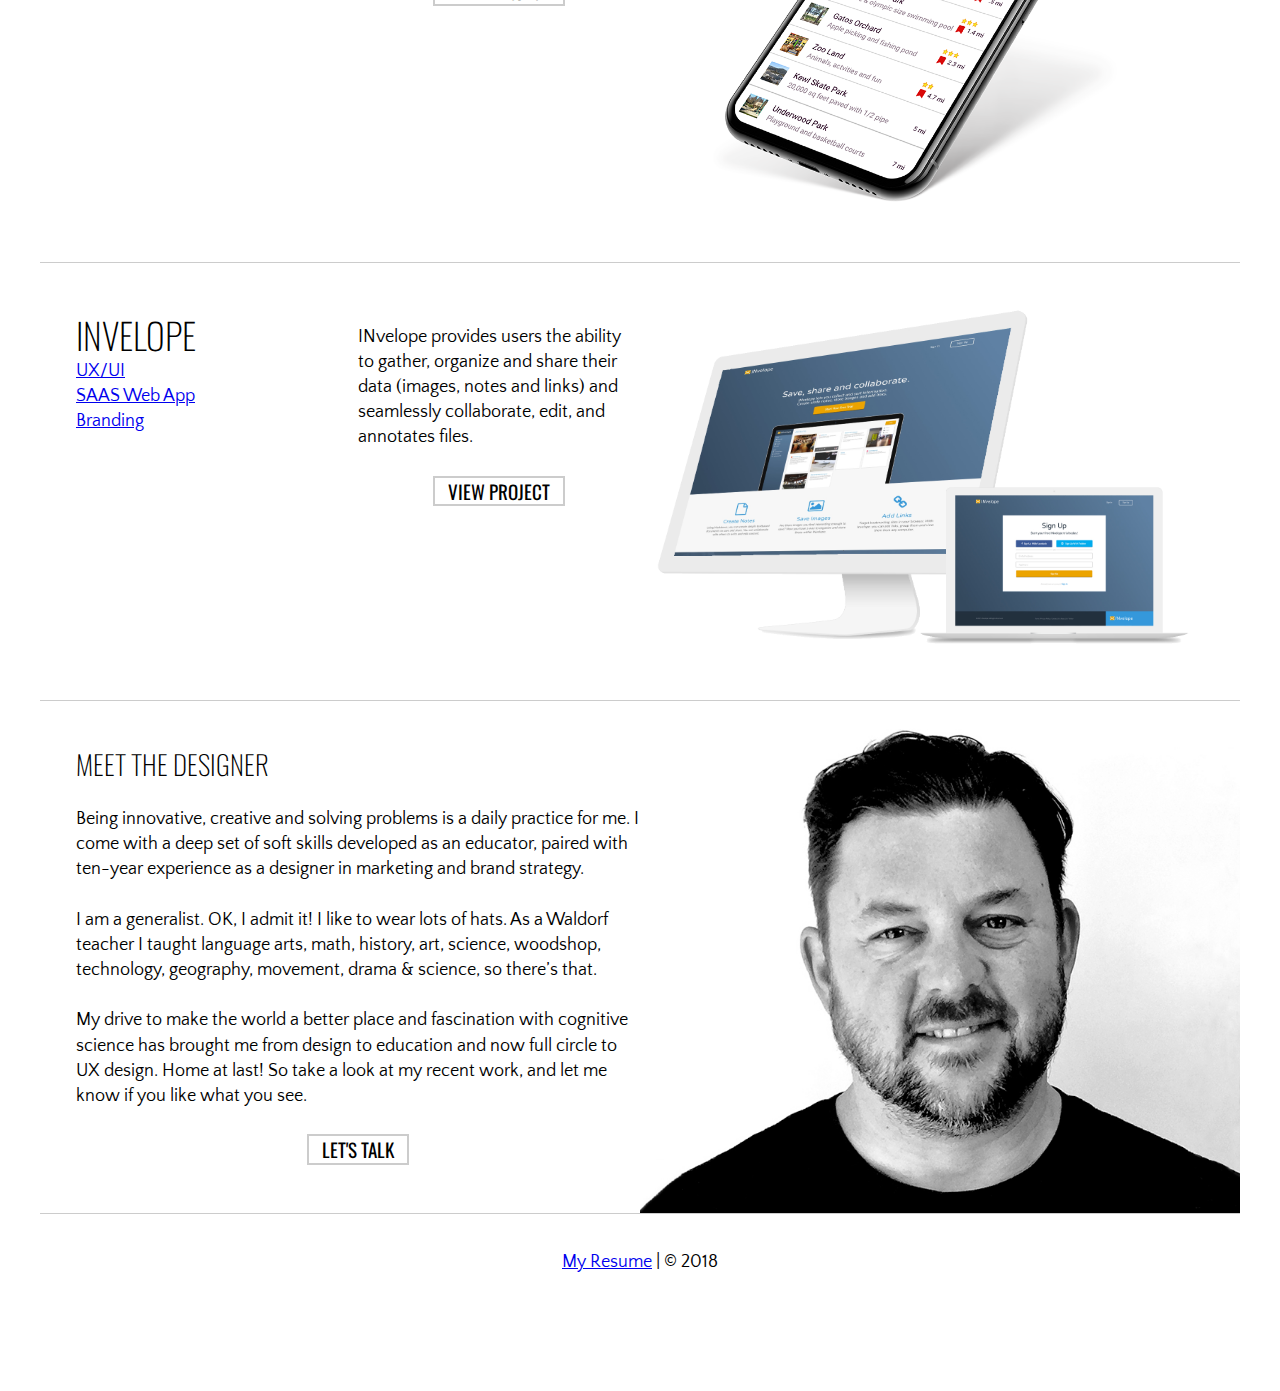
==== commit c3178e96: "Resume Update" ====
--- a/index.html
+++ b/index.html
@@ -70,8 +70,10 @@
                  <br>
                 <p class="largetext">I'm Douglas a UX/UI designer based in the North Bay (San Francisco Bay Area). I'm interested in you, the visitor. I enjoy creating experiences and telling stories that captivate, connect and improve your life. </p>
                   <br>
-                <div class="center">
-                    <a href="mailto:struble.douglas@gmail.com" class="button">LET'S TALK</a>
+                   <div class="center">
+                    <a href="https://drive.google.com/open?id=1uNlR1DVvXb9nVhwqgz0jXxfdUMKC_j6A" class="button" target="_blank">MY RESUME</a>
+                </div
+             
                 </div>
             </div>
         </section>
@@ -506,6 +508,7 @@
                     <div class="center">
                         <h3>A Waldorf Inspired Educational Collaborative</h3>
                     </div>
+                    <br>
                     <p>Heartwood Educational Collaborative is an independent study and homeschool program guided by Waldorf teaching methods, situated in a natural environment where a robust nature enriched curriculum helps students find their own learning rhythm. </p>
                 </div>
                 <div class="center">
@@ -513,22 +516,25 @@
                 </div>
             </section>
             <section id="heartwood-discovery">
-                <h3>Discovery </h3>
-
-                <div class="imagebanner ">
-                    <div class="center">
-                        <h4>Yurt Classroom</h4>
+                <h3>Discovery</h3>
+                <br>
+
+                <div class="imagebanner ">
+                    <div class="center">
                         <img src="images/Heartwood/HERO-classroom.jpg">
                     </div>
                 </div>
                 <div class="quarter ">
                     <ul class="links">
+                        <br>
+                         <h4>DELIVERABLES:</h4>
                         <li>
                             <a href="https://drive.google.com/open?id=1ihSHfcagH9sgfZ9lLP8S6-ZPwEUnNj_S" target="_blank"> Original Site Map »</a></li>
                         <li>
                             <a href="http://www.gomoodboard.com/boards/H8F4BGQl" target="_blank"> Mood Board »</a></li>
                     </ul>
                 </div>
+                <br>
                 <div class="three-quarters ">
                     <p>Heartwood Educational Collaborative provides several inspired, Waldorf Education tailored programs and resources to meet the developmental needs of students who are homeschooled or campus attendees. Under new leadership the school needed a remake of their website within a month. The majority of the research was captured over two meeting with the stakeholders and summarized in a project brief. Though this was not optimal for collecting a broad picture of the school’s clients it quickly became apparent that the highly specialized niche that Waldorf home schools occupy in the San Francisco Bay Area bought a ready audience and simplified the goals of the site. The client provided a mood board, a sitemap and a Dropbox full of images.</p>
                     <br>
@@ -537,17 +543,17 @@
             <section id="heartwood-research">
 
                 <h3>RESEARCH</h3>
-
-                <div class="imagebanner ">
-                    <div class="image half ">
-                        <div class="center">
-                            <h4>Site FUNCTIONALITY</h4>
+<br>
+                <div class="imagebanner ">
+                    <div class="image half ">
+                        <div class="center">
+                          
                             <a href="images/Heartwood/RESEARCH-WBredesign.jpg" target="_blank"><img src="images/Heartwood/RESEARCH-WBredesign.jpg"></a>
                         </div>
                     </div>
                     <div class="image half ">
                         <div class="center">
-                            <h4>Persona Drivers</h4>
+                       
                             <a href="images/Heartwood/RESEARCH-WBpersona.jpg" target="_blank"> 
 							<img src="images/Heartwood/RESEARCH-WBpersona.jpg" >
                             </a>
@@ -556,39 +562,51 @@
                 </div>
 
                 <div class="quarter ">
+                     <br>
+                     <h4>DELIVERABLES:</h4>
                     <ul class="links">
                         <li><a href="https://drive.google.com/open?id=1uVF7DTsKy6Gn0D5j-opYQ8mGNNJHzPhX" target="_blank">Project Specs »</a></li>
                     </ul>
                 </div>
                 <br>
-                <br>
-                <br>
-                <div class="three-quarters ">
+               
+                <div class="three-quarters ">
+                    <br>
                     <p> From an impromptu questionnaire of current school parents and analyzing the reoccurring circumstances of those families revealed four major drivers for enrollment.</p>
-                    <p>USER MOTIVATIONS
-                        <li>Location
+                    <br>
+                    <h5>USER MOTIVATIONS</h5>
+                    <p> <li>Location
                             <li>Financial
                                 <li>Wait Listed
                                     <li>Community</p>
+                    <br>
                     <p> Review of the websites tasks with Google analytics and feedback from the office staff about callers who had visited the website showed the importance of free quality resource and blog articles driving conversion. It also revealed that the current admission process was not clear. Further discussion about the mission and history of the school assisted the rebranding of the school and revealed a competitive advantage created by impacted enrollment at other local charter schools.</p>
-                    <p>SITE TASKS
+                    <br>
+                    <h5>SITE TASKS</h5>
+                    <p>
                         <li> Content -> Conversion
                             <li>Calendar
                                 <li>Donation </p>
-                    <p>PROBLEM
-                        <br> It became obvious after out initial meeting that the client’s vision of the project scope was too large for the current deadline and budget.</p>
-                    <p>SOLUTION <br> Using the data from the project brief we narrowed the functionality of the website into a list of “must haves” and aligned current functionality into a minimum viable product. The new project scope incorporated consolidating the calendar, linking to existing online donation methods and simplifying the online application form.</p>
+                    <br>
+                    <h5>PROBLEM</h5>
+                    <p>
+                     It became obvious after out initial meeting that the client’s vision of the project scope was too large for the current deadline and budget.</p>
+                    <br>
+                    <h5>SOLUTION</h5>        
+                    <p> Using the data from the project brief we narrowed the functionality of the website into a list of “must haves” and aligned current functionality into a minimum viable product. The new project scope incorporated consolidating the calendar, linking to existing online donation methods and simplifying the online application form.</p>
                 </div>
             </section>
             <section id="heartwood-design">
                 <h3>design</h3>
                 <div class="imagebanner ">
                     <div class="center">
-                        <h4>Site Map</h4>
+                     <br>
                         <img src="images/Heartwood/DESIGN-Sitemap.png">
                     </div>
                 </div>
                 <div class="quarter ">
+                    <br>
+                    <h4>DELIVERABLES:</h4>
                     <ul class="links">
                         <li>
                             <a href="https://drive.google.com/open?id=13Qmc5fL6R4OJtMik0duDE1J0gl_cWZsh" target="_blank">New Site Map »</a></li>
@@ -597,21 +615,25 @@
                     </ul>
                 </div>
                 <div class="three-quarters ">
-                    <p>PROBLEM
-                        <br> The current site map did not provide consistent site hierarchy as characterized by the goals outlined in the project brief. In addition, the site page outline had vital information buried, and a lack of clear information architecture.</p>
-                    <p>SOLUTION <br> Working with the school administrator, we edited the site map and consolidated content to meet the end goals of different users. By identifying the end goals of the users, a vital missing part of the initial persona sketches, the content structure and site navigation changed entirely. The site was divided up into three distinct content driven sections.</p>
+                    <br>
+                    <h5>PROBLEM</h5>
+                    <p>The current site map did not provide consistent site hierarchy as characterized by the goals outlined in the project brief. In addition, the site page outline had vital information buried, and a lack of clear information architecture.</p>
+                    <br> <h5>SOLUTION</h5>
+                    <p>  Working with the school administrator, we edited the site map and consolidated content to meet the end goals of different users. By identifying the end goals of the users, a vital missing part of the initial persona sketches, the content structure and site navigation changed entirely. The site was divided up into three distinct content driven sections.</p>
                     <br>
                 </div>
             </section>
             <section id="heartwood-brand">
                 <h3>Brand</h3>
-                <div class="imagebanner ">
-                    <div class="center">
-                        <h4>Style Tile</h4>
+                <br>
+                <div class="imagebanner ">
+                    <div class="center">
                         <img src="images/Heartwood/BRAND-StyleTile.png">
                     </div>
                 </div>
                 <div class="quarter ">
+                    <br>
+                     <h4>DELIVERABLES:</h4>
                     <ul class="links">
                         <li>
                             <a href="https://drive.google.com/open?id=1mUSS0hrAsrVdFIEX3z1FaFnGMfSOt127" target="_blank"> Logo Work »</a>
@@ -622,33 +644,36 @@
                     </ul>
                 </div>
                 <div class="three-quarters ">
+                    <br>
                     <p>From the onset of this project the stakeholders had a clear vision of their brand story and mission. "Nature based" and "Waldorf" were clear describers in almost every conversation I had with them. They were so invested in their vision of the school that they insisted on designing the logo and renaming the school. Because the color scheme and font was foundational to the website navigation system, I was tasked in creating a color palettes and font usage that reflected the schools brand. The challenge was doing this before the logo or name of the school was established.</p>
-                    <p>TYPOGRAPHY<br> From my conversations with the new administrator, I knew that the Germanic, wood block type fonts used in many “Waldorf” schools was something to avoid. The intention was to bring something natural, modern and open to the homeschooling movement. I immediately began looking to san serif fonts to reflect this modern educational ethos. Early in my research the Open Sans font became the obvious choice for the school. It was open and easy to read font that seemed to reflect the lyrical praise every stakeholder had for the school.</p>
-                    <p>COLOR PALETTE<br> I began with a mood board to compile the examples and key word images that had been discussed by the client. Ultimately, I came up with three-color palates examples that had the proper contrast and readability for the navigation and met with the client’s approval. .
+                    <br>
+                    <h5>TYPOGRAPHY</h5>
+                    <p>From my conversations with the new administrator, I knew that the Germanic, wood block type fonts used in many “Waldorf” schools was something to avoid. The intention was to bring something natural, modern and open to the homeschooling movement. I immediately began looking to san serif fonts to reflect this modern educational ethos. Early in my research the Open Sans font became the obvious choice for the school. It was open and easy to read font that seemed to reflect the lyrical praise every stakeholder had for the school.</p>
+                    <br>
+                    <h5>COLOR PALETTE</h5>
+                    <p> I began with a mood board to compile the examples and key word images that had been discussed by the client. Ultimately, I came up with three-color palates examples that had the proper contrast and readability for the navigation and met with the client’s approval.
                     </p>
                     <br>
                 </div>
             </section>
             <section id="heartwood-wireframe">
                 <h3>wireframe</h3>
-
-                <div class="imagebanner ">
-                    <div class="image half ">
-                        <div class="center">
-                            <h4>Campus Pages</h4>
+                    <br>
+                <div class="imagebanner ">
+                    <div class="image half ">
+                        <div class="center">
                             <a href="images/Heartwood/WIREFRAME-Campus.jpg" target="_blank"><img src="images/Heartwood/WIREFRAME-Campus.jpg"></a>
                         </div>
                     </div>
                     <div class="image half ">
                         <div class="center">
-                            <h4>Persona Drivers</h4>
                             <a href="images/Heartwood/WIREFRAME-Home.jpg" target="_blank"> 
 							<img src="images/Heartwood/WIREFRAME-Home.jpg">
                             </a>
                         </div>
                     </div>
                 </div>
-                <div class="quarter ">
+                <div class="quarter"><h4>DELIVERABLES:</h4>
                     <ul class="links">
                         <li> <a href="https://drive.google.com/open?id=15MwS-OGmFosr_s5BEEBpK-7Zy4BH7fqJ" target="_blank"> UI Pattern Notes  »</a></li>
                     </ul>
@@ -659,16 +684,15 @@
             </section>
             <section id="heartwood-prototype">
                 <h3>Prototype</h3>
-                <div class="imagebanner ">
-                    <div class="image half ">
-                        <div class="center">
-                            <h4>Design Exploration B</h4>
+                <br>
+                <div class="imagebanner ">
+                    <div class="image half ">
+                        <div class="center">
                             <a href="images/Heartwood/PROTOTYPE-B.png" target="_blank"><img src="images/Heartwood/PROTOTYPE-A.png"></a>
                         </div>
                     </div>
                     <div class="image half ">
                         <div class="center">
-                            <h4>Design Exploration A</h4>
                             <a href="images/Heartwood/PROTOTYPE-B.png" target="_blank"> 
 							<img src="images/Heartwood/PROTOTYPE-B.png">
                             </a>
@@ -676,23 +700,30 @@
                     </div>
                 </div>
                 <div class="quarter ">
+                    <br>
+                     <h4>DELIVERABLES:</h4>
                     <ul class="links">
                         <li> <a href="https://drive.google.com/open?id=15MwS-OGmFosr_s5BEEBpK-7Zy4BH7fqJ" target="_blank"> UI Pattern Notes  »</a></li>
                     </ul>
                 </div>
                 <div class="three-quarters ">
+                    <br>
                     <p>The wire frames were present to the client and the site navigation was established. With this information in hand I created a high fidelity wireframe sample to clarify some of the visual hierarchies and content placement discuss in our meeting.</p>
                 </div>
             </section>
             <section id="heartwood-keylearning">
                 <h3>Key Learnings</h3>
-                <div class="imagebanner ">
-                    <div class="center">
-                        <h4>Heartwood Campus</h4>
+                <br>
+                <div class="imagebanner ">
+                    <div class="center">
+                      
                         <img src="images/Heartwood/HERO-campus.jpg">
                     </div>
                 </div>
-                <div class="quarter ">
+                
+                <div class="quarter ">
+                    <br>
+                     <h4>PROJECT SUMMARY:</h4>
                     <ul class="links">
                         <li>
                             <a href="#heartwood-discovery">DISCOVERY</a>
@@ -714,6 +745,7 @@
                         </li>
                     </ul>
                 </div>
+                <br>
                 <div class="three-quarters ">
                     <p>When things are under a tight deadline so often the research phase of a project is often where clients will push to cut corners. I believe this tendency is born out of a client’s laser like focus on brand story and content, which eclipses the marketing and user experience context of their product. This project bears testament to this tendency and is reflected in the challenges of defining project scope and a clear site map. It is precisely this translation of idea into outline that a UX designer is hired. </p>
                     <br>
@@ -763,6 +795,7 @@
                     <div class="center">
                         <h3> Overtired and isolated parents need to find a recommended kid friendly event. TODAY!</h3>
                     </div>
+                    <br>
                     <p>Merry Go is a mobile app that connect parents in their search for today's kid friendly event and venues. It allows users to filter, search, and share events while participating in a live forum about the event.</p>
                 </div>
                 <div class="center">
@@ -770,28 +803,32 @@
                 </div>
             </section>
             <section id="merrygo-discovery">
-                <h3>Discovery </h3>
-                <div class="imagebanner ">
-                    <div class="center">
-                        <h4>answers found here</h4>
+                <h3>Discovery</h3>
+                <br>
+                <div class="imagebanner ">
+                    <div class="center">
+
                         <img src="images/MerryGo/DISCOVERY-Momtired.jpg">
                     </div>
                 </div>
                 <div class="quarter ">
+                      <br>
+                         <h4>DELIVERABLES:</h4>
                     <ul class="links">
                         <li>
                             <a href=" https://drive.google.com/open?id=1Df4HnraOP5Mqjd5909A5qQmnJJSuJMF4" target="_blank">Resource List »</a></li>
                     </ul>
                 </div>
                 <div class="three-quarters ">
-                    <p>Being a parent to young children is an exhausting and isolating endeavor. Finding a fun child focused activity is only a web search away. But how do you find recommended local kid friendly event and venues? The challenge is more than finding a destination it’s about answering parenting questions;</p>
-                    <ul>
-                        <li> Do they have changing tables? </li>
-                        <li> Is the performance during nap-time?</li>
-                        <li>Can I use my stroller?</li>
-                        <li>Is there shade? </li>
-                        <li>Is there healthy food and drinks available?</li>
-                    </ul>
+                    <br>
+                    <p>Being a parent to young children is an exhausting and isolating endeavor. Finding a fun child focused activity is only a web search away. But how do you find recommended local kid friendly event and venues? The challenge is more than finding a destination it’s about answering parenting questions.</p>
+                    <p>
+                        <li> Do they have changing tables? 
+                        <li> Is the performance during nap-time?
+                        <li>Can I use my stroller?
+                        <li>Is there shade?
+                        <li>Is there healthy food and drinks available?
+                    </p>
                     The best resources for answering these questions is the collective intelligence of parents in the same situation. An easy to use mobile app is needed that connects parents in their search for today's kid friendly event and venues.
                     <br>
                 </div>
@@ -799,17 +836,17 @@
             <section id="merrygo-research">
 
                 <h3>RESEARCH</h3>
-
-                <div class="imagebanner ">
-                    <div class="image half ">
-                        <div class="center">
-                            <h4>Persona</h4>
+<br>
+                <div class="imagebanner ">
+                    <div class="image half ">
+                        <div class="center">
+                           
                             <a href="images/MerryGo/MerryGo-personas.png" target="_blank"><img src="images/MerryGo/RESEARCH-persona.jpg"></a>
                         </div>
                     </div>
                     <div class="image half ">
                         <div class="center">
-                            <h4>Survey</h4>
+                           
                             <a href="images/MerryGo/RESEARCH-survey.jpg" target="_blank"> 
 							<img src="images/MerryGo/RESEARCH-survey.jpg" >
                             </a>
@@ -817,28 +854,34 @@
                     </div>
                 </div>
                 <div class="quarter ">
+                    <br>
+                    <h4>DELIVERABLES:</h4>
                     <ul class="links">
                         <li><a href="https://drive.google.com/open?id=1k1DFiLBnOyWPSoJe0A4ZWRV6-zRF-d5DNG5HyTJbjkA" target="_blank">User Survey »</a></li>
                         <li><a href="images/MerryGo/MerryGo-personas.png" target="_blank"> Personas »</a></li>
                     </ul>
                 </div>
-                <br>
-                <br>
-                <br>
-                <div class="three-quarters ">
-                    <p> SURVEY<br> I created a survey asking caregivers about the methods and resources they use to find local kid friendly events. I posted a link to the survey on a mother club online discussion forum and received 19 respondents. I also interviewed five survey respondents to clarify their answers and outlined their pain points when looking for kid friendly events.</p>
-                    <p>PERSONA<br> I conducted five impromptu interviews of caregivers at two local park playgrounds. I asked them about what resources they used to find local kid friendly events. I was shocked to discover that these caregivers relied on the bulletin board at a nearby cafés and the fellow playground caregivers for finding recommended local events. In addition, I also closely reviewed the survey respondent data, followed the Southern Marin Mothers list serve for a week and generally explored online parenting blogs. From this research, I created four user personas.</p>
+               
+                <div class="three-quarters ">
+                    <br>
+                     <h5>SURVEY</h5>
+                    <p>I created a survey asking caregivers about the methods and resources they use to find local kid friendly events. I posted a link to the survey on a mother club online discussion forum and received 19 respondents. I also interviewed five survey respondents to clarify their answers and outlined their pain points when looking for kid friendly events.</p>
+                    <br>
+                    <h5>PERSONA</h5>
+                    <p> I conducted five impromptu interviews of caregivers at two local park playgrounds. I asked them about what resources they used to find local kid friendly events. I was shocked to discover that these caregivers relied on the bulletin board at a nearby cafés and the fellow playground caregivers for finding recommended local events. In addition, I also closely reviewed the survey respondent data, followed the Southern Marin Mothers list serve for a week and generally explored online parenting blogs. From this research, I created four user personas.</p>
                 </div>
             </section>
             <section id="merrygo-analysis">
                 <h3>ANALYSIS </h3>
-                <div class="imagebanner ">
-                    <div class="center">
-                        <h4>look here</h4>
+                <br>
+                <div class="imagebanner ">
+                    <div class="center">
                         <img src="images/MerryGo/ANALYSIS-Bulletin.png">
                     </div>
                 </div>
                 <div class="quarter ">
+                    <br>
+                    <h4>DELIVERABLES:</h4>
                     <ul class="links">
                         <li>
                             <a href="https://drive.google.com/open?id=1KY1cEs1XepnsFeNd1JEAH7heneoT6qoF" target="_blank">SWOT Analysis»</a></li>
@@ -847,23 +890,26 @@
                     </ul>
                 </div>
                 <div class="three-quarters ">
-                    <p>COMPETITIVE ANALYSIS<br> The resources available for finding kid friendly event and activities are vast. From my survey data, interviews with parents and resource landscape examination, I created a basic SWOT analysis. My take away from my research was that people want context and personal connections from their content, especially recommendations and real-time feedback. </p>
+                    <br>
+                    <h5>COMPETITIVE ANALYSIS</h5>
+                    <br> 
+                    <p>The resources available for finding kid friendly event and activities are vast. From my survey data, interviews with parents and resource landscape examination, I created a basic SWOT analysis. My take away from my research was that people want context and personal connections from their content, especially recommendations and real-time feedback. </p>
                 </div>
             </section>
             <section id="merrygo-design">
 
                 <h3>DESIGN</h3>
-
-                <div class="imagebanner ">
-                    <div class="image half ">
-                        <div class="center">
-                            <h4>Search Flow</h4>
+<br>
+                <div class="imagebanner ">
+                    <div class="image half ">
+                        <div class="center">
+                      
                             <a href="images/MerryGo/MerryGo-searchflow.png" target="_blank"><img src="images/MerryGo/DESIGN-searchFlow.jpg"></a>
                         </div>
                     </div>
                     <div class="image half ">
                         <div class="center">
-                            <h4>Site Map</h4>
+        
                             <a href="images/MerryGo/MerryGo-%20Sitemap.jpg" target="_blank"> 
 							<img src="images/MerryGo/DESIGN-Sitemap.png" >
                             </a>
@@ -871,6 +917,8 @@
                     </div>
                 </div>
                 <div class="quarter ">
+                    <br>
+                    <h4>DELIVERABLES:</h4>
                     <ul class="links">
                         <li>
                             <a href="https://drive.google.com/open?id=1jkigvxKM6L3r0Ah9Ob8uhm-tqkjgxbGh" target="_blank">User Story»</a></li>
@@ -879,11 +927,11 @@
                         <li><a href="https://drive.google.com/open?id=0B6YKt6M3ANIxZFpTLU1uNWJnV3M" target="_blank">Sign Up Flow »</a></li>
                     </ul>
                 </div>
-                <br>
-                <br>
-                <br>
-                <div class="three-quarters ">
+             
+                <div class="three-quarters ">
+                    <br>
                     <p> Next, I compiled a user story and prioritized the essential functionality for a minimum viable product. It was during this process that I made a fatal flaw and overlooked my user research. The social interactions like sharing, linking, posting & comments were precisely the functions most wanted by most users. This fact would be revealed during user testing. </p>
+                    <br>
                     <p>To design the dashboard, I did some UI pattern research and mapped out the sign-up and search flows using my user story as a guide. Then, I built the site map to help clarify the navigation structure and content hierarchy.</p>
                 </div>
             </section>
@@ -893,18 +941,23 @@
 
                 <div class="imagebanner ">
                     <div class="center">
-                        <h4>Style Guide</h4>
+
                         <img src="images/MerryGo/MerryGO_Style_Guide.png">
                     </div>
                 </div>
                 <div class="quarter ">
+                        <br>
+                    <h4>DELIVERABLES:</h4>
                     <ul class="links">
                         <li><a href="images/MerryGo/MerryGO_Style_Guide.png" target="_blank"> Style Tile »</a></li>
                     </ul>
                 </div>
                 <div class="three-quarters ">
-                    <p>LOGO<br> First I made a list of words that described the app and then circled the top three. They were kids, fun, and movement. Then I searched for imagery around places where kids activities typically happen like playgrounds, circus tents, etc. This was good start but when creating a brand I often work a Socratic method to clarify the foundational elements behind the brand story. </p>
-                    <p>Here is what a working Q and A looked like: </p>
+                    <br>
+                    <h5>LOGO</h5>
+                    <p>First I made a list of words that described the app and then circled the top three. They were kids, fun, and movement. Then I searched for imagery around places where kids activities typically happen like playgrounds, circus tents, etc. This was good start but when creating a brand I often work a Socratic method to clarify the foundational elements behind the brand story. </p>
+                    <br>
+                    <h5>Q &amp; A SESSION</h5>
                     <p>Q: What is this apps primary function? <br> A: Discovery of new, entertaining events to take my children too. From this answer I derived the tagline: “Let’s find some fun!” </p>
                     <p>Q: What is fun for both kids and parents? <br> A: Play</p>
                     <p>Q: Where do most children find play?<br> A: At a playground.</p>
@@ -913,10 +966,15 @@
                     <p>Q: What playground activity is iconic for movement? <br> A:The Merry- Go - Round and Swings </p>
                     <p>
                         So the Merry–Go–Round became the name and brand icon because it signified both movement and play. Then, I shorted name to Merry-Go to further emphasize fun and movement.</p>
-                    <p>COLORS<br> Searching key color indicators like fun, kids, vibrant, and feminine I found mostly cliché pinks, baby blues and lemon yellows that were either too pastel or over the top neon. I was looking for a more nuanced storyline for the Merry- Go color palate. Then I found these retro circus colors that contained the energetic fire engine reds that said “this is fun” to both adult and child.</p>
-                    <p>TYPOGRAPHY<br> Appealing or a modern female demographic, I looked for a energetic and charming font that said fun. I found these qualities in the font Bree Serif for the logo. For heading and the body copy I looked for something open, easily readable and san serif. I arrived at the tall and thin Poppins Light for headings and the ubiquitous Roboto for the body copy.
+                    <br>
+                    <h5>COLORS</h5>
+                    <p>Searching key color indicators like fun, kids, vibrant, and feminine I found mostly cliché pinks, baby blues and lemon yellows that were either too pastel or over the top neon. I was looking for a more nuanced storyline for the Merry- Go color palate. Then I found these retro circus colors that contained the energetic fire engine reds that said “this is fun” to both adult and child.</p>
+                    <br>
+                    <h5>TYPOGRAPHY</h5>
+                    <p>Appealing or a modern female demographic, I looked for a energetic and charming font that said fun. I found these qualities in the font Bree Serif for the logo. For heading and the body copy I looked for something open, easily readable and san serif. I arrived at the tall and thin Poppins Light for headings and the ubiquitous Roboto for the body copy.
                     </p>
                 </div>
+              
             </section>
 
             <section id="merrygo-testing">
@@ -924,11 +982,13 @@
 
                 <div class="imagebanner ">
                     <div class="center">
-                        <h4>Paper Prototype</h4>
+                        <br>
                         <img src="images/MerryGo/PROTOTYPE-cutup.jpg">
                     </div>
                 </div>
                 <div class="quarter ">
+                        <br>
+                    <h4>DELIVERABLES:</h4>
                     <ul class="links">
                         <li>
                             <a href="https://drive.google.com/open?id=1pYJb6b_IW0mzqN4HczIU2raFk-2TN_VE" target="_blank">Questions &amp; Tasks»</a></li>
@@ -937,18 +997,19 @@
                     </ul>
                 </div>
                 <div class="three-quarters ">
+                    <br>
                     <p>Using my user story and content search UI patterns, I pasted up a basic paper prototype used this to conduct user tests with neighbors. I also brought it to a local dinner party where it was a big hit and helped me gather five user tests. These tests showed the great need for such a app and that context and opinion of other users was paramount to its success. </p>
-                </div>
+                  <br>
+                </div>
+              
                 <div class="imagebanner">
                     <div class="image half ">
                         <div class="center">
-                            <h4>Mapping Screens</h4>
                             <a href="images/MerryGo/PROTOTYPE-Screen-map.png" target="_blank"><img src="images/MerryGo/PROTOTYPE-Screen-map.png"></a>
                         </div>
                     </div>
                     <div class="image half ">
                         <div class="center">
-                            <h4>Rating Screens</h4>
                             <a href="images/MerryGo/PROTOTYPE-Screen-rate.png" target="_blank"> 
                         <img src="images/MerryGo/PROTOTYPE-Screen-rate.png" >
                         </a>
@@ -956,6 +1017,8 @@
                     </div>
                 </div>
                     <div class="quarter ">
+                            <br>
+                    <h4>DELIVERABLES:</h4>
                         <ul class="links">
                             <li>
                                 <a href="https://drive.google.com/open?id=16Mpk1IkgwRG0oAl5KAsy1fyUht0Gd-QC" target="_blank">Screen - User Feedback»</a></li>
@@ -963,19 +1026,24 @@
                         </ul>
                     </div>
                     <div class="three-quarters ">
+                        <br>
                         <p> After an initial round of testing, I transformed the app into a clickable prototype and applied the brand design. I began testing by employing user testing.com to get feedback from my primary demographic. The feedback was positive, so I continued iterating the prototype building out features like recommendations, rating and user comments within the venue information.</p>
+                        <br>
                         <p> Then I sent the the prototype link to survey respondents and gathered feedback in person and over the phone while they clicked through the prototype. I received lots of data about the UI and what worked or not. Yet, it was the conversations I had after the testing the prototype that brought me to a telling question that shifted the whole focus of the project; "Where are the users? </p>
+                        <br>
                     </div>
             </section>
         <section id="merrygo-keyfindings">
                 <h3>Key Findings </h3>
-                <div class="imagebanner ">
-                    <div class="center">
-                        <h4>Where are the users?</h4>
+            <br>
+                <div class="imagebanner ">
+                    <div class="center">
                         <img src="images/MerryGo/Fotolia_72867892_S.jpg">
                     </div>
                 </div>
                 <div class="quarter ">
+                    <br>
+                    <h4>PROJECT SUMMARY:</h4>
                     <ul class="links">
                         <li>
                             <a href="#merrygo-discovery">DISCOVERY</a>
@@ -999,7 +1067,9 @@
                     </ul>
                 </div>
                 <div class="three-quarters ">
-                    <p>My user testing revealed that finding a kid friendly event didn’t resolve a caregiver’s feeling of isolation. What parents wanted most was an opportunity to socialize, connect and share with a community in similar circumstances. They wanted a place to ask and answer questions, to get feedback and reconnect to the outside world. They wanted a local listserv. for mining the collective intelligence of the group. My teachable moment came when a prototype user asked, "Where are the users? </p>
+                    <br>
+                    <p>My user testing revealed that finding a kid friendly event didn’t resolve a caregiver’s feeling of isolation. What parents wanted most was an opportunity to socialize, connect and share with a community in similar circumstances. They wanted a place to ask and answer questions, to get feedback and reconnect to the outside world. They wanted a local listserv. for mining the collective intelligence of the group. My teachable moment came when a prototype user asked,</p><h5>"Where are the users?</h5>
+                    <br>
 <p>Yes, I lost sight of the users needs and now the process loops back to a new iteration focused on connecting users who want to find kid friendly events. This project was a powerful lesson and a testament on how the UX process works for building better products!  </p>
                 </div>
             </section>   
@@ -1045,6 +1115,7 @@
                 <div class="largetext inset">
                     <div class="center">
                         <h3> Save, share and collaborate.</h3>
+                        <br>
                     </div>
                     <p>
 Introducing INvelope, a Software-as-a-Service web application providing effortless content management with seamless collaboration. Organization is no longer a chore with INvelope's predetermined item categories built into the upload process. Whether it's capturing thoughts during an office meeting or sharing photos of a recent trip with friends, INvelope makes it easy to add anything in seconds, keep things organized and share with others quickly and efficiently.</p>
@@ -1055,17 +1126,15 @@
             </section>   
                         <section id="invelope-research">
                 <h3>RESEARCH</h3>
-
-                <div class="imagebanner ">
-                    <div class="image half ">
-                        <div class="center">
-                            <h4>Competitors</h4>
+<br>
+                <div class="imagebanner ">
+                    <div class="image half ">
+                        <div class="center">
                            <img src="images/Invelope/DESIGN-SWOT.jpg">
                         </div>
                     </div>
                     <div class="image half ">
                         <div class="center">
-                            <h4>Personas</h4>
                             <a href="images/Invelope/INvelope-Persona.jpg" target="_blank"> 
 							<img src="images/Invelope/RESEARCH-Persona.jpg" >
                             </a>
@@ -1073,6 +1142,8 @@
                     </div>
                 </div>
                 <div class="quarter ">
+                         <br>
+                         <h4>DELIVERABLES:</h4>
                     <ul class="links">
                         <li><a href="https://docs.google.com/forms/d/1Db1q7RtMv2N2GHCwphAfVvQMWARYrJi3OCfrr6bgA2g/edit?usp=drive_web" target="_blank">User Survey »</a></li>
                         <li><a href="https://drive.google.com/open?id=1wqcyNG1GABPU0OofVJgXYwuxBw8IRndd" target="_blank">Survey Summary »</a></li>
@@ -1082,7 +1153,9 @@
                 </div>
                
                 <div class="three-quarters ">
-                    <p> SURVEY<br> I created a user survey to get to know my perspective users' preferences and habits. Results were gathered from 10 respondents across social media within the United States.<br>
+                    <br>
+                    <h5>SURVEY</h5>
+                    <p>I created a user survey to get to know my perspective users' preferences and habits. Results were gathered from 10 respondents across social media within the United States.<br>
                         My questionnaire focused on:
                 </p>
                    <li> How people browsed the internet and saved interesting content
@@ -1095,24 +1168,27 @@
                     <li>Collaboration was the number one priority and a major pain point</li>
                     <li>Search frustrated many</li>
                     <li>Many wrote notes on smartphone application but disliked organization and formats</li><br>
-                    <p>From these results, I was beginning to see that users wanted a productivity tool that could streamline the organizational decision-making process and facilitate collaboration.
-</p>
-                    <p>PERSONAS<br> I interviewed survey respondents to clarify their survey responses. The user's I interviewed established strong preferences for being able to store content in one location, organized within a clear hierarchy that could be easily searched and above all share easily with both friends, family and work colleagues.From these my research, I identified three user group personas.
-                    </p> 
-                    <p>SWOT<br>
-Given the number of existing productivity services, I needed to take a closer look at potential competitors to identify how our product could provide the most value to our users. Instead of evaluating other note-taking apps, I focused my analysis on cloud storage heavyweights like Dropbox and Google Drive to perform a basic SWOT analysis. Since users' strongest desires were for collaboration and better organization, examining the successes and faults of services built to house and handle vast quantities of data revealed insights and opportunities beyond just how to build a better interface for typing and storing notes.</p>
+                    <p>From these results, I was beginning to see that users wanted a productivity tool that could streamline the organizational decision-making process and facilitate collaboration.</p>
+                    <br>
+                    <h5>PERSONAS</h5>
+                    <p>I interviewed survey respondents to clarify their survey responses. The user's I interviewed established strong preferences for being able to store content in one location, organized within a clear hierarchy that could be easily searched and above all share easily with both friends, family and work colleagues.From these my research, I identified three user group personas.
+                    </p>
+                    <br>
+                    <h5>SWOT</h5>
+                    <p>Given the number of existing productivity services, I needed to take a closer look at potential competitors to identify how our product could provide the most value to our users. Instead of evaluating other note-taking apps, I focused my analysis on cloud storage heavyweights like Dropbox and Google Drive to perform a basic SWOT analysis. Since users' strongest desires were for collaboration and better organization, examining the successes and faults of services built to house and handle vast quantities of data revealed insights and opportunities beyond just how to build a better interface for typing and storing notes.</p>
                 </div>
             </section>
                         <section id="invelope-design">
                 <h3>DESIGN </h3>
-
-                <div class="imagebanner ">
-                    <div class="center">
-                        <h4>Dashboard Flow</h4>
+<br>
+                <div class="imagebanner ">
+                    <div class="center">
                         <img src="images/Invelope/Invelope-flow.jpg" >
                     </div>
                 </div>
                 <div class="quarter ">
+                       <br>
+                         <h4>DELIVERABLES:</h4>
                     <ul class="links">
                         <li>
                             <a href="https://docs.google.com/spreadsheets/d/160a6xK5cKqeGmg1Bk0WK6n-7HEJzRzKZbY1Qo8mbs9I/edit#gid=0" target="_blank"> User Story»</a></li>
@@ -1123,23 +1199,27 @@
                     </ul>
                 </div>
                 <div class="three-quarters ">
-                    <p>USER STORY<br>
+                    <br>
+<h5>USER STORY</h5>
+                    <p>
 From my market research I compiled a lengthy list of tasks that users would want to accomplish with my product, I prioritized those essential for a minimum viable product (creating and upgrading accounts, adding and viewing content) from the nice-to-haves (sharing and favoriting content, adding and managing collaborators).</p>
-<p>USER FLOWS<br>
-Using my users stories I made task flows to visualize how the user would accomplish those stories within INvelope. Then I combined these task flows into a dashboard and mapped out the smoothest paths for adding content, searching for specific items, and managing accounts. Lastly, I solidify the navigation structure and content hierarchy by drawing up a sitemap before diving into the design of the actual product.</p>
+                    <br>
+                    <h5>USER FLOWS</h5>
+<p>Using my users stories I made task flows to visualize how the user would accomplish those stories within INvelope. Then I combined these task flows into a dashboard and mapped out the smoothest paths for adding content, searching for specific items, and managing accounts. Lastly, I solidify the navigation structure and content hierarchy by drawing up a sitemap before diving into the design of the actual product.</p>
                     <br>
                 </div>
             </section>
              <section id="invelope-brand">
                 <h3>BRAND</h3>
-
-                <div class="imagebanner ">
-                    <div class="center">
-                        <h4>Style Guide</h4>
+<br>
+                <div class="imagebanner ">
+                    <div class="center">
                         <img src="images/Invelope/BRAND-StyleGuide.jpg" >
                     </div>
                 </div>
                 <div class="quarter ">
+                    <br>
+                         <h4>DELIVERABLES:</h4>
                     <ul class="links">
                         <li>
                             <a href="https://drive.google.com/open?id=0B6YKt6M3ANIxVDZpNk1YN0Vya2s" target="_blank">Font Study »</a></li>
@@ -1150,24 +1230,30 @@
                     </ul>
                 </div>
                 <div class="three-quarters ">
-                    <p>BRAND STORY<br>
-I began my brainstorm with a word-association exercise around the idea of how people share and store information. I asked, what object is used for both sharing ideas and storing them? I arrived at the envelope! I noted how envelopes hold both personal and profession documents. With this association, I explored the archetypical landscape of a work desk and noted the IN and OUT boxes and adapted this in the capital IN of the logo. Lastly, I wanted to suggest movement in the logo so I italicized the font slightly.</p>
-<p>COLORS<br>
-INvelope also needed a color palette to encourage feelings of activity and efficiency. Researching postal and business color schemes it became clear that blue was foundational in the color scheme. I chose two blues a dark gray and navy blue to anchor my array. I chose a complementary color scheme composed of teal to reflect dependability and security, sky blue to represent friendliness and a contrasting yellow orange to depict vibrate energy and echo the color of the universal yellow envelopes found in offices everywhere.</p> 
-<p>TYPOGRAPHY<br>
-I paired Varela Rounded Regular with Lato Light to reflect professionalism with personality. Varela's rounded corners and rounded stance held a softer, trustworthy, and modern look while Lato Light with it's thin sharp edges gave a easily readable and crisp typeface to the brand.</p>
+                    <br>
+                    <h5>BRAND STORY</h5>
+                    <p> I began my brainstorm with a word-association exercise around the idea of how people share and store information. I asked, what object is used for both sharing ideas and storing them? I arrived at the envelope! I noted how envelopes hold both personal and profession documents. With this association, I explored the archetypical landscape of a work desk and noted the IN and OUT boxes and adapted this in the capital IN of the logo. Lastly, I wanted to suggest movement in the logo so I italicized the font slightly.</p>
+                    <br>
+                      <h5>COLORS</h5>
+<p>INvelope also needed a color palette to encourage feelings of activity and efficiency. Researching postal and business color schemes it became clear that blue was foundational in the color scheme. I chose two blues a dark gray and navy blue to anchor my array. I chose a complementary color scheme composed of teal to reflect dependability and security, sky blue to represent friendliness and a contrasting yellow orange to depict vibrate energy and echo the color of the universal yellow envelopes found in offices everywhere.</p> 
+                    <br>
+                          <h5>TYPOGRAPHY</h5>
+<p> I paired Varela Rounded Regular with Lato Light to reflect professionalism with personality. Varela's rounded corners and rounded stance held a softer, trustworthy, and modern look while Lato Light with it's thin sharp edges gave a easily readable and crisp typeface to the brand.</p>
                     <br>
                 </div>
             </section>
                          <section id="invelope-wireframe">
                 <h3>wireframe</h3>
-                <div class="imagebanner ">
-                    <div class="center">
-                        <h4>Wireframe</h4>
+                             <br>
+                <div class="imagebanner ">
+                    <div class="center">
+
                         <img src="images/Invelope/LOFIPROTO-wireframe.png" >
                     </div>
                 </div>
                 <div class="quarter ">
+                        <br>
+                         <h4>DELIVERABLES:</h4>
                     <ul class="links">
                         <li>
                             <a href="https://drive.google.com/file/d/1Fx6X0RxmbRJpKj0cVqintweuPJ_R-DHw/view" target="_blank">Project Requirements »</a></li>
@@ -1176,19 +1262,23 @@
                     </ul>
                 </div>
                 <div class="three-quarters ">
+                    <br>
                     <p>To be able to share my mockups with a remote design partner more efficiently, I used Balsamiq to sketch initial concepts. I created several variations for the landing page and layouts for additional content pages, focused on iterating quickly and communicating ideas. Once the partner was on board with selected mockups, I moved into the next phase of concept development. Using my sitemap and a list of project requirements as reference points, I fleshed out my wireframes in Adobe Illustrator and then High Fidelity Sketch for the MVP.</p>
                     <br>
                 </div>
             </section>
                          <section id="invelope-usertesting">
                 <h3>User Testing</h3>
-                <div class="imagebanner ">
-                    <div class="center">
-                        <h4>Low Fidelity Prototype</h4>
+                             <br>
+                <div class="imagebanner ">
+                    <div class="center">
+
                         <img src="images/Invelope/TEST-Illus.png" >
                     </div>
                 </div>
                 <div class="quarter ">
+                        <br>
+                         <h4>DELIVERABLES:</h4>
                     <ul class="links">
                         <li>
                             <a href="https://drive.google.com/file/d/16JjDkhhqyGq3dxMKCnGTIBwJWnL-KPvo/view" target="_blank">Testing Script »</a></li>
@@ -1198,8 +1288,11 @@
                     </ul>
                 </div>
                 <div class="three-quarters ">
-                    <p>Using my sitemap and a list of project requirements as reference points, I fleshed out my wireframes in Adobe Illustrator for the MVP. I then tested if the landing page design adequately conveyed the value proposition, along with how users would accomplish the primary tasks identified in the user flows. I set up 5-minute tests with random participants through UserTesting.com and recruited survey respondents for in-person usability tests. In-person participants were guided through an InVision prototype using a test script.<br>
-Feedback generated from the tests of my interactive wireframes informed my top action items, including:</p>
+                    <br>
+                    <p>Using my sitemap and a list of project requirements as reference points, I fleshed out my wireframes in Adobe Illustrator for the MVP. I then tested if the landing page design adequately conveyed the value proposition, along with how users would accomplish the primary tasks identified in the user flows. I set up 5-minute tests with random participants through UserTesting.com and recruited survey respondents for in-person usability tests. In-person participants were guided through an InVision prototype using a test script.</p>
+<br>
+                    
+<p>Feedback generated from the tests of my interactive wireframes informed my top action items, including:</p>
                     <li>Add a help button or tutorial during the on-boarding to clarify how INvelope works</li>
                     <li>Collaboration functionality need to be moved to the MVP</li>
                     <li>Reposition settings access to common UI design pattern so user doesn't get lost</li>
@@ -1209,37 +1302,44 @@
             </section>
                                      <section id="invelope-prototype">
                 <h3>Prototype</h3>
-
-                <div class="imagebanner ">
-                    <div class="center">
-                        <h4>Prototype</h4>
+<br>
+                <div class="imagebanner ">
+                    <div class="center">
+
                         <img src="images/Invelope/HIFIPROTO-Sketch.jpg" >
                     </div>
                 </div>
                 <div class="quarter ">
+                                            <br>
+                         <h4>DELIVERABLES:</h4>
+                    
                     <ul class="links">
                         <li>
                             <a href="https://invis.io/K8G6CBDUYZX" target="_blank">Clickable Prototype»</a></li>
                     </ul>
                 </div>
                 <div class="three-quarters ">
+                    <br>
                     <p>After initial testing, I designed a higher resolution color mockup with Sketch. This version focused on fixing previous user pain points and remedied improper button placement as well as incorporating error messages. An Invison prototype was quickly tested with the previous users to validate the changes. Much of the user testing findings from this second round was not incorporated due to an aggressive timeline for development. <br>Here are some of the highlights from the user testing.</p>
+                    <p>
                     <li>Buttons and action text needs to be larger</li>
                     <li>Setting should not be in the lower left corner</li>
                     <li>Navigation should be moved from left to top of page</li>
-                    <li>Notification for that the document is saved should be more apparent</li>
+                    <li>Notification for that the document is saved should be more apparent</li></p>
                     <br>
                 </div>
             </section>
                                                 <section id="invelope-keyfindings">
                 <h3>Key Findings</h3>
-                <div class="imagebanner ">
-                    <div class="center">
-                        <h4>Coded Website</h4>
+ <br>
+                <div class="imagebanner ">
+                    <div class="center">
                         <a href="https://douglasstruble.github.io/invelope/" target="_blank"><img src="images/Invelope/KEY-SignUp.jpg" ></a>
                     </div>
                 </div>
                 <div class="quarter ">
+                                            <br>
+                         <h4>PROJECT SUMMARY:</h4>
                     <ul class="links">
                                          <ul class="links">
                         <li>
@@ -1266,6 +1366,7 @@
                     </ul>
                 </div>
                 <div class="three-quarters ">
+                    <br>
                     <p>
 I enjoyed building and user testing this web application. This project revealed how critical in-person usability testing is for examining a product’s viability while leaving room for unexpected insights.<br>
 
@@ -1283,8 +1384,8 @@
                  <br>
                 <p>My drive to make the world a better place and fascination with cognitive science has brought me from design to education and now full circle to UX design. Home at last! So take a look at my recent work, and let me know if you like what you see.</p>
              <br> 
-                <div class="center">
-                    <a href="https://drive.google.com/open?id=10dUT9MVb-oiLHZDnTgLBIA3LRB668mCA" class="button" target="_blank">MY RESUME</a>
+              <div class="center">
+                    <a href="mailto:struble.douglas@gmail.com" class="button">LET'S TALK</a>
                 </div>
             </div>
             <div class="half">
@@ -1295,7 +1396,7 @@
         </section>
         <!-- /#content -->
         <footer>
-            <p class="smalltext inset center"><a href="mailto:struble.douglas@gmail.com">Email</a> | &copy; 2018</p>
+            <p class="smalltext inset center"><a href="https://drive.google.com/open?id=1uNlR1DVvXb9nVhwqgz0jXxfdUMKC_j6A" target="_blank">My Resume</a> | &copy; 2018</p>
         </footer>
 </body>
 </html>
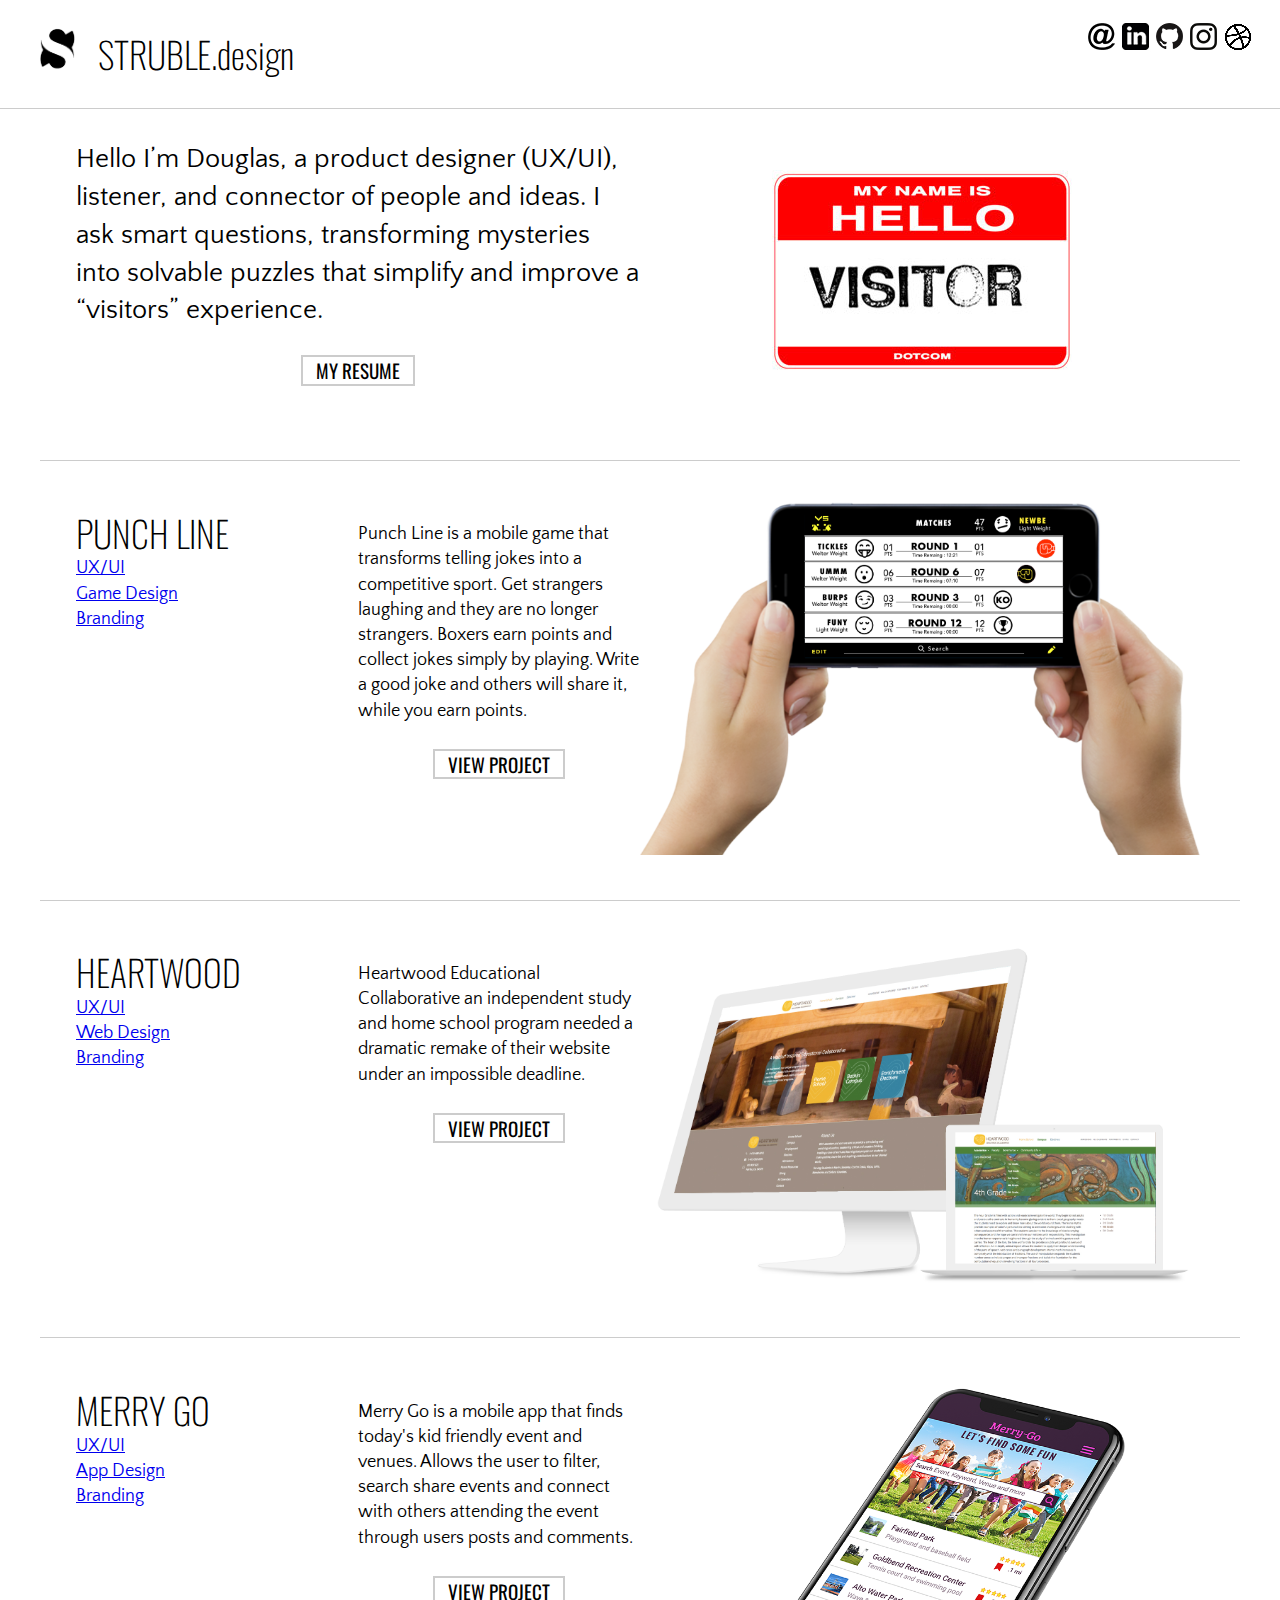
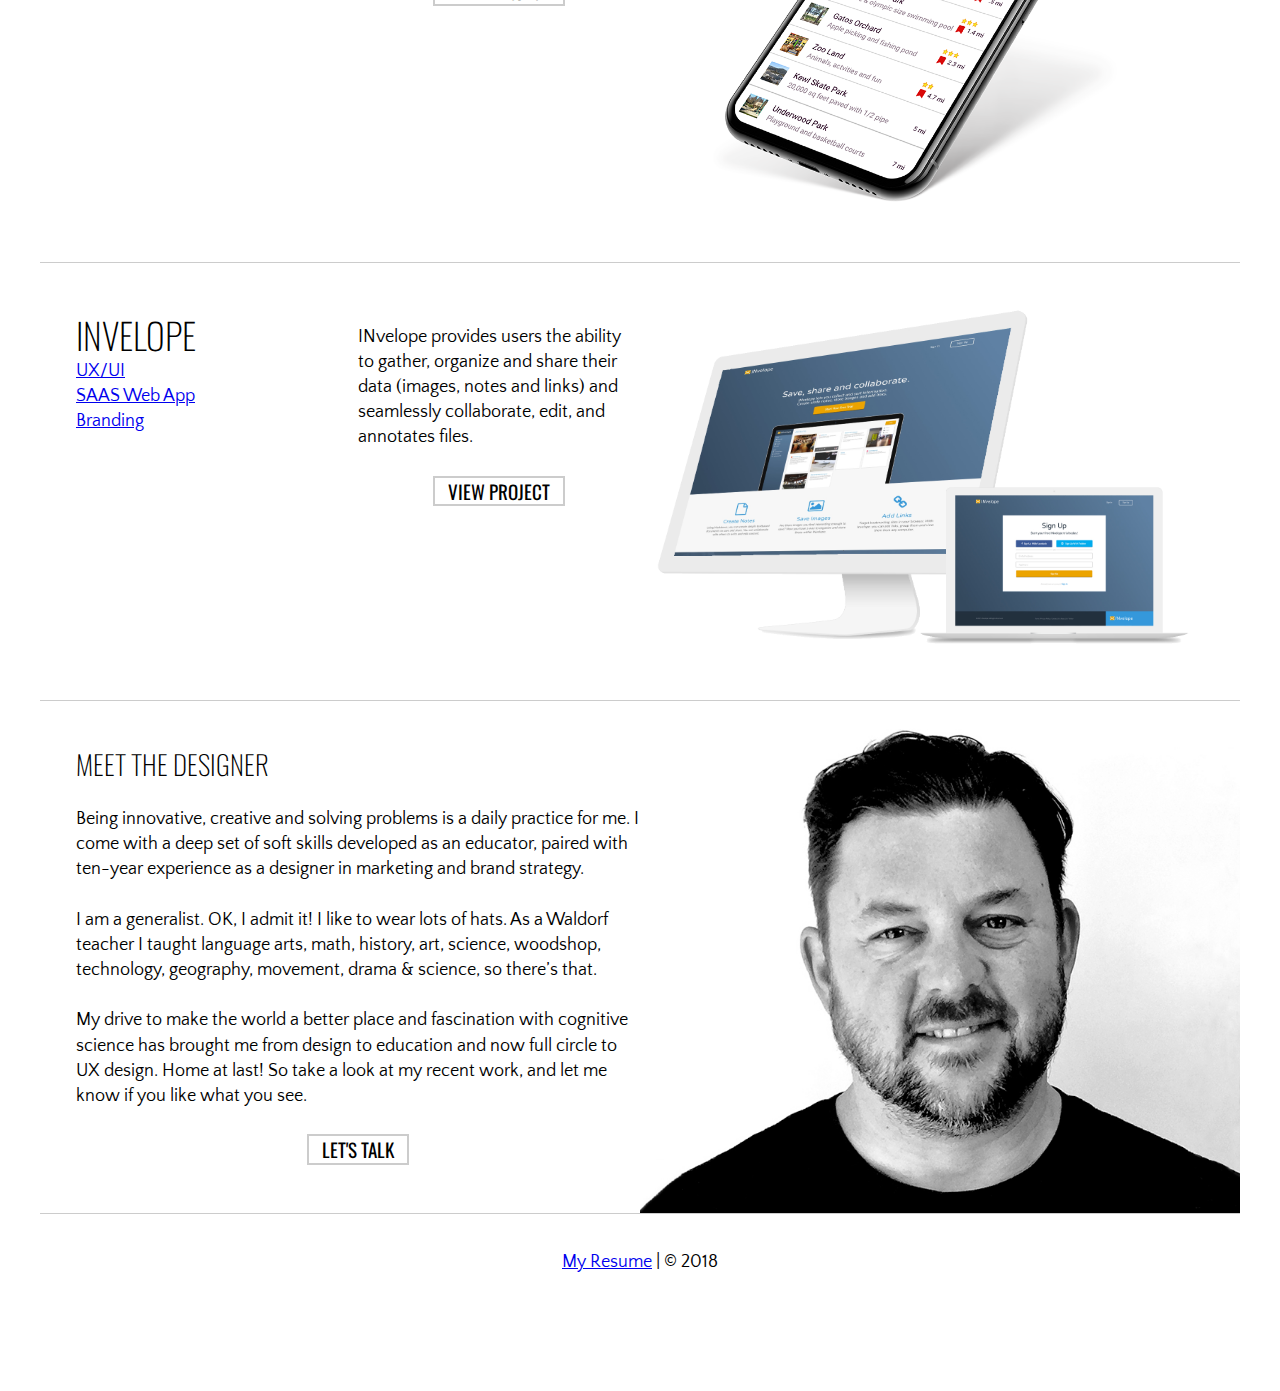
==== commit 6b8cdc6a: "helloedit" ====
--- a/index.html
+++ b/index.html
@@ -68,13 +68,11 @@
             </div>
             <div class="half">
                  <br>
-                <p class="largetext">I'm Douglas a UX/UI designer based in the North Bay (San Francisco Bay Area). I'm interested in you, the visitor. I enjoy creating experiences and telling stories that captivate, connect and improve your life. </p>
+                <p class="largetext">Hello I’m Douglas, a product designer (UX/UI), listener, and connector of people and ideas. I ask smart questions, transforming mysteries into solvable puzzles that simplify and improve a “visitors” experience.</p>
                   <br>
                    <div class="center">
                     <a href="https://drive.google.com/open?id=1uNlR1DVvXb9nVhwqgz0jXxfdUMKC_j6A" class="button" target="_blank">MY RESUME</a>
-                </div
-             
-                </div>
+                    </div>
             </div>
         </section>
 
--- a/css/style.css
+++ b/css/style.css
@@ -90,6 +90,9 @@
 h1,
 h2,
 h3,
+
+
+
 h4 {
     font-family: 'Oswald', sans-serif;
     text-transform: uppercase;
@@ -102,6 +105,13 @@
 h2{ font-size: 2em; }
 h3{ font-size: 1.5em; }
 h4{ font-size: 1.1em; }
+
+
+h5 {font-family: 'Quattrocento Sans', sans-serif;
+    line-height: 1.4;
+    font-size: 18px;
+    font-weight:bold;
+}
 
 ul {
     padding-left: 1em;
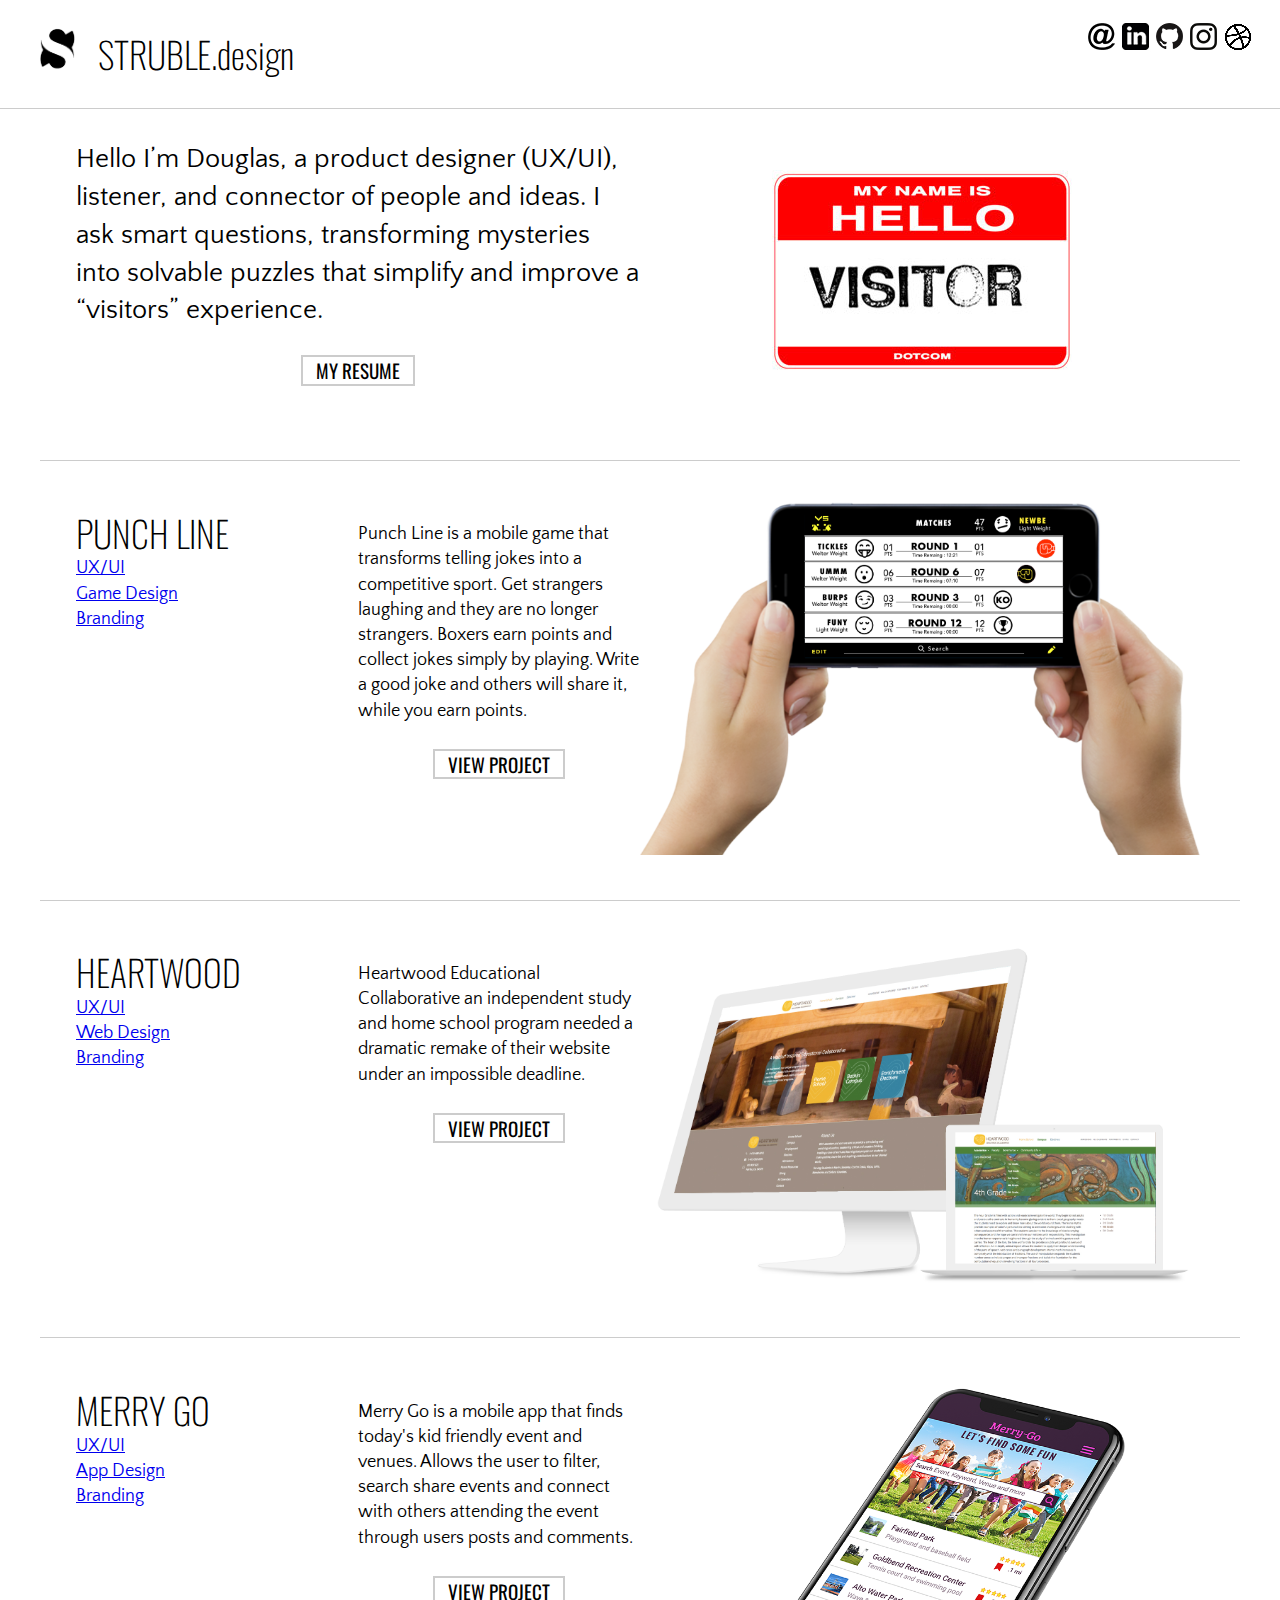
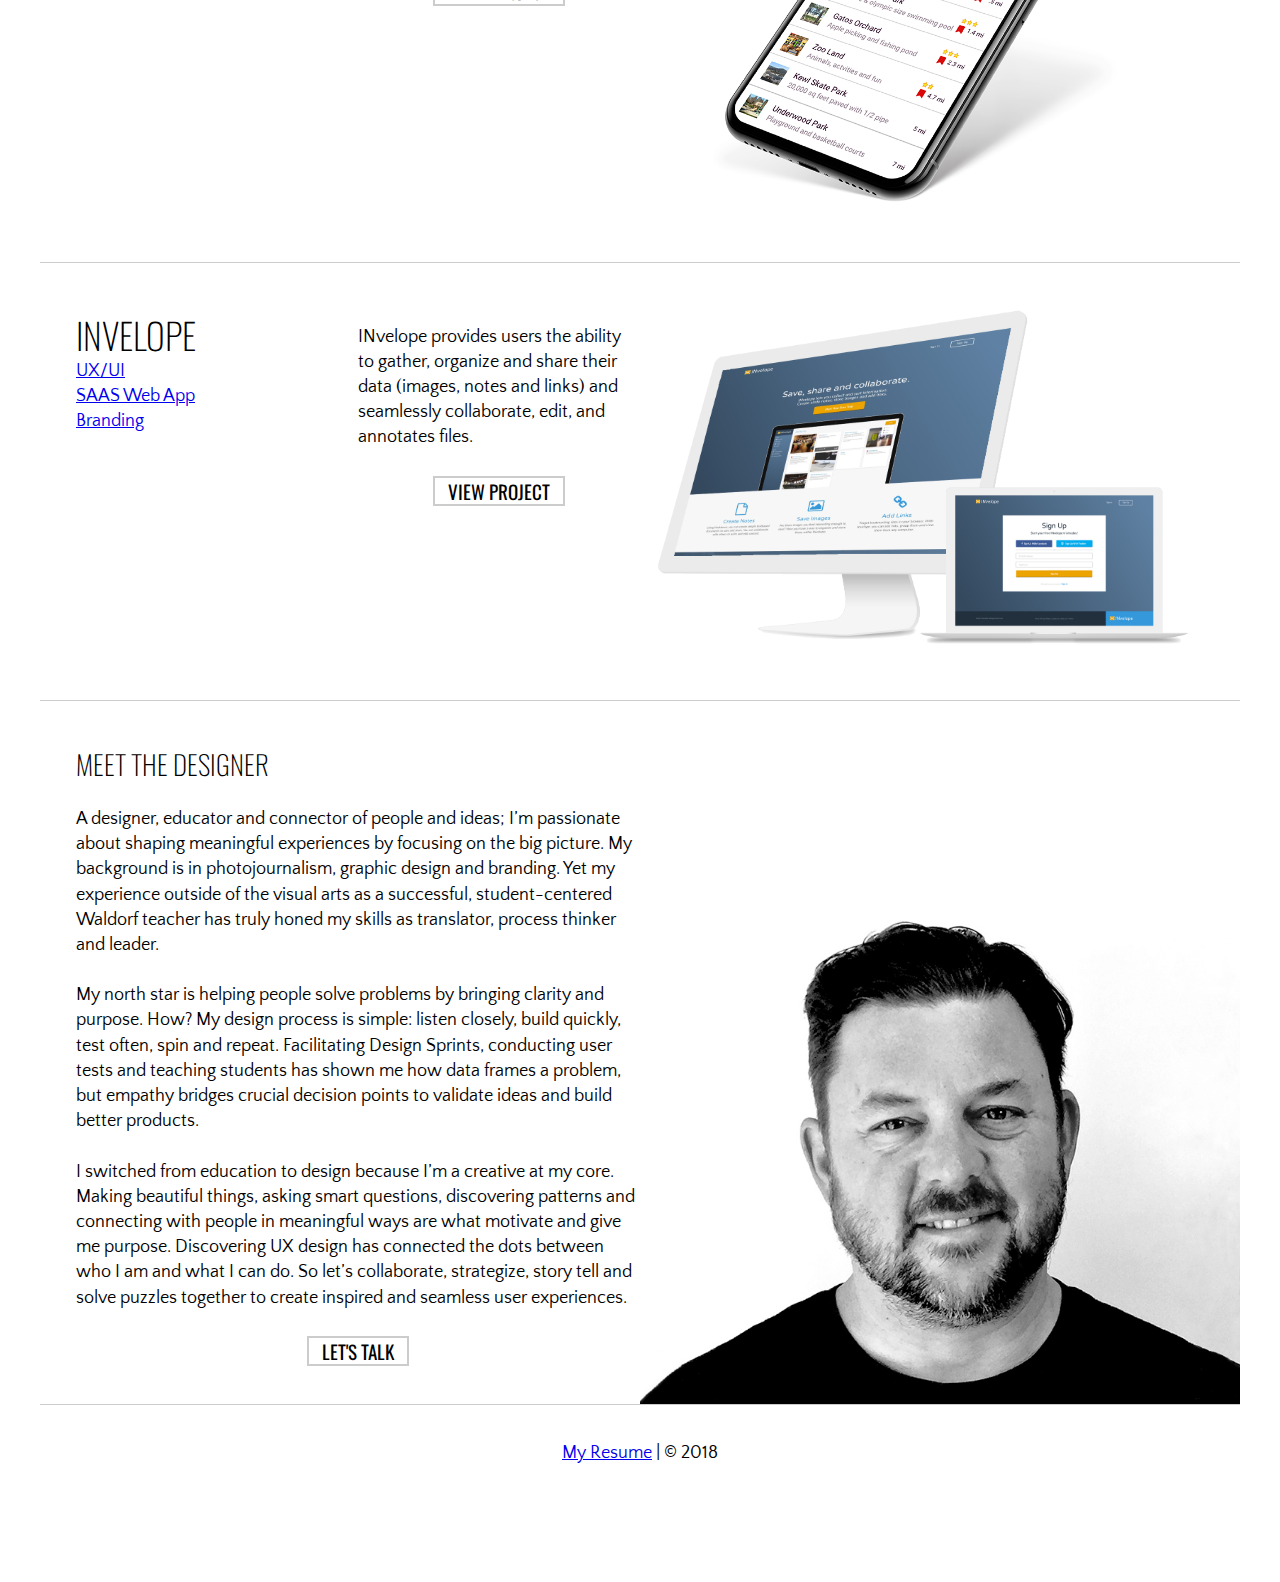
==== commit 0930c8ff: "Meet Designer v2" ====
--- a/index.html
+++ b/index.html
@@ -1376,11 +1376,11 @@
             <div class="half">
                    <h3>MEET THE DESIGNER</h3>
                 <br>
-                <p>Being innovative, creative and solving problems is a daily practice for me. I come with a deep set of soft skills developed as an educator, paired with ten-year experience as a designer in marketing and brand strategy.</p>
+                <p>A designer, educator and connector of people and ideas; I’m passionate about shaping meaningful experiences by focusing on the big picture.  My background is in photojournalism, graphic design and branding. Yet my experience outside of the visual arts as a successful, student-centered Waldorf teacher has truly honed my skills as translator, process thinker and leader.</p>
                 <br>
-                <p>I am a generalist. OK, I admit it! I like to wear lots of hats. As a Waldorf teacher I taught language arts, math, history, art, science, woodshop, technology, geography, movement, drama &amp; science, so there’s that.</p>
+                <p>My north star is helping people solve problems by bringing clarity and purpose. How? My design process is simple: listen closely, build quickly, test often, spin and repeat. Facilitating Design Sprints, conducting user tests and teaching students has shown me how data frames a problem, but empathy bridges crucial decision points to validate ideas and build better products.</p>
                  <br>
-                <p>My drive to make the world a better place and fascination with cognitive science has brought me from design to education and now full circle to UX design. Home at last! So take a look at my recent work, and let me know if you like what you see.</p>
+                <p>I switched from education to design because I’m a creative at my core. Making beautiful things, asking smart questions, discovering patterns and connecting with people in meaningful ways are what motivate and give me purpose. Discovering UX design has connected the dots between who I am and what I can do. So let’s collaborate, strategize, story tell and solve puzzles together to create inspired and seamless user experiences.</p>
              <br> 
               <div class="center">
                     <a href="mailto:struble.douglas@gmail.com" class="button">LET'S TALK</a>
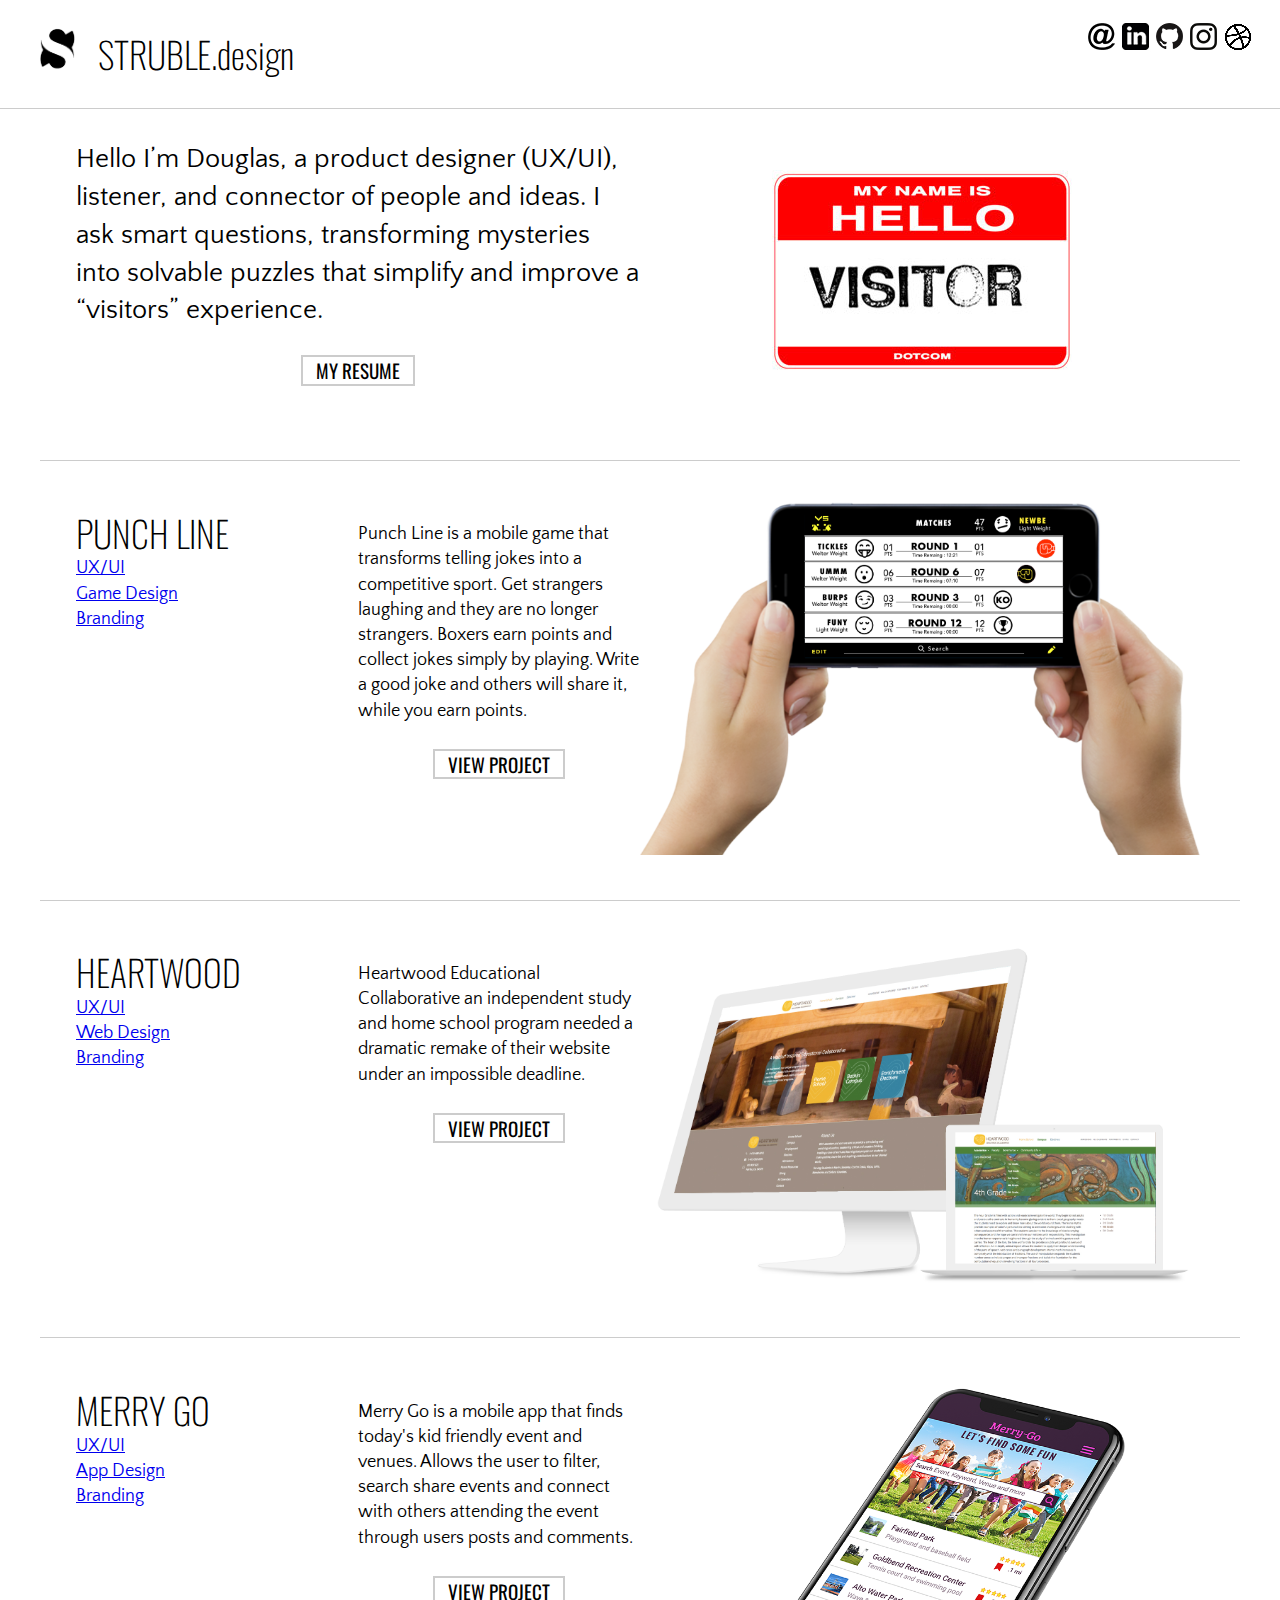
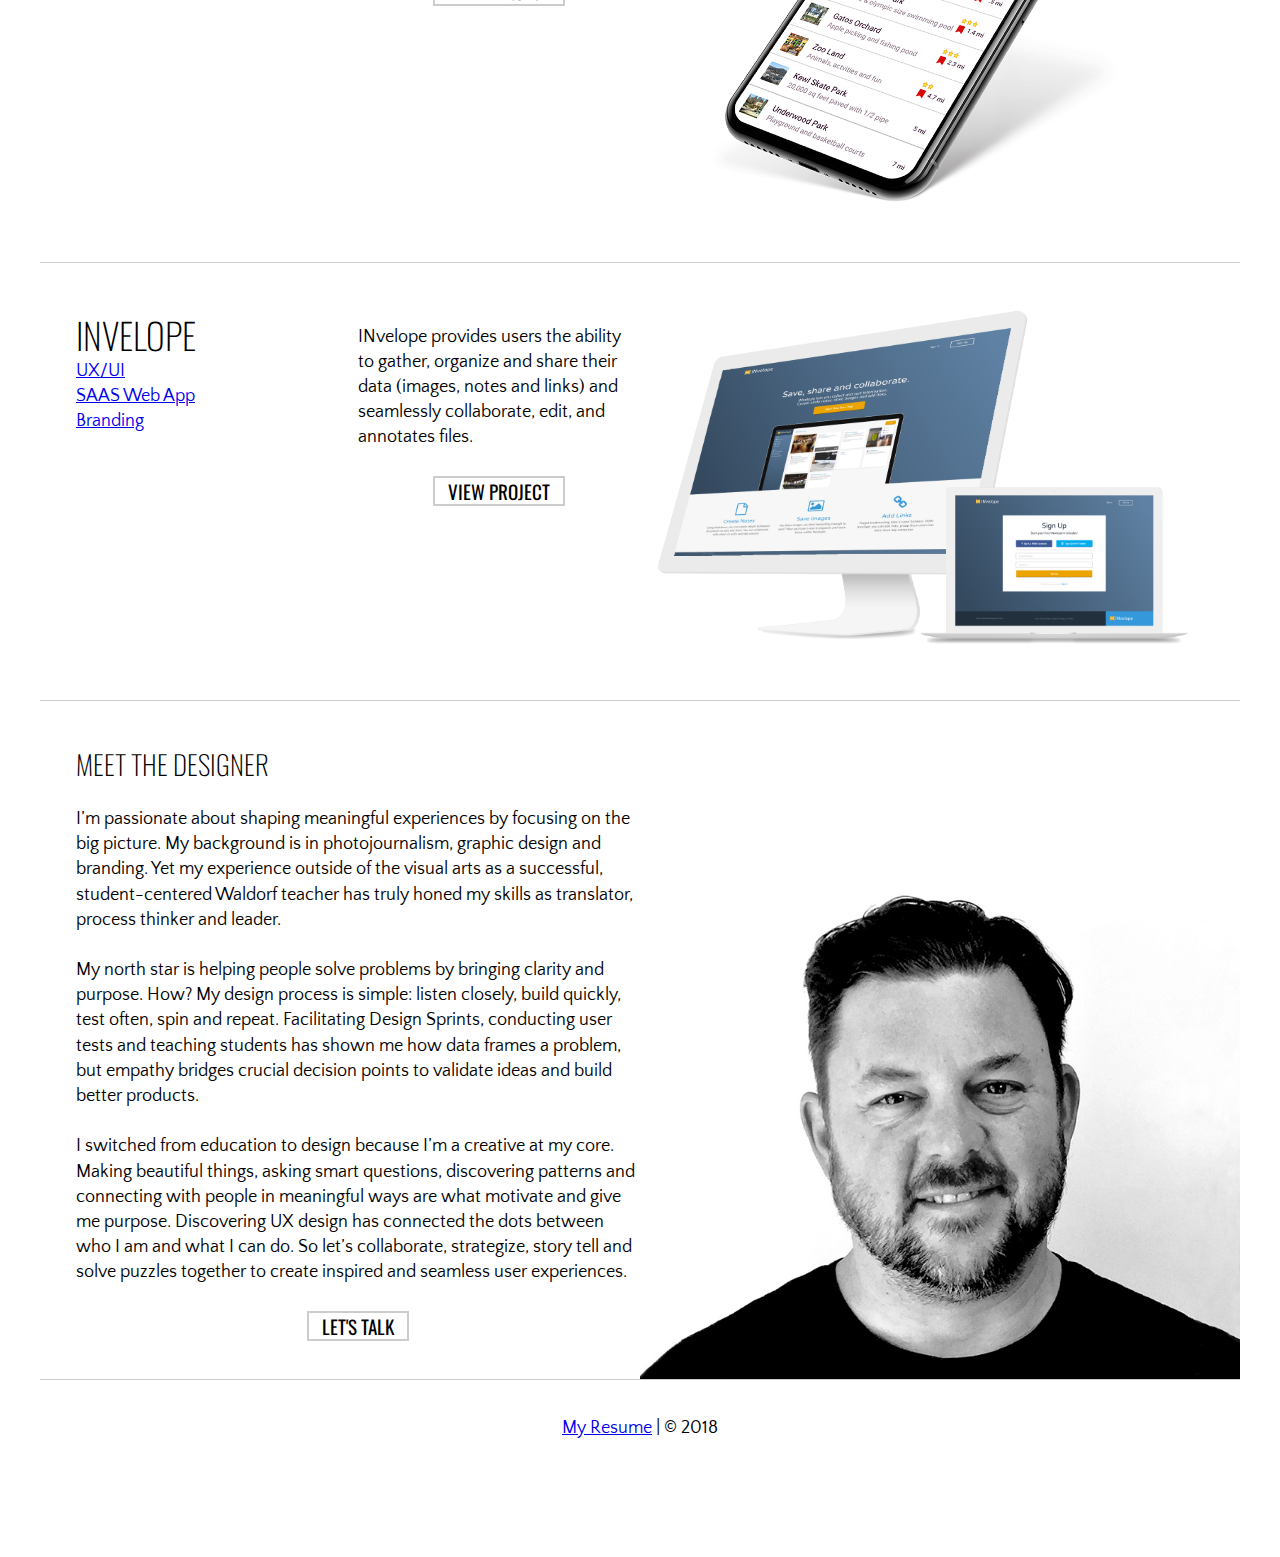
==== commit 9b71ae57: "Update Meet" ====
--- a/index.html
+++ b/index.html
@@ -1376,7 +1376,7 @@
             <div class="half">
                    <h3>MEET THE DESIGNER</h3>
                 <br>
-                <p>A designer, educator and connector of people and ideas; I’m passionate about shaping meaningful experiences by focusing on the big picture.  My background is in photojournalism, graphic design and branding. Yet my experience outside of the visual arts as a successful, student-centered Waldorf teacher has truly honed my skills as translator, process thinker and leader.</p>
+                <p>I’m passionate about shaping meaningful experiences by focusing on the big picture.  My background is in photojournalism, graphic design and branding. Yet my experience outside of the visual arts as a successful, student-centered Waldorf teacher has truly honed my skills as translator, process thinker and leader.</p>
                 <br>
                 <p>My north star is helping people solve problems by bringing clarity and purpose. How? My design process is simple: listen closely, build quickly, test often, spin and repeat. Facilitating Design Sprints, conducting user tests and teaching students has shown me how data frames a problem, but empathy bridges crucial decision points to validate ideas and build better products.</p>
                  <br>
